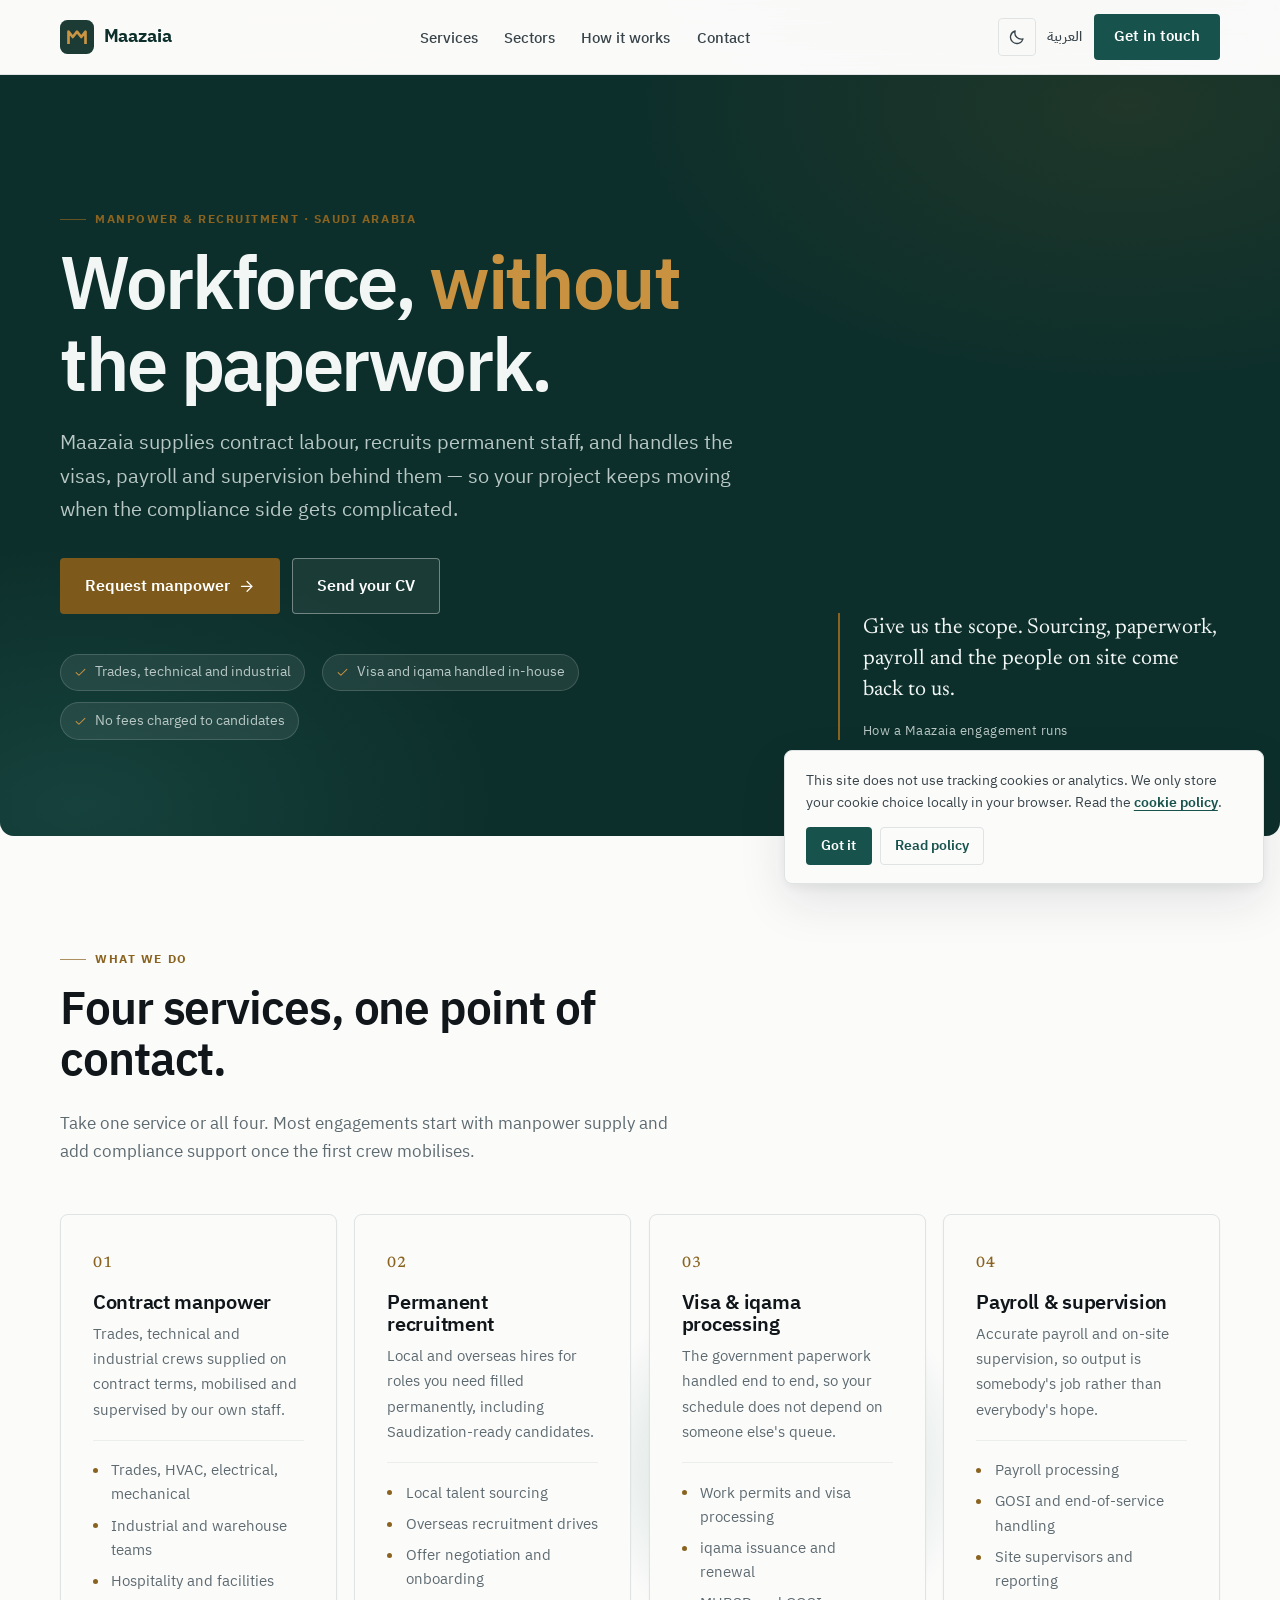
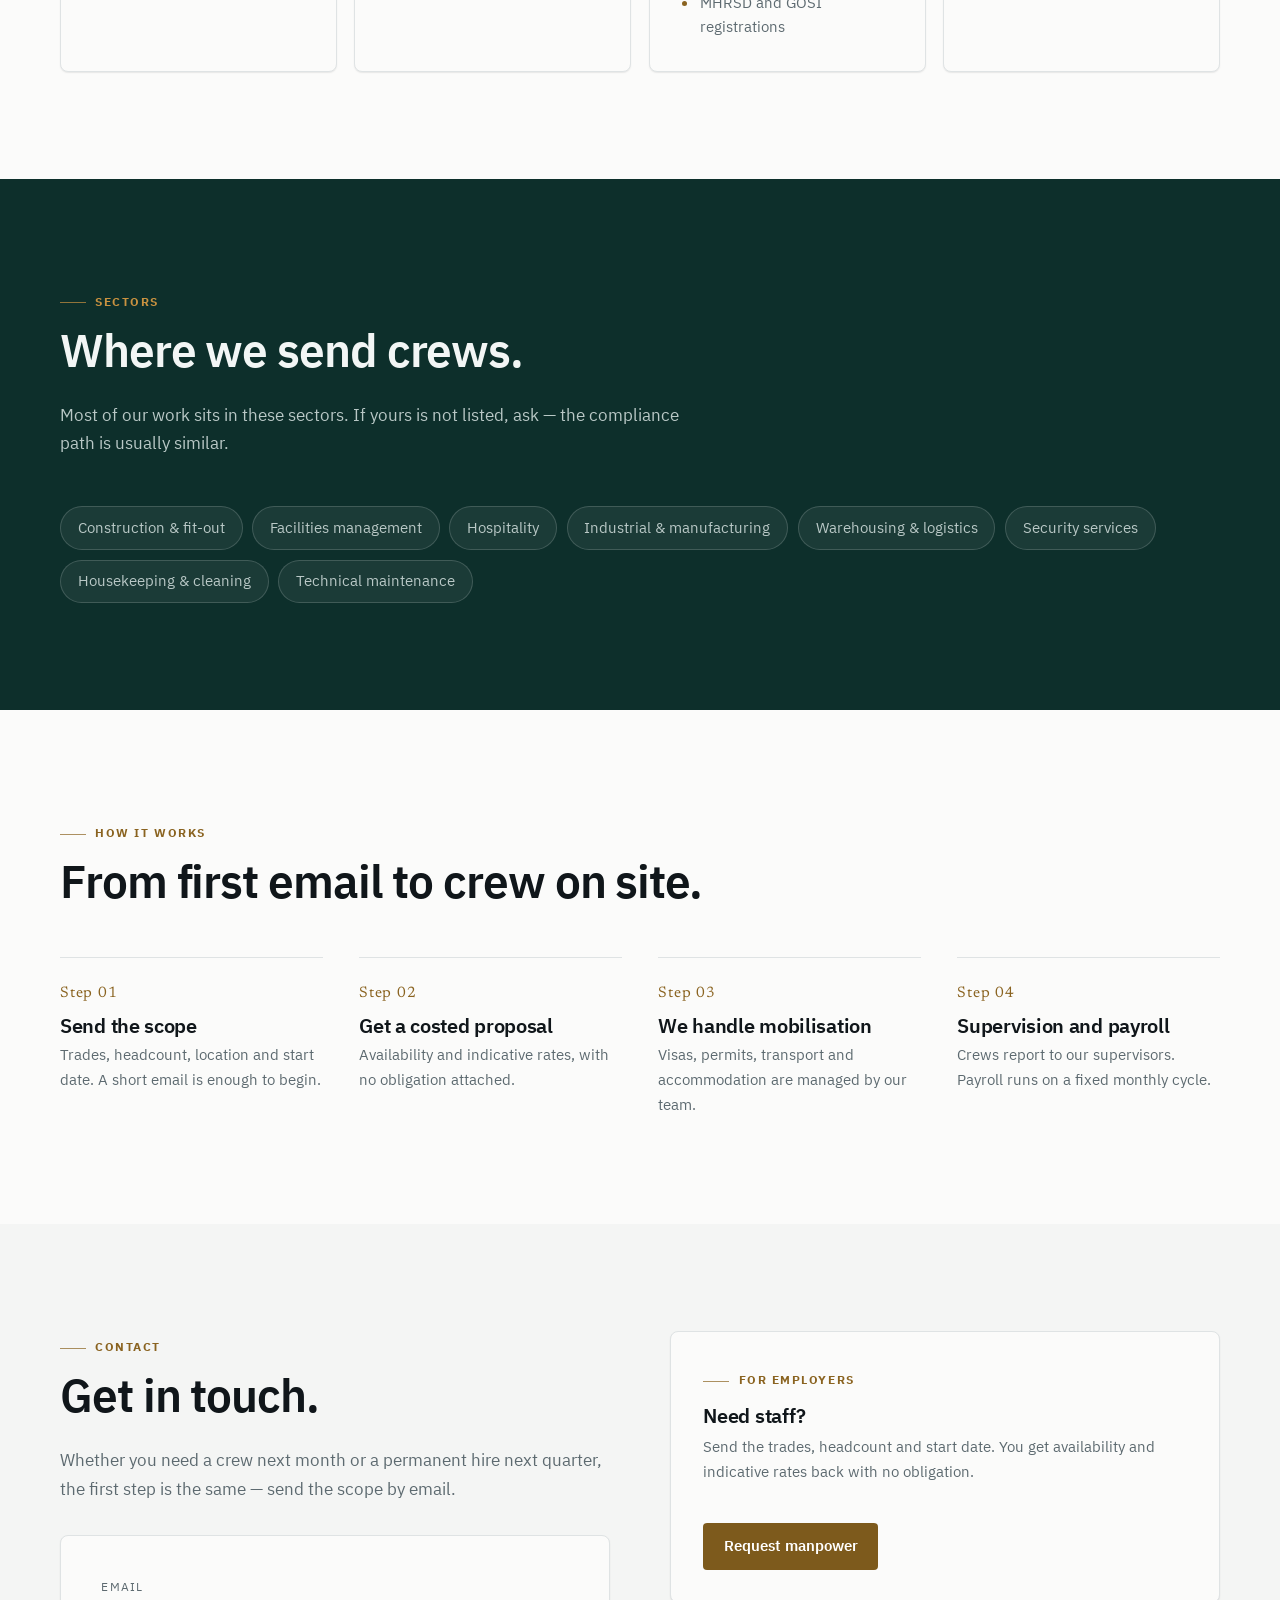
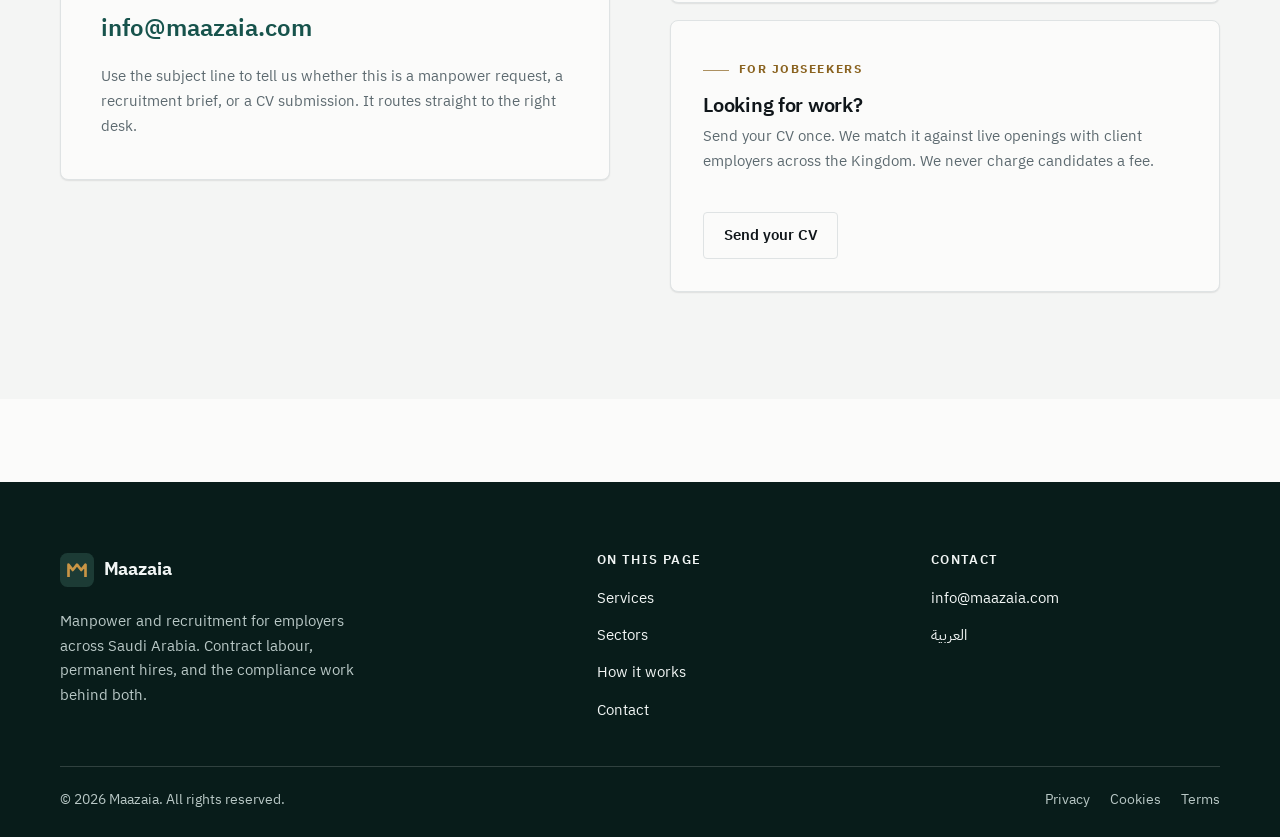
==== index.html @ d5e36f1d "feat: fix CSP console error, add Arabic legal pages, dark mode, animations Reported issues: - /ar/pr" ====
<!doctype html>
<html lang="en" dir="ltr">
<head>
<meta charset="utf-8">
<script>
/* Set theme before first paint to avoid a flash. Kept inline and tiny on
   purpose: an external file would load too late to help. */
(function(){try{var k='mz-theme',s=localStorage.getItem(k);
var t=(s==='dark'||s==='light')?s:(matchMedia('(prefers-color-scheme: dark)').matches?'dark':'light');
document.documentElement.setAttribute('data-theme',t);
document.documentElement.style.colorScheme=t;}catch(e){}})();
</script>
<meta name="viewport" content="width=device-width, initial-scale=1">
<title>Maazaia | Manpower &amp; Recruitment, Saudi Arabia</title>
<meta name="description" content="Maazaia supplies contract labour, recruits permanent staff, and handles visas, payroll and workforce supervision for employers across Saudi Arabia.">
<link rel="canonical" href="https://maazaia.com/">
<link rel="alternate" hreflang="en" href="https://maazaia.com/">
<link rel="alternate" hreflang="ar" href="https://maazaia.com/ar/">
<link rel="alternate" hreflang="x-default" href="https://maazaia.com/">
<meta name="robots" content="index, follow, max-image-preview:large, max-snippet:-1">
<meta name="theme-color" content="#0d2f2b">
<meta property="og:type" content="website">
<meta property="og:site_name" content="Maazaia">
<meta property="og:locale" content="en_US">
<meta property="og:locale:alternate" content="ar_SA">
<meta property="og:url" content="https://maazaia.com/">
<meta property="og:title" content="Maazaia | Manpower &amp; Recruitment, Saudi Arabia">
<meta property="og:description" content="Contract labour, permanent recruitment, and the compliance work that keeps both running.">
<meta property="og:image" content="https://maazaia.com/assets/img/og-image.png">
<meta property="og:image:width" content="1200">
<meta property="og:image:height" content="630">
<meta property="og:image:alt" content="Maazaia — manpower and recruitment for Saudi Arabia">
<meta name="twitter:card" content="summary_large_image">
<meta name="twitter:title" content="Maazaia | Manpower &amp; Recruitment, Saudi Arabia">
<meta name="twitter:description" content="Contract labour, permanent recruitment, and the compliance work that keeps both running.">
<meta name="twitter:image" content="https://maazaia.com/assets/img/og-image.png">
<link rel="icon" href="/assets/img/favicon.svg" type="image/svg+xml">
<link rel="apple-touch-icon" href="/assets/img/apple-touch-icon.svg">
<link rel="preconnect" href="https://fonts.googleapis.com">
<link rel="preconnect" href="https://fonts.gstatic.com" crossorigin>
<link rel="preload" as="style" href="https://fonts.googleapis.com/css2?family=IBM+Plex+Sans+Arabic:wght@300;400;500;600;700&family=Newsreader:ital,opsz,wght@1,6..72,300;1,6..72,500&display=swap">
<link rel="stylesheet" href="https://fonts.googleapis.com/css2?family=IBM+Plex+Sans+Arabic:wght@300;400;500;600;700&family=Newsreader:ital,opsz,wght@1,6..72,300;1,6..72,500&display=swap" media="print" onload="this.media='all';this.onload=null">
<noscript><link rel="stylesheet" href="https://fonts.googleapis.com/css2?family=IBM+Plex+Sans+Arabic:wght@300;400;500;600;700&family=Newsreader:ital,opsz,wght@1,6..72,300;1,6..72,500&display=swap"></noscript>
<link rel="stylesheet" href="/assets/css/styles.css">
<script type="application/ld+json">
{
  "@context": "https://schema.org",
  "@type": "EmploymentAgency",
  "name": "Maazaia",
  "alternateName": "مازايا",
  "url": "https://maazaia.com/",
  "logo": "https://maazaia.com/assets/img/logo-placeholder.svg",
  "image": "https://maazaia.com/assets/img/og-image.png",
  "description": "Maazaia supplies contract labour, recruits permanent staff, and handles visas, payroll and workforce supervision for employers across Saudi Arabia.",
  "email": "info@maazaia.com",
  "areaServed": { "@type": "Country", "name": "Saudi Arabia" },
  "knowsLanguage": ["ar", "en"],
  "hasOfferCatalog": {
    "@type": "OfferCatalog",
    "name": "Workforce services",
    "itemListElement": [
      { "@type": "Offer", "itemOffered": { "@type": "Service", "name": "Contract manpower supply" } },
      { "@type": "Offer", "itemOffered": { "@type": "Service", "name": "Permanent recruitment" } },
      { "@type": "Offer", "itemOffered": { "@type": "Service", "name": "Visa and iqama processing" } },
      { "@type": "Offer", "itemOffered": { "@type": "Service", "name": "Payroll and workforce supervision" } }
    ]
  }
}
</script>
</head>
<body>
<a class="skip" href="#main">Skip to content</a>

<header class="site-head">
  <div class="wrap site-head__in">
    <a class="brand" href="/" aria-label="Maazaia — home">
      <img class="brand__mark" src="/assets/img/logo-placeholder.svg" alt="" width="34" height="34">
      <span>Maazaia</span>
    </a>
    <nav class="nav" aria-label="Main">
      <ul class="nav__list">
        <li><a class="nav__link" href="#services">Services</a></li>
        <li><a class="nav__link" href="#sectors">Sectors</a></li>
        <li><a class="nav__link" href="#how">How it works</a></li>
        <li><a class="nav__link" href="#contact">Contact</a></li>
      </ul>
    </nav>
    <div class="head-actions">
      <button class="theme-btn" type="button" data-theme-toggle aria-pressed="false" aria-label="Toggle dark mode"><svg class="icon-moon" viewBox="0 0 24 24" fill="none" stroke="currentColor" stroke-width="1.8" stroke-linecap="round" stroke-linejoin="round" aria-hidden="true"><path d="M20 14.5A8.5 8.5 0 019.5 4a8.5 8.5 0 1010.5 10.5z"/></svg><svg class="icon-sun" viewBox="0 0 24 24" fill="none" stroke="currentColor" stroke-width="1.8" stroke-linecap="round" stroke-linejoin="round" aria-hidden="true"><circle cx="12" cy="12" r="4"/><path d="M12 2v2M12 20v2M4.9 4.9l1.4 1.4M17.7 17.7l1.4 1.4M2 12h2M20 12h2M4.9 19.1l1.4-1.4M17.7 6.3l1.4-1.4"/></svg></button><a class="lang" href="/ar/" hreflang="ar" lang="ar" aria-label="الموقع باللغة العربية">العربية</a>
      <a class="btn head-cta" href="#contact">Get in touch</a>
      <button class="burger" data-burger aria-expanded="false" aria-controls="drawer" aria-label="Open menu">
        <svg width="22" height="22" viewBox="0 0 24 24" fill="none" stroke="currentColor" stroke-width="1.8" stroke-linecap="round" aria-hidden="true"><path d="M4 7h16M4 12h16M4 17h16"/></svg>
      </button>
    </div>
  </div>
</header>

<div class="drawer" id="drawer" data-open="false">
  <div class="wrap">
    <div class="drawer__top">
      <a class="brand" href="/" data-drawer-close><img class="brand__mark" src="/assets/img/logo-placeholder.svg" alt="" width="34" height="34"><span>Maazaia</span></a>
      <button class="burger" data-burger aria-label="Close menu" style="display:block">
        <svg width="22" height="22" viewBox="0 0 24 24" fill="none" stroke="currentColor" stroke-width="1.8" stroke-linecap="round" aria-hidden="true"><path d="M6 6l12 12M18 6L6 18"/></svg>
      </button>
    </div>
    <nav class="drawer__list" aria-label="Mobile">
      <a href="#services" data-drawer-close>Services</a>
      <a href="#sectors" data-drawer-close>Sectors</a>
      <a href="#how" data-drawer-close>How it works</a>
      <a href="#contact" data-drawer-close>Contact</a>
      <a href="/ar/" lang="ar" data-drawer-close>العربية</a>
    </nav>
  </div>
</div>

<main id="main"><div class="ambient" aria-hidden="true"><span class="ambient__blob ambient__blob--1"></span><span class="ambient__blob ambient__blob--2"></span><span class="ambient__blob ambient__blob--3"></span></div>
<section class="hero">
    <div class="wrap hero__grid">
      <div class="hero__copy">
        <span class="eyebrow">Manpower &amp; recruitment · Saudi Arabia</span>
        <h1>Workforce, <em>without</em> the paperwork.</h1>
        <p class="hero__sub">Maazaia supplies contract labour, recruits permanent staff, and handles the visas, payroll and supervision behind them — so your project keeps moving when the compliance side gets complicated.</p>
        <div class="btns">
          <a class="btn btn--accent btn--lg" href="mailto:info@maazaia.com?subject=Manpower%20enquiry">
            Request manpower
            <svg class="i" viewBox="0 0 24 24" fill="none" stroke="currentColor" stroke-width="1.8" stroke-linecap="round" stroke-linejoin="round" aria-hidden="true"><path d="M5 12h14M13 5l7 7-7 7"/></svg>
          </a>
          <a class="btn btn--ondark btn--lg" href="#contact">Send your CV</a>
        </div>
        <ul class="trust">
          <li class="trust__item"><svg viewBox="0 0 24 24" fill="none" stroke="currentColor" stroke-width="1.9" stroke-linecap="round" stroke-linejoin="round" aria-hidden="true"><path d="M20 6L9 17l-5-5"/></svg>Trades, technical and industrial</li>
          <li class="trust__item"><svg viewBox="0 0 24 24" fill="none" stroke="currentColor" stroke-width="1.9" stroke-linecap="round" stroke-linejoin="round" aria-hidden="true"><path d="M20 6L9 17l-5-5"/></svg>Visa and iqama handled in-house</li>
          <li class="trust__item"><svg viewBox="0 0 24 24" fill="none" stroke="currentColor" stroke-width="1.9" stroke-linecap="round" stroke-linejoin="round" aria-hidden="true"><path d="M20 6L9 17l-5-5"/></svg>No fees charged to candidates</li>
        </ul>
      </div>
      <div>
        <blockquote class="hero__quote">
          Give us the scope. Sourcing, paperwork, payroll and the people on site come back to us.
          <cite>How a Maazaia engagement runs</cite>
        </blockquote>
      </div>
    </div>
  </section>

  <section class="section" id="services">
    <div class="wrap">
      <div class="head">
        <span class="eyebrow">What we do</span>
        <h2>Four services, one point of contact.</h2>
        <p class="lead">Take one service or all four. Most engagements start with manpower supply and add compliance support once the first crew mobilises.</p>
      </div>
      <div class="cards">
        <article class="card rv">
          <span class="card__n">01</span>
          <h3>Contract manpower</h3>
          <p>Trades, technical and industrial crews supplied on contract terms, mobilised and supervised by our own staff.</p>
          <ul class="card__list">
            <li>Trades, HVAC, electrical, mechanical</li>
            <li>Industrial and warehouse teams</li>
            <li>Hospitality and facilities</li>
          </ul>
        </article>
        <article class="card rv" data-delay="80">
          <span class="card__n">02</span>
          <h3>Permanent recruitment</h3>
          <p>Local and overseas hires for roles you need filled permanently, including Saudization-ready candidates.</p>
          <ul class="card__list">
            <li>Local talent sourcing</li>
            <li>Overseas recruitment drives</li>
            <li>Offer negotiation and onboarding</li>
          </ul>
        </article>
        <article class="card rv" data-delay="160">
          <span class="card__n">03</span>
          <h3>Visa &amp; iqama processing</h3>
          <p>The government paperwork handled end to end, so your schedule does not depend on someone else's queue.</p>
          <ul class="card__list">
            <li>Work permits and visa processing</li>
            <li>iqama issuance and renewal</li>
            <li>MHRSD and GOSI registrations</li>
          </ul>
        </article>
        <article class="card rv" data-delay="240">
          <span class="card__n">04</span>
          <h3>Payroll &amp; supervision</h3>
          <p>Accurate payroll and on-site supervision, so output is somebody's job rather than everybody's hope.</p>
          <ul class="card__list">
            <li>Payroll processing</li>
            <li>GOSI and end-of-service handling</li>
            <li>Site supervisors and reporting</li>
          </ul>
        </article>
      </div>
    </div>
  </section>

  <section class="section band--ink" id="sectors">
    <div class="wrap">
      <div class="head">
        <span class="eyebrow">Sectors</span>
        <h2>Where we send crews.</h2>
        <p class="lead">Most of our work sits in these sectors. If yours is not listed, ask — the compliance path is usually similar.</p>
      </div>
      <ul class="sectors">
        <li class="pill rv">Construction &amp; fit-out</li>
        <li class="pill rv" data-delay="60">Facilities management</li>
        <li class="pill rv" data-delay="120">Hospitality</li>
        <li class="pill rv" data-delay="60">Industrial &amp; manufacturing</li>
        <li class="pill rv" data-delay="120">Warehousing &amp; logistics</li>
        <li class="pill rv">Security services</li>
        <li class="pill rv" data-delay="60">Housekeeping &amp; cleaning</li>
        <li class="pill rv" data-delay="120">Technical maintenance</li>
      </ul>
    </div>
  </section>
<section class="section" id="how">
    <div class="wrap">
      <div class="head">
        <span class="eyebrow">How it works</span>
        <h2>From first email to crew on site.</h2>
      </div>
      <div class="process">
        <div class="step rv">
          <span class="step__n">Step 01</span>
          <h3>Send the scope</h3>
          <p>Trades, headcount, location and start date. A short email is enough to begin.</p>
        </div>
        <div class="step rv" data-delay="80">
          <span class="step__n">Step 02</span>
          <h3>Get a costed proposal</h3>
          <p>Availability and indicative rates, with no obligation attached.</p>
        </div>
        <div class="step rv" data-delay="160">
          <span class="step__n">Step 03</span>
          <h3>We handle mobilisation</h3>
          <p>Visas, permits, transport and accommodation are managed by our team.</p>
        </div>
        <div class="step rv" data-delay="240">
          <span class="step__n">Step 04</span>
          <h3>Supervision and payroll</h3>
          <p>Crews report to our supervisors. Payroll runs on a fixed monthly cycle.</p>
        </div>
      </div>
    </div>
  </section>

  <section class="section band" id="contact">
    <div class="wrap contact-wrap">
      <div class="rv">
        <span class="eyebrow">Contact</span>
        <h2>Get in touch.</h2>
        <p class="lead">Whether you need a crew next month or a permanent hire next quarter, the first step is the same — send the scope by email.</p>
        <div class="email-panel" style="margin-top:2rem">
          <span class="email-panel__label">Email</span>
          <a href="mailto:info@maazaia.com">info@maazaia.com</a>
          <p>Use the subject line to tell us whether this is a manpower request, a recruitment brief, or a CV submission. It routes straight to the right desk.</p>
        </div>
      </div>
      <div class="audience rv" data-delay="120">
        <div class="audience__col">
          <span class="eyebrow">For employers</span>
          <h3>Need staff?</h3>
          <p>Send the trades, headcount and start date. You get availability and indicative rates back with no obligation.</p>
          <a class="btn btn--accent" style="margin-top:1.4rem" href="mailto:info@maazaia.com?subject=Manpower%20enquiry">Request manpower</a>
        </div>
        <div class="audience__col">
          <span class="eyebrow">For jobseekers</span>
          <h3>Looking for work?</h3>
          <p>Send your CV once. We match it against live openings with client employers across the Kingdom. We never charge candidates a fee.</p>
          <a class="btn btn--ghost" style="margin-top:1.4rem" href="mailto:info@maazaia.com?subject=CV%20submission">Send your CV</a>
        </div>
      </div>
    </div>
  </section>
<!--BODY3-->
</main>
<footer class="site-foot">
  <div class="wrap">
    <div class="foot__cols">
      <div class="foot__brand">
        <a class="brand" href="/" style="color:#f2f6f5">
          <img class="brand__mark" src="/assets/img/logo-placeholder.svg" alt="" width="34" height="34">
          <span>Maazaia</span>
        </a>
        <p>Manpower and recruitment for employers across Saudi Arabia. Contract labour, permanent hires, and the compliance work behind both.</p>
      </div>
      <div>
        <h2 class="foot__h">On this page</h2>
        <ul class="foot__list">
          <li><a href="#services">Services</a></li>
          <li><a href="#sectors">Sectors</a></li>
          <li><a href="#how">How it works</a></li>
          <li><a href="#contact">Contact</a></li>
        </ul>
      </div>
      <div>
        <h2 class="foot__h">Contact</h2>
        <ul class="foot__list">
          <li><a href="mailto:info@maazaia.com">info@maazaia.com</a></li>
          <li><a href="/ar/" lang="ar">العربية</a></li>
        </ul>
      </div>
    </div>
    <div class="foot__bar">
      <span>© 2026 Maazaia. All rights reserved.</span>
      <nav aria-label="Legal">
        <a href="/privacy">Privacy</a>
        <a href="/cookies">Cookies</a>
        <a href="/terms">Terms</a>
      </nav>
    </div>
  </div>
</footer>

<!-- Cookie notice. The site sets no tracking cookies today, so this is
     informational rather than a consent gate. See /cookies for details. -->
<aside class="cookie" data-cookie-notice data-show="false" role="dialog" aria-live="polite" aria-label="Cookie notice">
  <p>
    This site does not use tracking cookies or analytics. We only store your
    cookie choice locally in your browser. Read the
    <a href="/cookies">cookie policy</a>.
  </p>
  <div class="cookie__actions">
    <button class="btn" type="button" data-cookie-choice="essential">Got it</button>
    <a class="btn btn--ghost" href="/cookies">Read policy</a>
  </div>
</aside>

<script src="/assets/js/main.js" defer></script>
</body>
</html>
---- assets/css/styles.css ----
/* ============================================================
   Maazaia — design system
   Tokens first, then primitives, then components.
   Dark sections re-declare their own text colours, so light text
   can never land on a light background in either RTL direction.
   ============================================================ */

:root {
  --paper:      #fbfbfa;
  --surface:    #f4f5f4;
  --ink:        #10161a;
  --ink-soft:   #38444a;
  --muted:      #5d6a70;
  --line:       #dfe3e4;
  --line-soft:  #eceeee;
  --brand:      #17534c;
  --brand-deep: #0d2f2b;
  --brand-ink:  #081c1a;
  /* Accent — muted brass. --accent is the text-safe shade on light
     surfaces (>= 4.5:1 on --paper); --accent-lift is for dark only. */
  --accent:      #8a6320;
  --accent-lift: #c99240;
  /* On-dark pairs, all >= 4.5:1 against --brand-deep */
  --on-dark:      #f2f6f5;
  --on-dark-soft: #b9c8c6;
  --on-dark-line: rgba(255,255,255,.16);
  --sans:  "IBM Plex Sans Arabic", var(--font-fallback);
  --serif: "Newsreader", Georgia, "Times New Roman", serif;
  --r-sm: 4px;
  --r-md: 8px;
  --r-lg: 14px;
  --r-pill: 999px;
  --sh-sm: 0 1px 2px rgba(16,22,26,.05), 0 1px 1px rgba(16,22,26,.04);
  --sh-md: 0 4px 16px rgba(16,22,26,.06), 0 1px 3px rgba(16,22,26,.05);
  --sh-lg: 0 18px 48px rgba(8,28,26,.10), 0 4px 12px rgba(8,28,26,.06);
  --ease: cubic-bezier(.22,.61,.36,1);
  --wrap: 1160px;
}

*, *::before, *::after { box-sizing: border-box; }
html { -webkit-text-size-adjust: 100%; scroll-behavior: smooth; scroll-padding-top: 92px; }
body {
  margin: 0; background: var(--paper); color: var(--ink);
  font-family: var(--sans);
  font-size: clamp(1rem, .96rem + .18vw, 1.075rem);
  line-height: 1.65; -webkit-font-smoothing: antialiased; overflow-x: hidden;
}
img, svg { max-width: 100%; display: block; }
a { color: inherit; text-underline-offset: .2em; }
h1, h2, h3, h4 { line-height: 1.12; margin: 0 0 .5em; font-weight: 600; letter-spacing: -.015em; }
h1 { font-size: clamp(2.35rem, 1.35rem + 4.4vw, 4.6rem); letter-spacing: -.032em; }
h2 { font-size: clamp(1.7rem, 1.2rem + 2.1vw, 2.85rem); letter-spacing: -.024em; }
h3 { font-size: clamp(1.06rem, 1rem + .35vw, 1.24rem); }
p { margin: 0 0 1.05em; }
:focus-visible { outline: 2px solid var(--accent); outline-offset: 3px; border-radius: 2px; }
.wrap { width: min(var(--wrap), calc(100% - 2.75rem)); margin-inline: auto; }
.skip { position: absolute; inset-inline-start: 1rem; top: -100px; z-index: 100; padding: .7rem 1.1rem; background: var(--accent); color: #fff; border-radius: var(--r-sm); font-weight: 600; text-decoration: none; transition: top .2s var(--ease); }
.skip:focus { top: 1rem; }

/* Subtle page texture so large flat areas do not read as synthetic */
body::before {
  content: ""; position: fixed; inset: 0; z-index: 0; pointer-events: none;
  background:
    radial-gradient(1100px 620px at 78% -8%, color-mix(in oklab, var(--brand) 7%, transparent), transparent 62%),
    radial-gradient(820px 520px at 4% 4%, color-mix(in oklab, var(--accent) 5%, transparent), transparent 58%);
}
body > * { position: relative; z-index: 1; }

.site-head {
  position: sticky; top: 0; z-index: 50;
  background: color-mix(in oklab, var(--paper) 86%, transparent);
  backdrop-filter: saturate(180%) blur(14px);
  -webkit-backdrop-filter: saturate(180%) blur(14px);
  border-bottom: 1px solid var(--line);
}
.site-head__in { min-height: 74px; display: flex; align-items: center; gap: 1.6rem; }
.site-head.is-stuck { box-shadow: 0 1px 0 var(--line), 0 10px 30px rgba(16,22,26,.05); }
.brand { display: inline-flex; align-items: center; gap: .6rem; color: var(--brand-deep); font-weight: 650; font-size: 1.12rem; letter-spacing: -.01em; text-decoration: none; flex: none; }
/* The header sits on --paper, which in dark mode is near-black. The brand
   mark text uses --brand-deep, which is *also* near-black there, so it has
   to be re-pointed at the ink token for the theme to work. */
:root[data-theme="dark"] .site-head .brand { color: var(--ink); }

/* On dark surfaces --brand-deep resolves to a near-black that is invisible
   against a dark page. Only text links need remapping; buttons keep their
   own colours, which are set explicitly. */
.band--ink .foot__list a, .dark .foot__list a, .site-foot .foot__list a,
.band--ink .brand, .dark .brand, .site-foot .brand { color: var(--on-dark); }
.brand__mark { width: 34px; height: 34px; }
.nav { margin-inline: auto; }
.nav__list { display: flex; gap: 1.65rem; list-style: none; padding: 0; margin: 0; }
.nav__link { text-decoration: none; font-size: .93rem; color: var(--ink-soft); font-weight: 500; position: relative; padding-block: .35rem; transition: color .18s var(--ease); }
.nav__link::after { content: ""; position: absolute; inset-inline: 0; bottom: 0; height: 1.5px; background: var(--accent); transform: scaleX(0); transform-origin: inline-start; transition: transform .24s var(--ease); }
.nav__link:hover { color: var(--brand); }
.nav__link:hover::after { transform: scaleX(1); }
.head-actions { display: flex; align-items: center; gap: .7rem; flex: none; }
.lang { font-size: .88rem; color: var(--ink-soft); text-decoration: none; font-weight: 500; }
.lang:hover { color: var(--brand); }
.burger { display: none; border: 0; background: none; padding: .5rem; color: inherit; cursor: pointer; border-radius: var(--r-sm); }

.btns { display: flex; align-items: center; gap: .75rem; flex-wrap: wrap; }
.btn {
  display: inline-flex; align-items: center; justify-content: center; gap: .5rem;
  min-height: 44px; padding: .62rem 1.2rem;
  border: 1px solid transparent; border-radius: var(--r-sm);
  background: var(--brand); color: #fff;
  font: inherit; font-weight: 600; font-size: .95rem; text-decoration: none; cursor: pointer;
  transition: background .18s var(--ease), transform .18s var(--ease), box-shadow .18s var(--ease);
}
.btn:hover { background: var(--brand-deep); transform: translateY(-1px); box-shadow: var(--sh-md); }
.btn:active { transform: translateY(0) scale(.985); }
/* --brand doubles as a link colour on light surfaces, but as a button
   fill it needs the dedicated token so the white label stays legible. */
.btn { background: var(--brand-fill, var(--brand)); }
.btn:hover { background: var(--brand-deep); }
.btn:active { transform: translateY(0); }
/* Darker brass so the white label clears 4.5:1 */
.btn--accent { background: #7d5a1c; color: #fff; }
.btn--accent:hover { background: #6b4c17; }
/* Ghost button on a dark surface — light label, light border.
   Without this the label inherits the dark ink colour and is unreadable. */
.btn--ondark { background: rgba(255,255,255,.06); border-color: rgba(255,255,255,.38); color: #fff; }
.btn--ondark:hover { background: rgba(255,255,255,.14); border-color: rgba(255,255,255,.6); }
.btn--ghost { background: transparent; border-color: var(--line); color: var(--ink); }
.btn--ghost:hover { background: var(--surface); border-color: var(--muted); }
.btn--lg { padding: .85rem 1.5rem; font-size: 1rem; }
.i { width: 1.05em; height: 1.05em; flex: none; }
/* ---------- sections ---------- */
main { position: relative; }
/* Sections sit above the ambient layer. */
main > section { position: relative; z-index: 1; }

.section { padding-block: clamp(3.75rem, 2.2rem + 5.6vw, 7rem); }
.band { background: var(--surface); }
/* Dark band re-declares its own palette so light text can never
   fall onto a light background. */
.band--ink, .dark {
  background: var(--brand-deep);
  color: var(--on-dark);
  --ink: var(--on-dark);
  --ink-soft: var(--on-dark-soft);
  --muted: var(--on-dark-soft);
  --line: var(--on-dark-line);
  --line-soft: var(--on-dark-line);
  --paper: var(--brand-deep);
  --surface: var(--brand-deep);
  --accent: var(--accent-lift);
}
.eyebrow {
  display: inline-block; color: var(--accent); font-size: .74rem; font-weight: 650;
  letter-spacing: .13em; text-transform: uppercase; margin-bottom: .9rem;
}
.eyebrow::before { content: ""; display: inline-block; width: 1.6rem; height: 1px; background: currentColor; vertical-align: middle; margin-inline-end: .6rem; opacity: .7; }
.lead { font-size: 1.09rem; color: var(--muted); max-width: 62ch; }
.prose { max-width: 66ch; color: var(--ink-soft); }
.prose p:last-child { margin-bottom: 0; }
.head { max-width: 68ch; margin-bottom: clamp(2rem, 1.4rem + 2vw, 3rem); }

/* ---------- hero ---------- */
.hero {
  position: relative; overflow: hidden;
  background: var(--brand-deep); color: var(--on-dark);
  padding-block: clamp(4rem, 2.4rem + 7vw, 8.5rem) clamp(3.5rem, 2rem + 5vw, 6rem);
  border-radius: 0 0 var(--r-lg) var(--r-lg);
}
.hero::before {
  content: ""; position: absolute; inset: 0; pointer-events: none;
  background:
    radial-gradient(820px 460px at 88% 4%, color-mix(in oklab, var(--accent) 15%, transparent), transparent 60%),
    radial-gradient(680px 420px at 6% 96%, color-mix(in oklab, #2b6d64 30%, transparent), transparent 62%);
}
.hero::after {
  content: ""; position: absolute; inset: 0; opacity: .5; pointer-events: none;
  background-image: radial-gradient(rgba(242,246,245,.22) .6px, transparent .6px);
  background-size: 22px 22px;
  mask-image: linear-gradient(to bottom, rgba(0,0,0,.5), transparent 72%);
  -webkit-mask-image: linear-gradient(to bottom, rgba(0,0,0,.5), transparent 72%);
}
.hero > * { position: relative; z-index: 1; }
.hero__grid { display: grid; grid-template-columns: minmax(0, 1.5fr) minmax(0, .8fr); gap: clamp(2.5rem, 1.5rem + 3vw, 4.5rem); align-items: end; }
.hero h1 { margin-bottom: 1.1rem; max-width: 20ch; }
/* Reserve the height the hero copy will occupy once the webfont has
   loaded. Without this the Arabic font swap reflows the paragraph and
   produces a measurable layout shift on first paint. The reserve is on
   the grid itself, not a column, because the shift originates in
   whichever column the browser re-lays out first. */
.hero__grid { display: grid; grid-template-columns: minmax(0, 1.5fr) minmax(0, .8fr); gap: clamp(2.5rem, 1.5rem + 3vw, 4.5rem); align-items: end; }
.hero h1 em { font-style: normal; color: var(--accent-lift); }
.hero__sub { max-width: 58ch; color: var(--on-dark-soft); font-size: clamp(1.06rem, 1rem + .45vw, 1.26rem); margin-bottom: 2rem; }
.hero__quote {
  margin: 0; padding-inline-start: 1.4rem;
  border-inline-start: 2px solid var(--accent);
  font-family: var(--serif); font-size: clamp(1.12rem, 1rem + .6vw, 1.35rem);
  color: var(--on-dark); line-height: 1.45;
}
.hero__quote cite { display: block; margin-top: .9rem; font-family: var(--sans); font-style: normal; font-size: .82rem; color: var(--on-dark-soft); letter-spacing: .04em; }

.trust { display: flex; flex-wrap: wrap; gap: .7rem 1.1rem; list-style: none; margin: 2.5rem 0 0; padding: 0; }
.trust__item {
  display: inline-flex; align-items: center; gap: .5rem;
  padding: .4rem .8rem; border-radius: var(--r-pill);
  background: rgba(255,255,255,.08);
  border: 1px solid rgba(255,255,255,.15);
  color: var(--on-dark-soft); font-size: .86rem;
}
.trust__item svg { width: .95em; height: .95em; color: var(--accent-lift); flex: none; }

/* ---------- service cards ---------- */
.cards { display: grid; grid-template-columns: repeat(auto-fit, minmax(258px, 1fr)); gap: 1.1rem; }
.card {
  position: relative; padding: clamp(1.6rem, 1.2rem + 1vw, 2.1rem);
  background: var(--paper); border: 1px solid var(--line); border-radius: var(--r-md);
  box-shadow: var(--sh-sm);
  transition: transform .24s var(--ease), box-shadow .24s var(--ease), border-color .24s var(--ease);
}
.card:hover { transform: translateY(-3px); box-shadow: var(--sh-md); border-color: color-mix(in oklab, var(--brand) 26%, var(--line)); }
.card__n { display: inline-block; margin-bottom: .9rem; font-family: var(--serif); font-size: .95rem; font-weight: 500; color: var(--accent); letter-spacing: .06em; }
.card h3 { margin-bottom: .5rem; }
.card p { color: var(--muted); font-size: .96rem; margin-bottom: 0; }
.card__list { list-style: none; margin: 1.1rem 0 0; padding: 1.1rem 0 0; display: grid; gap: .45rem; border-top: 1px solid var(--line-soft); }
.card__list li { position: relative; padding-inline-start: 1.15rem; color: var(--muted); font-size: .91rem; }
.card__list li::before { content: ""; position: absolute; inset-inline-start: 0; top: .68em; width: 5px; height: 5px; border-radius: 50%; background: var(--accent); }

/* ---------- sector pills ---------- */
.sectors { display: flex; flex-wrap: wrap; gap: .6rem; list-style: none; margin: 0; padding: 0; }
.pill {
  padding: .55rem 1.05rem; border-radius: var(--r-pill);
  border: 1px solid var(--line); background: var(--paper);
  color: var(--ink-soft); font-size: .92rem;
  transition: border-color .2s var(--ease), color .2s var(--ease);
}
.pill:hover { border-color: var(--brand); color: var(--brand); }
.dark .pill, .band--ink .pill { background: rgba(255,255,255,.06); border-color: var(--on-dark-line); color: var(--on-dark-soft); }
.dark .pill:hover, .band--ink .pill:hover { border-color: var(--accent-lift); color: var(--on-dark); }
/* ---------- process ---------- */
.process { display: grid; grid-template-columns: repeat(auto-fit, minmax(220px, 1fr)); gap: clamp(1.5rem, 1rem + 1.6vw, 2.5rem); }
.step { position: relative; padding-top: 1.4rem; border-top: 1px solid var(--line); }
.dark .step, .band--ink .step { border-top-color: var(--on-dark-line); }
.step__n { display: block; font-family: var(--serif); font-size: .95rem; color: var(--accent); margin-bottom: .6rem; letter-spacing: .05em; }
.step h3 { margin-bottom: .35rem; }
.step p { color: var(--muted); font-size: .94rem; margin: 0; }

/* ---------- contact ---------- */
.contact-wrap { display: grid; grid-template-columns: minmax(0, 1fr) minmax(0, 1fr); gap: clamp(2rem, 1.4rem + 3vw, 4rem); align-items: start; }
.email-panel {
  padding: clamp(1.8rem, 1.4rem + 1.4vw, 2.6rem);
  background: var(--paper); border: 1px solid var(--line); border-radius: var(--r-md);
  box-shadow: var(--sh-sm);
}
.email-panel__label { display: block; font-size: .78rem; letter-spacing: .1em; text-transform: uppercase; color: var(--muted); margin-bottom: .7rem; }
.email-panel a { font-size: clamp(1.1rem, 1rem + .8vw, 1.5rem); font-weight: 600; color: var(--brand); text-decoration: none; word-break: break-word; }
.email-panel a:hover { text-decoration: underline; }
.email-panel p { color: var(--muted); font-size: .94rem; margin: 1rem 0 0; }

.audience { display: grid; gap: 1.1rem; }
.audience__col { padding: clamp(1.5rem, 1.2rem + 1vw, 2rem); background: var(--paper); border: 1px solid var(--line); border-radius: var(--r-md); box-shadow: var(--sh-sm); }
.audience__col h3 { margin-bottom: .45rem; }
.audience__col p { color: var(--muted); font-size: .95rem; }

/* ---------- footer ---------- */
.site-foot { background: var(--brand-ink); color: var(--on-dark); padding-block: clamp(2.75rem, 2rem + 3vw, 4.5rem) 1.6rem; margin-top: clamp(3rem, 2rem + 4vw, 6rem); }
.foot__cols { display: grid; grid-template-columns: 1.7fr repeat(2, 1fr); gap: clamp(1.75rem, 1.2rem + 2vw, 3.5rem); }
.foot__brand p { color: var(--on-dark-soft); font-size: .93rem; max-width: 34ch; margin: .9rem 0 0; }
.foot__h { font-size: .8rem; letter-spacing: .11em; text-transform: uppercase; color: var(--on-dark); margin-bottom: 1rem; }
.foot__list { list-style: none; padding: 0; margin: 0; display: grid; gap: .55rem; }
.foot__list a, .foot__list span { color: var(--on-dark-soft); text-decoration: none; font-size: .93rem; }
.foot__list a:hover { color: var(--accent-lift); text-decoration: underline; }
.foot__bar { display: flex; justify-content: space-between; gap: 1rem; flex-wrap: wrap; border-top: 1px solid var(--on-dark-line); margin-top: clamp(2rem, 1.5rem + 1.5vw, 3rem); padding-top: 1.35rem; font-size: .85rem; color: var(--on-dark-soft); }
.foot__bar nav { display: flex; gap: 1.25rem; flex-wrap: wrap; }
.foot__bar a { color: var(--on-dark-soft); text-decoration: none; }
.foot__bar a:hover { color: var(--accent-lift); }

/* ---------- mobile drawer ---------- */
.drawer { display: none; }
.drawer__top { display: flex; align-items: center; justify-content: space-between; min-height: 74px; border-bottom: 1px solid var(--line); }
.drawer__list { display: grid; gap: .2rem; padding-top: 1.25rem; }
.drawer__list a { display: flex; align-items: center; justify-content: space-between; padding: .95rem .25rem; font-size: 1.1rem; font-weight: 500; text-decoration: none; border-bottom: 1px solid var(--line-soft); color: var(--ink); }
.drawer__list a:hover { color: var(--brand); }
/* ---------- legal / prose pages ---------- */
.prose-page { max-width: 72ch; }
.prose-page h2 { margin-top: 2.75rem; font-size: clamp(1.3rem, 1.15rem + .6vw, 1.65rem); scroll-margin-top: 96px; }
.prose-page h3 { margin-top: 1.75rem; font-size: 1.08rem; }
.prose-page ul, .prose-page ol { padding-inline-start: 1.3rem; color: var(--ink-soft); }
.prose-page li { margin-bottom: .5rem; }
.prose-page table { width: 100%; border-collapse: collapse; font-size: .93rem; }
.prose-page th, .prose-page td { text-align: start; padding: .7rem .6rem; border-bottom: 1px solid var(--line); vertical-align: top; }
.prose-page th { font-weight: 600; color: var(--ink); }

/* ---------- cookie notice ---------- */
.cookie {
  position: fixed; z-index: 90;
  inset-inline: 1rem; bottom: 1rem;
  max-width: 30rem; margin-inline-start: auto;
  padding: 1.15rem 1.3rem;
  background: var(--paper); border: 1px solid var(--line); border-radius: var(--r-md);
  box-shadow: var(--sh-lg);
  font-size: .9rem; line-height: 1.55;
  opacity: 0; transform: translateY(12px); pointer-events: none;
  transition: opacity .3s var(--ease), transform .3s var(--ease);
}
.cookie[data-show="true"] { opacity: 1; transform: translateY(0); pointer-events: auto; }
.cookie p { margin: 0 0 .8rem; color: var(--ink-soft); }
.cookie a { color: var(--brand); font-weight: 600; }
.cookie__actions { display: flex; gap: .5rem; flex-wrap: wrap; }
.cookie__actions .btn { min-height: 38px; padding: .45rem .9rem; font-size: .87rem; }

/* ---------- web font loading ----------
   Arabic webfonts reflow noticeably when they swap in, which cost ~0.07
   CLS in the hero. Two mitigations:

   1. A metric-adjusted fallback, so the pre-swap text is already close
      to the webfont's metrics.
   2. The font files are preloaded, so the swap happens as early as
      possible — see the <link rel="preload"> in each page's <head>.

   Values are deliberately conservative: an over-scaled fallback shifts
   text further than the swap it was meant to prevent. */
@font-face {
  font-family: "Plex Fallback";
  src: local("Segoe UI"), local("Tahoma"), local("Arial");
  size-adjust: 100%;
  ascent-override: 90%;
  descent-override: 22%;
  line-gap-override: 0%;
}
:root { --font-fallback: "Plex Fallback", "Segoe UI", system-ui, sans-serif; }

/* ---------- theme: dark mode ----------
   Applied via [data-theme] on <html>, set by an inline script before
   paint to avoid a flash. Follows the OS preference by default. */
:root[data-theme="dark"] {
  --paper:      #0c1113;
  --surface:    #121a1d;
  --ink:        #e8edec;
  --ink-soft:   #b3c0be;
  --muted:      #8d9c9a;
  --line:       #23302f;
  --line-soft:  #1a2423;
  /* A lighter teal reads as text on the dark surface, but white-on-teal
     only reaches 3.3:1, so the button fill needs its own deeper token. */
  --brand:      #6fc3b3;
  --brand-fill: #17534c;
  --brand-deep: #0a1715;
  --brand-ink:  #060f0e;
  --accent:     #d9a24e;
  --accent-lift:#e0b469;
  --accent-tint:#1d1913;
  --on-dark:      #eef4f2;
  --on-dark-soft: #a9bcb9;
  --on-dark-line: rgba(255,255,255,.14);
  --sh-sm: 0 1px 2px rgba(0,0,0,.4);
  --sh-md: 0 4px 16px rgba(0,0,0,.45);
  --sh-lg: 0 18px 48px rgba(0,0,0,.55);
}
/* Components that hard-code light values need overriding in dark. */
:root[data-theme="dark"] .btn--ondark { background: rgba(255,255,255,.08); border-color: rgba(255,255,255,.3); }
:root[data-theme="dark"] .hero { border-radius: 0; }
:root[data-theme="dark"] .cookie { background: var(--surface); }
:root[data-theme="dark"] .card,
:root[data-theme="dark"] .email-panel,
:root[data-theme="dark"] .audience__col { background: var(--surface); }
:root[data-theme="dark"] .site-head { background: color-mix(in oklab, var(--paper) 82%, transparent); }

/* Theme toggle button */
.theme-btn {
  display: inline-flex; align-items: center; justify-content: center;
  width: 38px; height: 38px; flex: none;
  border: 1px solid var(--line); border-radius: var(--r-sm);
  background: transparent; color: var(--ink-soft); cursor: pointer;
  transition: background .2s var(--ease), color .2s var(--ease), border-color .2s var(--ease);
}
.theme-btn:hover { background: var(--surface); color: var(--ink); border-color: var(--muted); }
.theme-btn svg { width: 18px; height: 18px; }
.theme-btn .icon-sun { display: none; }
:root[data-theme="dark"] .theme-btn .icon-sun { display: block; }
:root[data-theme="dark"] .theme-btn .icon-moon { display: none; }

/* ---------- animated ambient background ----------
   Slow, low-contrast drift. Absolutely positioned and clipped so it can
   never affect document height — as a normal flow child it inflated
   <main> and caused a large cumulative layout shift on the Arabic page.
   Respects reduced-motion (frozen in the media query at the end). */
.ambient {
  position: absolute; inset: 0;
  overflow: hidden;
  pointer-events: none; z-index: 0;
  contain: strict;
}
.ambient__blob {
  position: absolute; border-radius: 50%;
  will-change: transform;
}
.ambient__blob--1 {
  width: 46vmax; height: 46vmax; top: -12%; inset-inline-start: -8%;
  background: radial-gradient(circle, color-mix(in oklab, var(--brand) 42%, transparent), transparent 70%);
  animation: drift1 26s var(--ease) infinite alternate;
}
.ambient__blob--2 {
  width: 38vmax; height: 38vmax; bottom: -18%; inset-inline-end: -6%;
  background: radial-gradient(circle, color-mix(in oklab, var(--accent) 32%, transparent), transparent 70%);
  animation: drift2 32s var(--ease) infinite alternate;
}
.ambient__blob--3 {
  width: 30vmax; height: 30vmax; top: 34%; inset-inline-start: 46%;
  background: radial-gradient(circle, color-mix(in oklab, #2b6d64 30%, transparent), transparent 70%);
  animation: drift3 38s var(--ease) infinite alternate;
}
@keyframes drift1 { from { transform: translate3d(0,0,0) scale(1); } to { transform: translate3d(6%,4%,0) scale(1.12); } }
@keyframes drift2 { from { transform: translate3d(0,0,0) scale(1.05); } to { transform: translate3d(-7%,-5%,0) scale(.94); } }
@keyframes drift3 { from { transform: translate3d(0,0,0) scale(.95); } to { transform: translate3d(5%,-6%,0) scale(1.1); } }

/* ---------- micro-interactions ---------- */
.btn:active { transform: translateY(0) scale(.985); }
.nav__link { transition: color .18s var(--ease), opacity .18s var(--ease); }
.pill { transition: transform .2s var(--ease), border-color .2s var(--ease), color .2s var(--ease), background .2s var(--ease); }
.pill:hover { transform: translateY(-2px); }
.audience__col, .email-panel { transition: transform .24s var(--ease), box-shadow .24s var(--ease), border-color .24s var(--ease); }
.audience__col:hover, .email-panel:hover { transform: translateY(-2px); box-shadow: var(--sh-md); border-color: color-mix(in oklab, var(--brand) 26%, var(--line)); }
.email-panel a { transition: color .18s var(--ease); }
.email-panel a:hover { color: var(--accent); }
.trust__item { transition: background .25s var(--ease), border-color .25s var(--ease); }
.trust__item:hover { background: rgba(255,255,255,.12); border-color: rgba(255,255,255,.28); }

/* gradient sweep on the accent CTA */
.btn--accent { position: relative; overflow: hidden; }
.btn--accent::after {
  content: ""; position: absolute; inset: 0;
  background: linear-gradient(110deg, transparent 20%, rgba(255,255,255,.22) 50%, transparent 80%);
  transform: translateX(-120%);
  transition: transform .7s var(--ease);
}
.btn--accent:hover::after { transform: translateX(120%); }

/* underline grows from the inline start, in both directions */
.foot__list a, .foot__bar a { position: relative; }
.foot__list a::after, .foot__bar a::after {
  content: ""; position: absolute; inset-inline: 0; bottom: -2px; height: 1px;
  background: currentColor; transform: scaleX(0); transform-origin: inline-start;
  transition: transform .25s var(--ease);
}
.foot__list a:hover::after, .foot__bar a:hover::after { transform: scaleX(1); }

/* ---------- scroll reveal ---------- */
.rv { opacity: 0; transform: translateY(14px); transition: opacity .6s var(--ease), transform .6s var(--ease); }
.rv[data-in="true"] { opacity: 1; transform: none; }
@media (prefers-reduced-motion: reduce) {
  html { scroll-behavior: auto; }
  *, *::before, *::after { animation-duration: .001ms !important; transition-duration: .001ms !important; }
  .rv { opacity: 1; transform: none; }
  /* freeze the ambient drift entirely, not just speed it up */
  .ambient__blob { animation: none !important; }
  .btn--accent::after { display: none; }
}

/* ---------- responsive ---------- */
@media (max-width: 900px) {
  .hero__grid, .contact-wrap { grid-template-columns: 1fr; }
  .foot__cols { grid-template-columns: 1fr 1fr; }
  .foot__brand { grid-column: 1 / -1; }
}
@media (max-width: 780px) {
  html { scroll-padding-top: 80px; }
  .nav, .head-cta { display: none; }
  .burger { display: block; }
  .site-head__in { justify-content: space-between; }
  .drawer[data-open="true"] {
    display: block; position: fixed; inset: 0; z-index: 60;
    overflow-y: auto; background: var(--paper); padding-bottom: 2rem;
    animation: drawerIn .24s var(--ease);
  }
  @keyframes drawerIn { from { opacity: 0; transform: translateY(-6px); } to { opacity: 1; transform: none; } }
}
@media (max-width: 560px) {
  .foot__cols { grid-template-columns: 1fr; }
  .trust__item { font-size: .82rem; padding: .35rem .7rem; }
  .cookie { inset-inline: .75rem; bottom: .75rem; }
}
@media print {
  body::before, .hero::before, .hero::after, .site-head, .cookie, .drawer { display: none !important; }
  body { background: #fff; color: #000; }
}
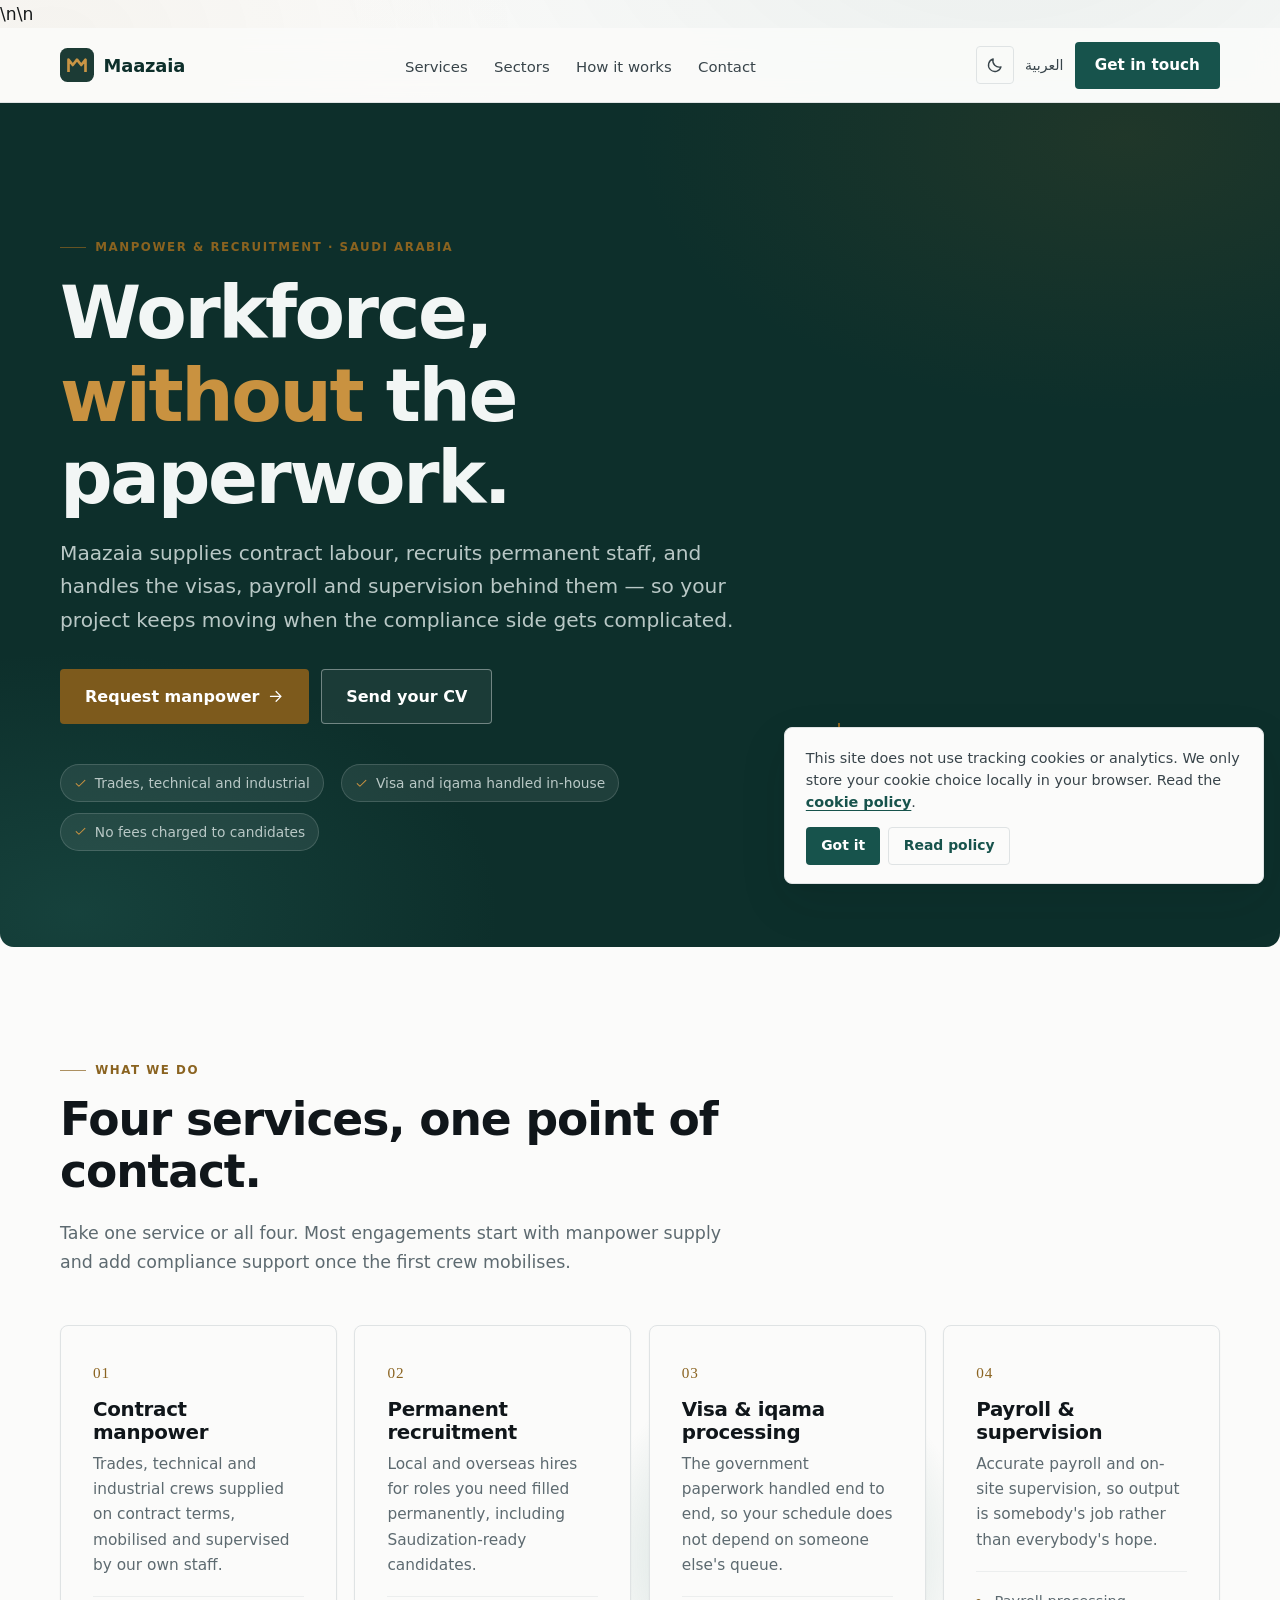
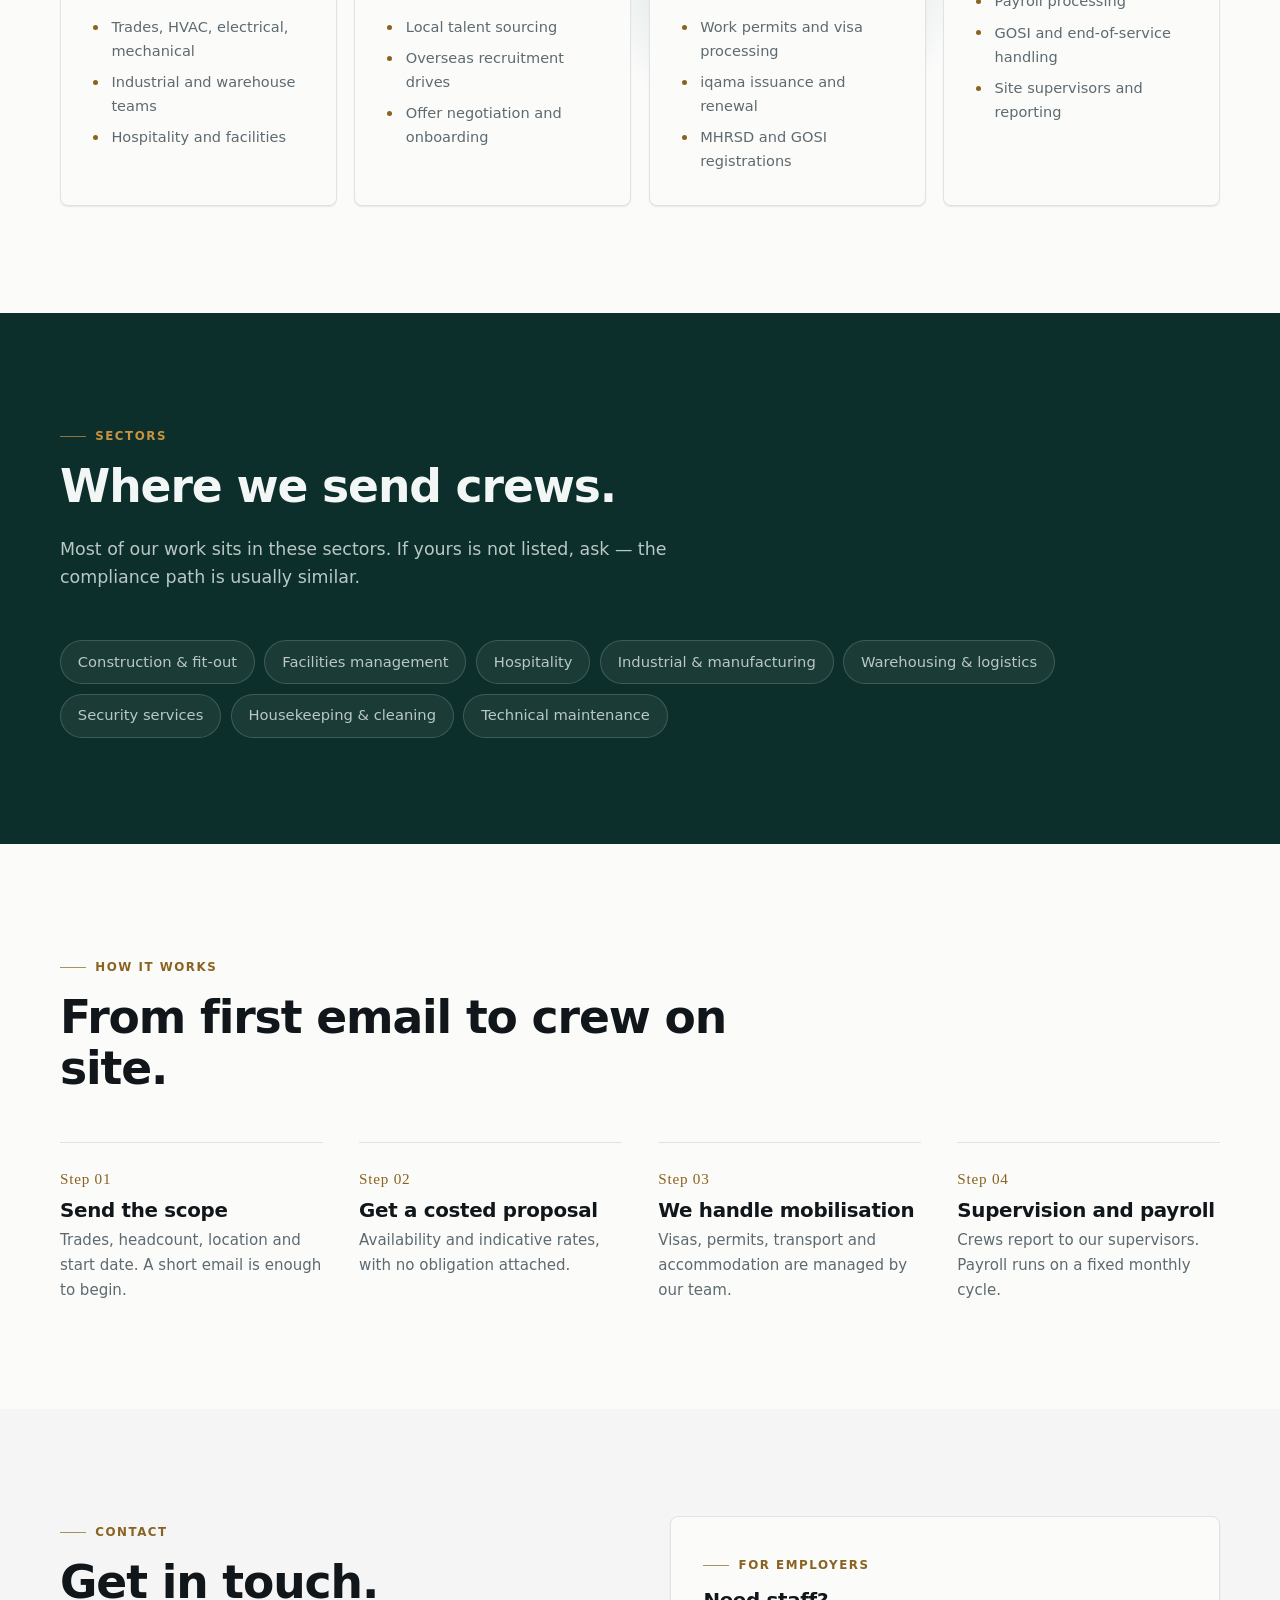
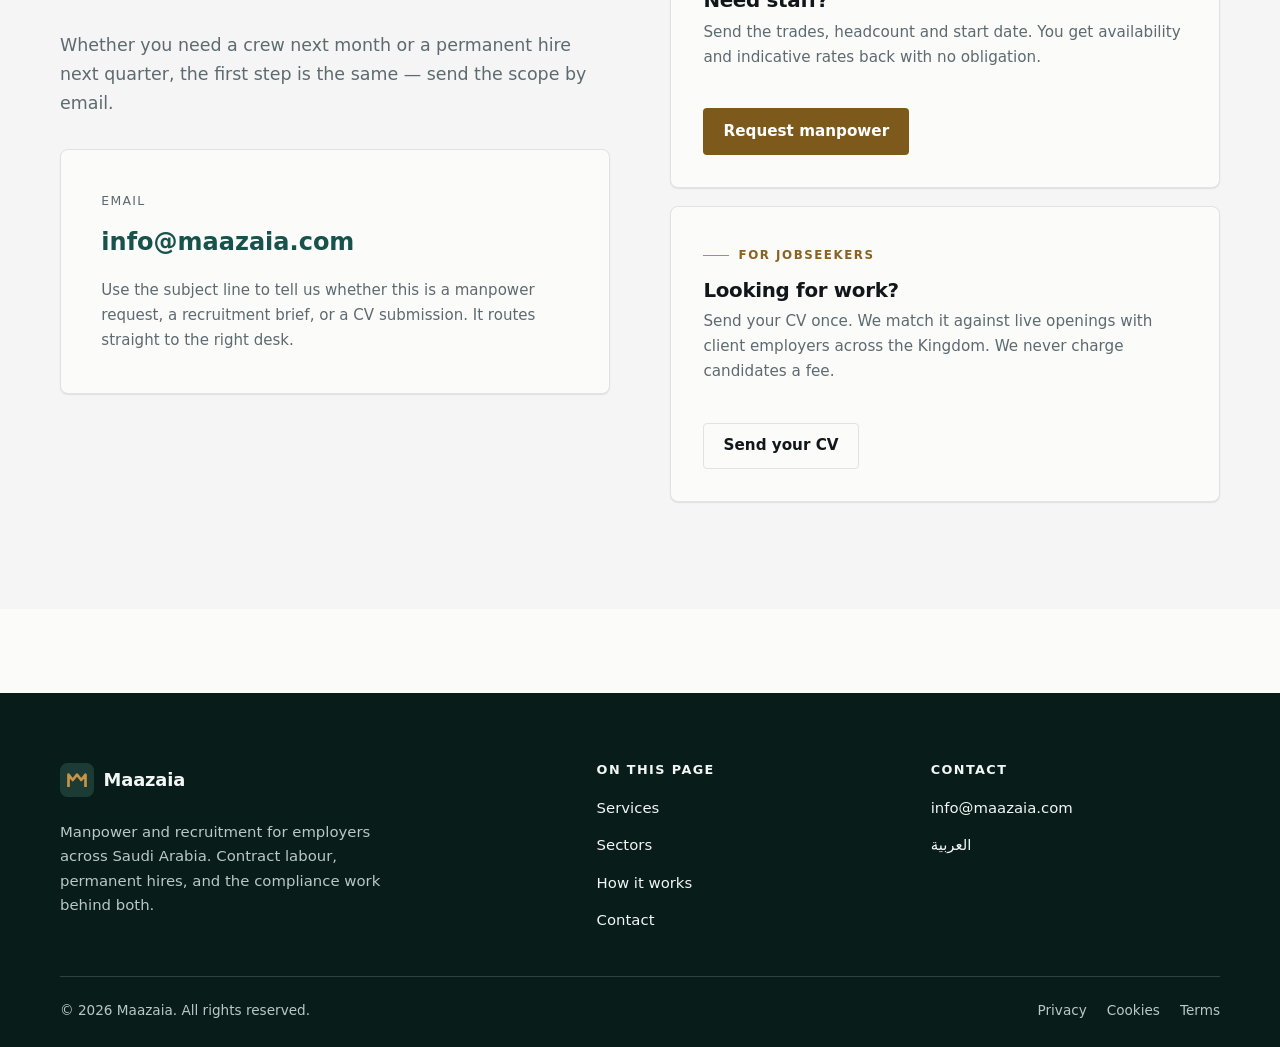
==== commit 77fdaa86: "fix: satisfy script-src CSP — no inline scripts or onload handlers Lighthouse against production rep" ====
--- a/index.html
+++ b/index.html
@@ -2,14 +2,7 @@
 <html lang="en" dir="ltr">
 <head>
 <meta charset="utf-8">
-<script>
-/* Set theme before first paint to avoid a flash. Kept inline and tiny on
-   purpose: an external file would load too late to help. */
-(function(){try{var k='mz-theme',s=localStorage.getItem(k);
-var t=(s==='dark'||s==='light')?s:(matchMedia('(prefers-color-scheme: dark)').matches?'dark':'light');
-document.documentElement.setAttribute('data-theme',t);
-document.documentElement.style.colorScheme=t;}catch(e){}})();
-</script>
+<script src="/assets/js/main.js"></script>
 <meta name="viewport" content="width=device-width, initial-scale=1">
 <title>Maazaia | Manpower &amp; Recruitment, Saudi Arabia</title>
 <meta name="description" content="Maazaia supplies contract labour, recruits permanent staff, and handles visas, payroll and workforce supervision for employers across Saudi Arabia.">
@@ -39,7 +32,7 @@
 <link rel="preconnect" href="https://fonts.googleapis.com">
 <link rel="preconnect" href="https://fonts.gstatic.com" crossorigin>
 <link rel="preload" as="style" href="https://fonts.googleapis.com/css2?family=IBM+Plex+Sans+Arabic:wght@300;400;500;600;700&family=Newsreader:ital,opsz,wght@1,6..72,300;1,6..72,500&display=swap">
-<link rel="stylesheet" href="https://fonts.googleapis.com/css2?family=IBM+Plex+Sans+Arabic:wght@300;400;500;600;700&family=Newsreader:ital,opsz,wght@1,6..72,300;1,6..72,500&display=swap" media="print" onload="this.media='all';this.onload=null">
+<link rel="preload" as="style" href="\1">\n<link rel="stylesheet" href="\1" media="print" data-async-font>\n<noscript><link rel="stylesheet" href="\1"></noscript>
 <noscript><link rel="stylesheet" href="https://fonts.googleapis.com/css2?family=IBM+Plex+Sans+Arabic:wght@300;400;500;600;700&family=Newsreader:ital,opsz,wght@1,6..72,300;1,6..72,500&display=swap"></noscript>
 <link rel="stylesheet" href="/assets/css/styles.css">
 <script type="application/ld+json">
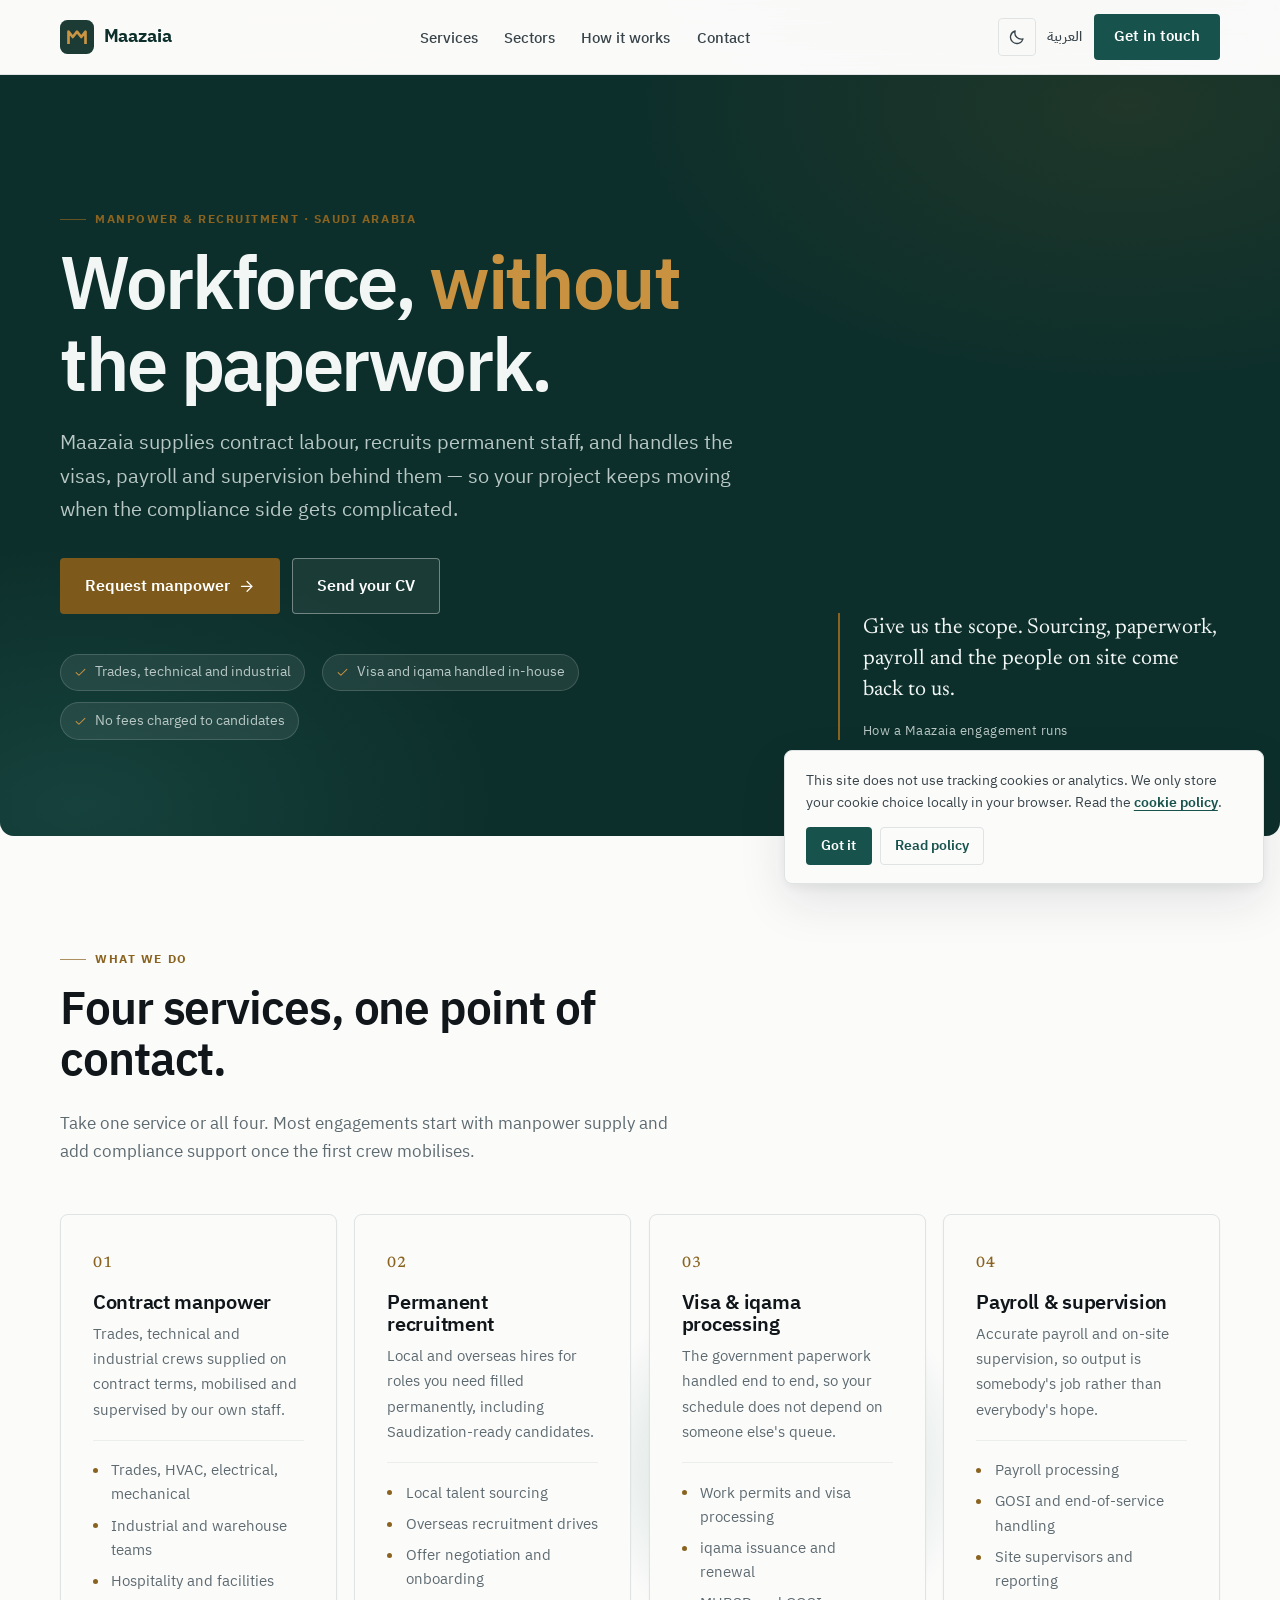
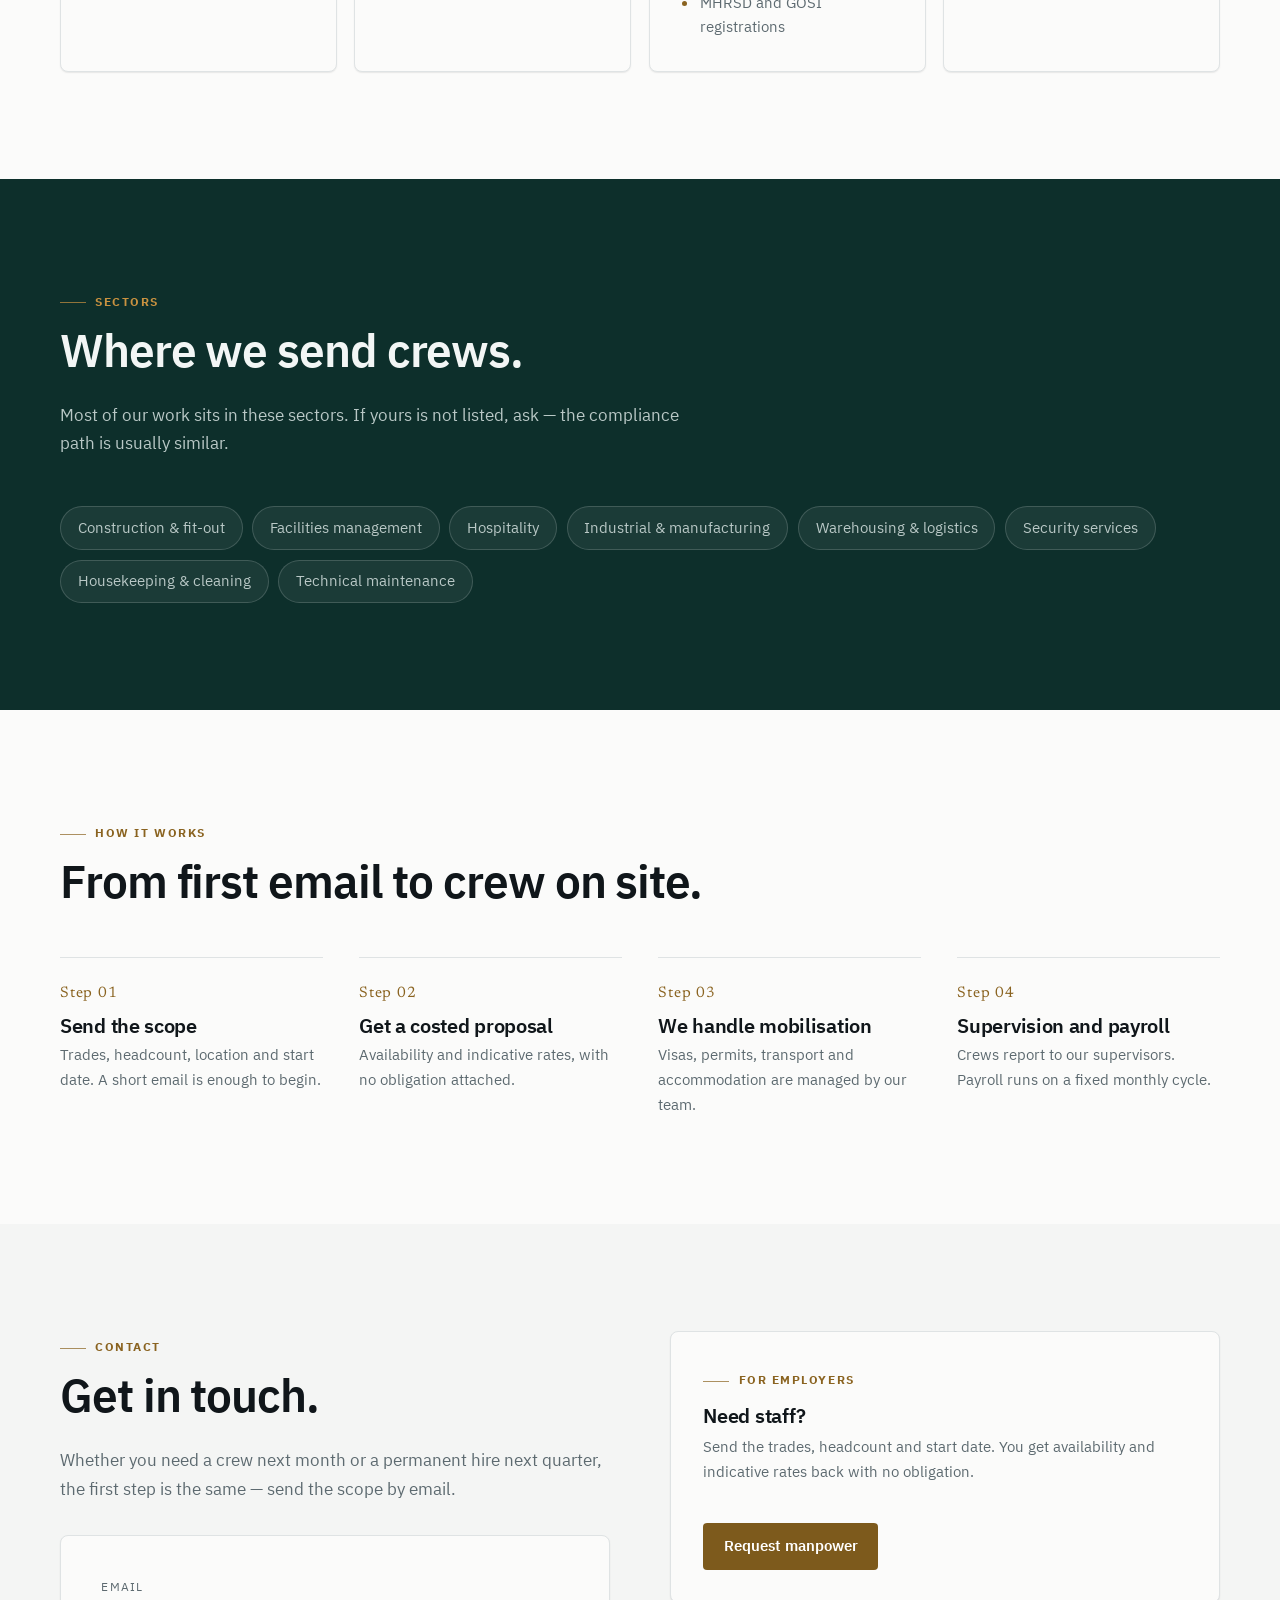
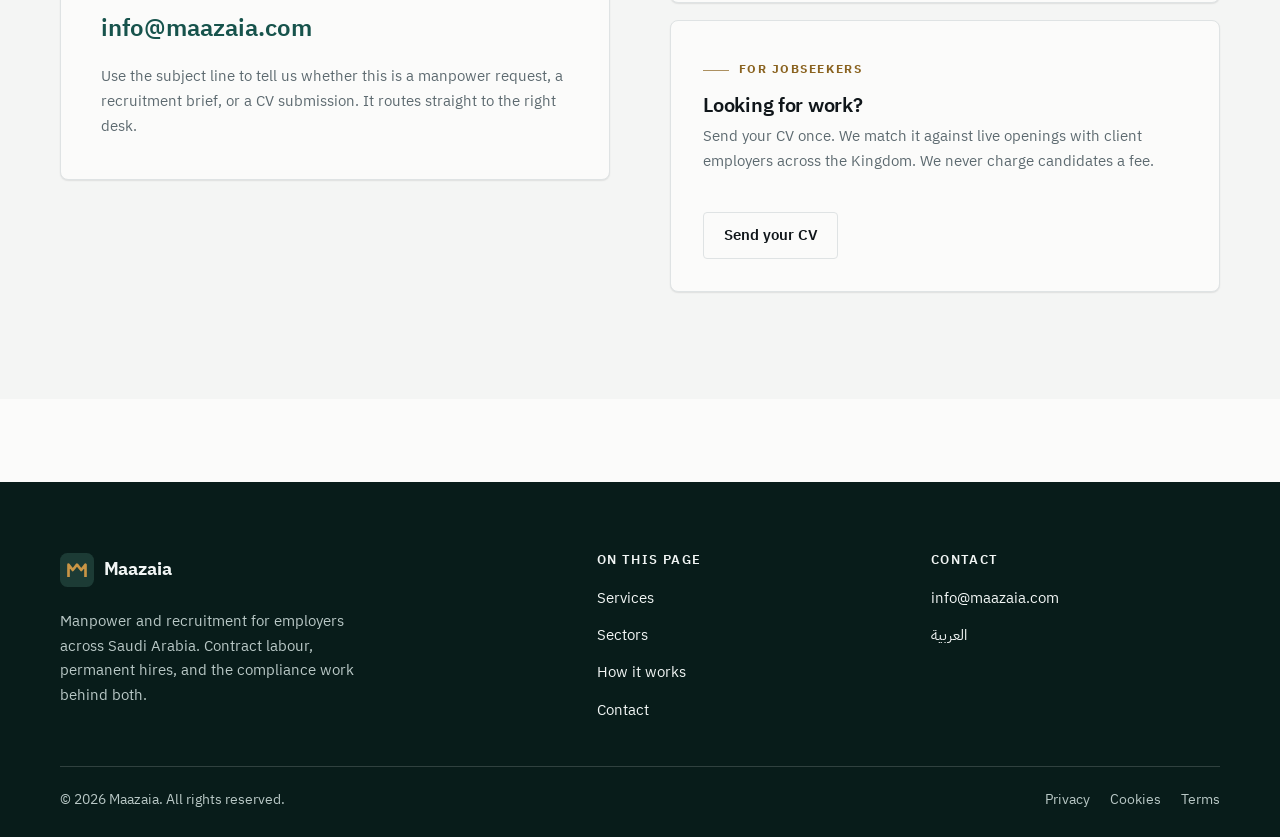
==== commit 5d54a787: "fix: repair font <link> href broken by a bad regex substitution The previous pass built the replacem" ====
--- a/index.html
+++ b/index.html
@@ -32,7 +32,9 @@
 <link rel="preconnect" href="https://fonts.googleapis.com">
 <link rel="preconnect" href="https://fonts.gstatic.com" crossorigin>
 <link rel="preload" as="style" href="https://fonts.googleapis.com/css2?family=IBM+Plex+Sans+Arabic:wght@300;400;500;600;700&family=Newsreader:ital,opsz,wght@1,6..72,300;1,6..72,500&display=swap">
-<link rel="preload" as="style" href="\1">\n<link rel="stylesheet" href="\1" media="print" data-async-font>\n<noscript><link rel="stylesheet" href="\1"></noscript>
+<link rel="preload" as="style" href="https://fonts.googleapis.com/css2?family=IBM+Plex+Sans+Arabic:wght@300;400;500;600;700&family=Newsreader:ital,opsz,wght@1,6..72,300;1,6..72,500&display=swap">
+<link rel="stylesheet" href="https://fonts.googleapis.com/css2?family=IBM+Plex+Sans+Arabic:wght@300;400;500;600;700&family=Newsreader:ital,opsz,wght@1,6..72,300;1,6..72,500&display=swap" media="print" data-async-font>
+<noscript><link rel="stylesheet" href="https://fonts.googleapis.com/css2?family=IBM+Plex+Sans+Arabic:wght@300;400;500;600;700&family=Newsreader:ital,opsz,wght@1,6..72,300;1,6..72,500&display=swap"></noscript>
 <noscript><link rel="stylesheet" href="https://fonts.googleapis.com/css2?family=IBM+Plex+Sans+Arabic:wght@300;400;500;600;700&family=Newsreader:ital,opsz,wght@1,6..72,300;1,6..72,500&display=swap"></noscript>
 <link rel="stylesheet" href="/assets/css/styles.css">
 <script type="application/ld+json">
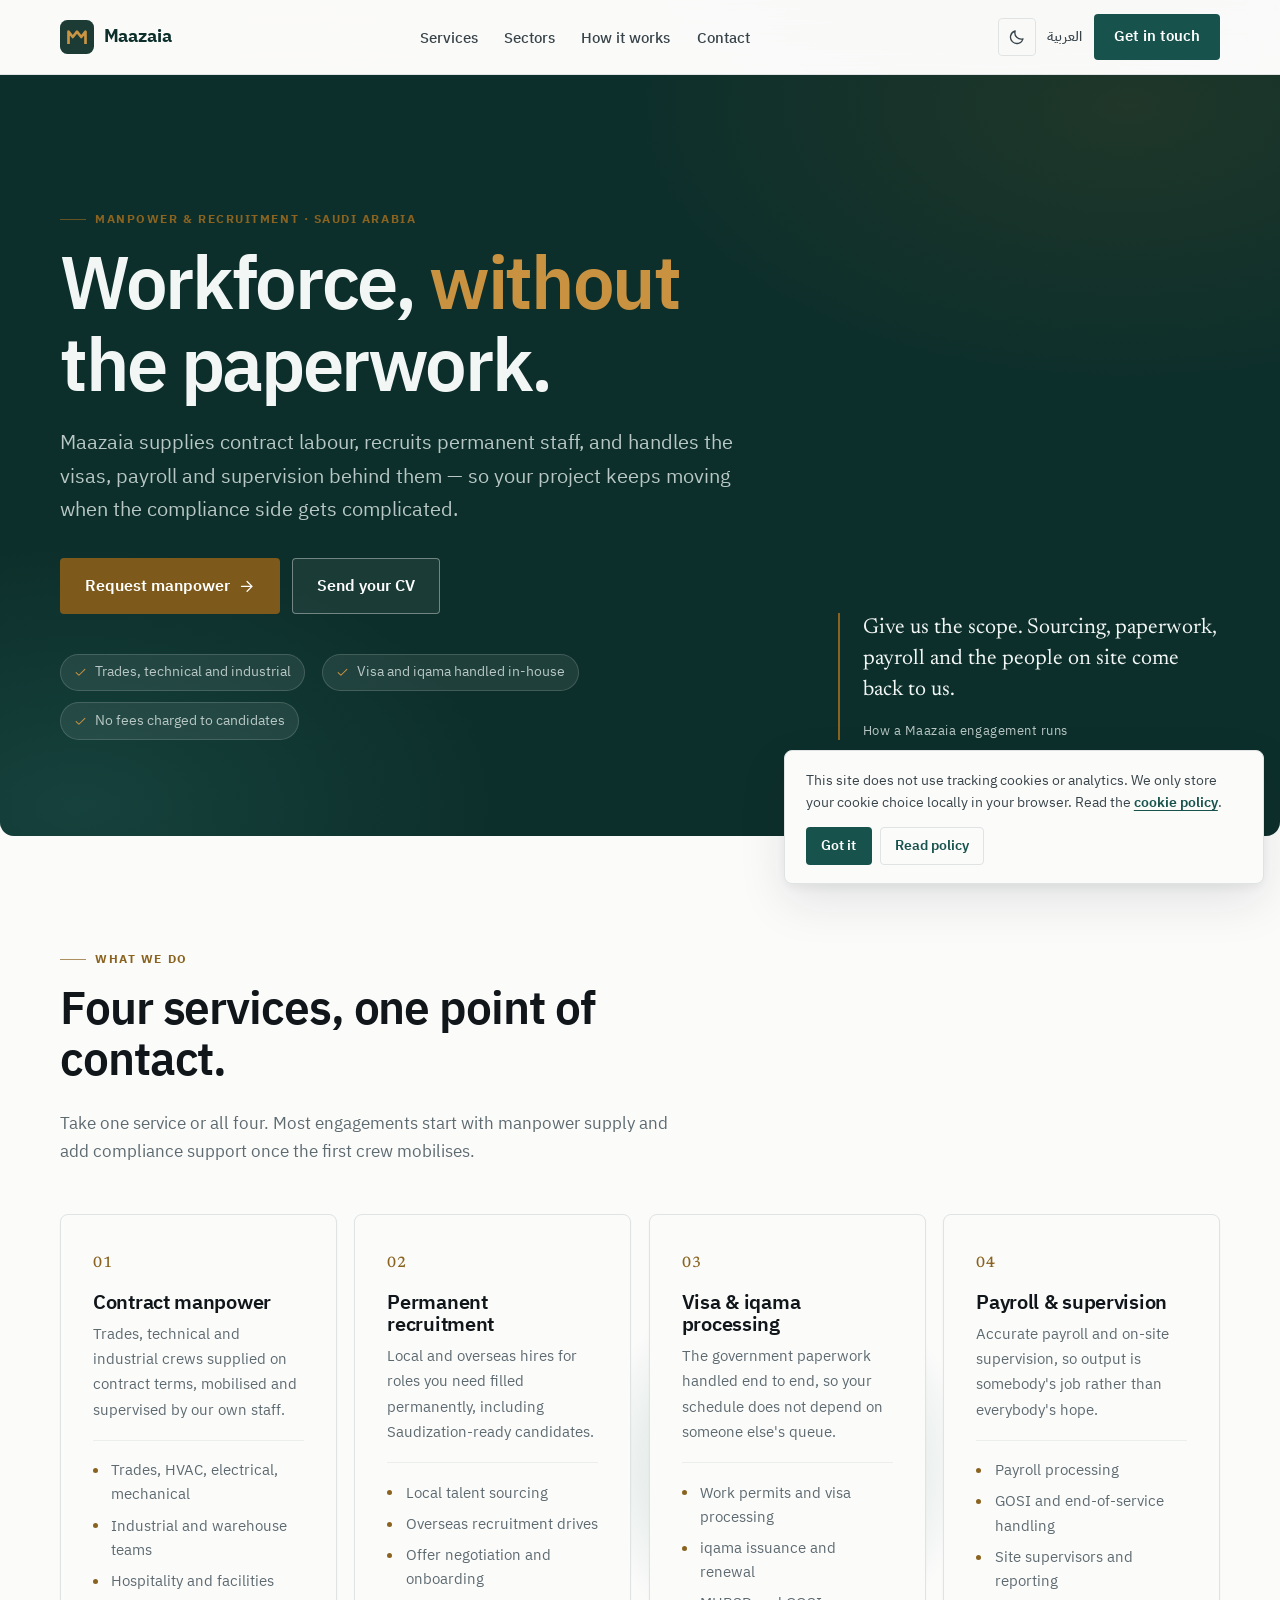
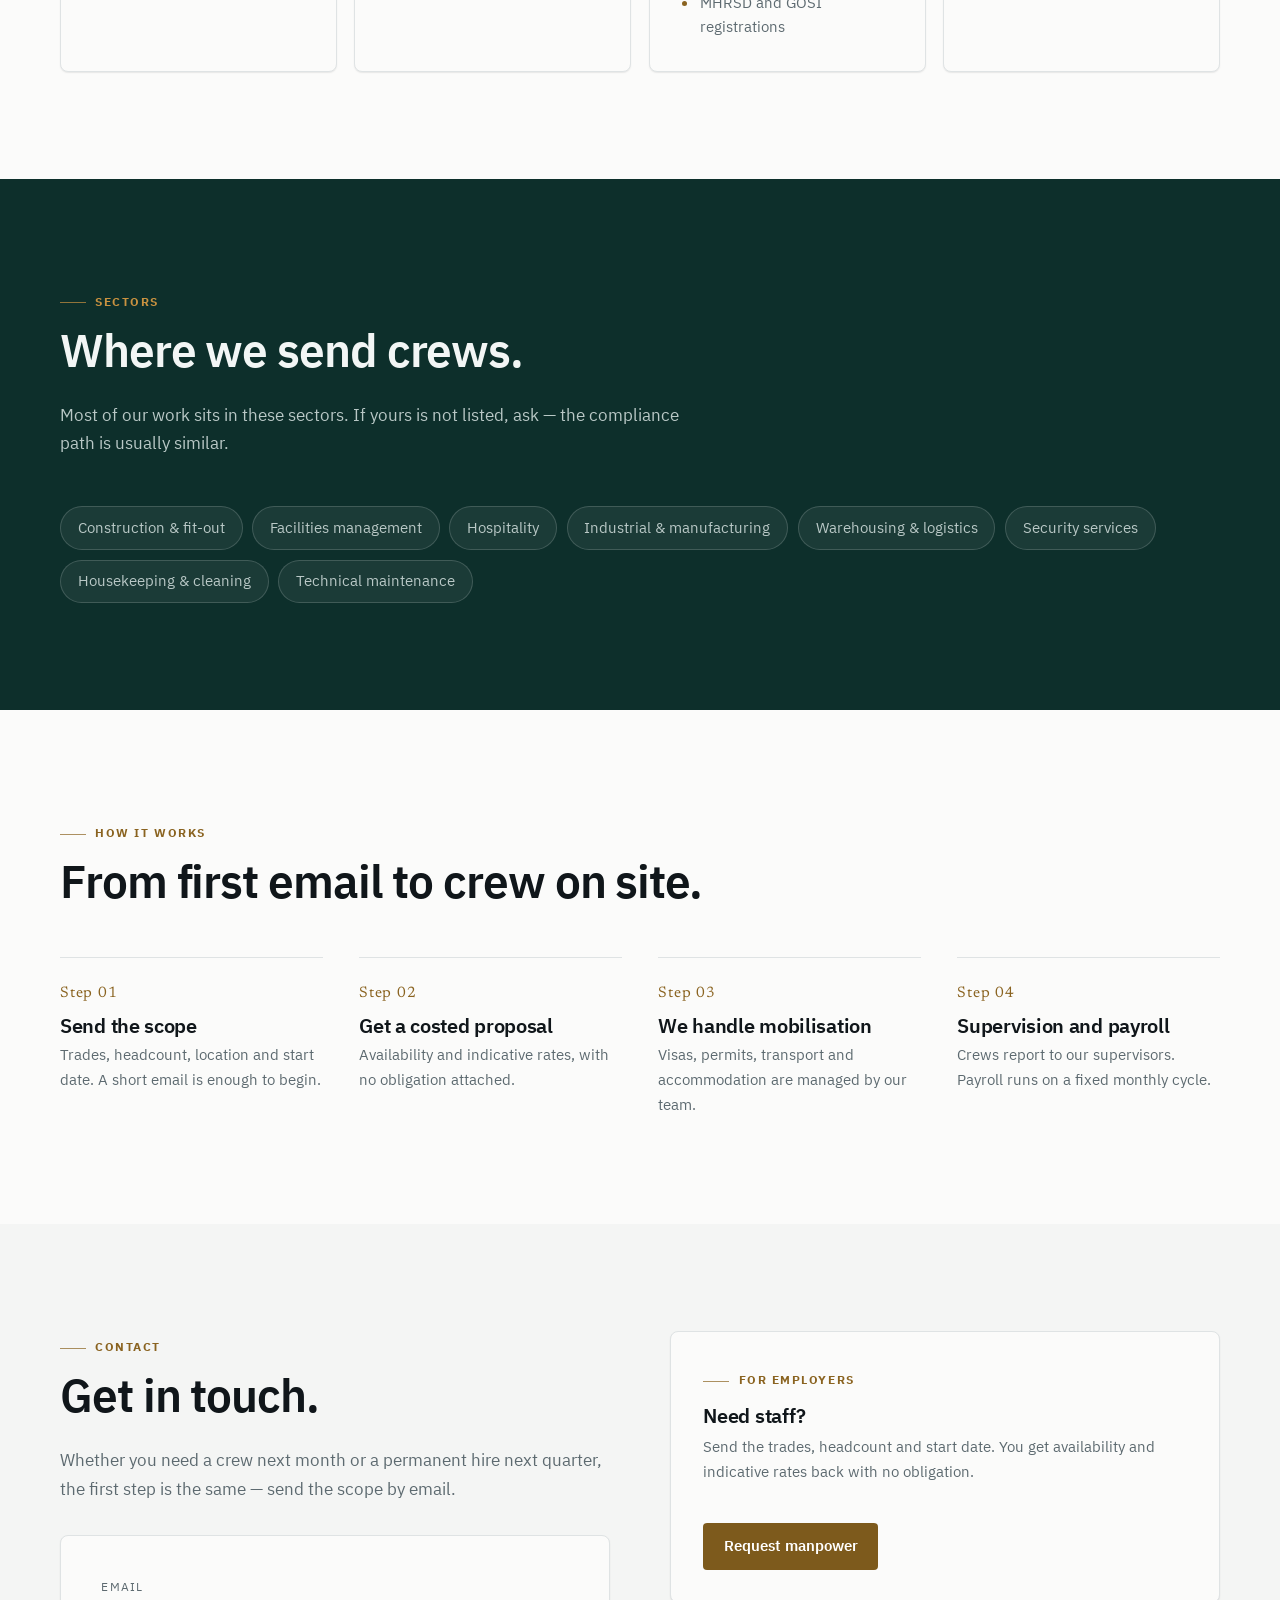
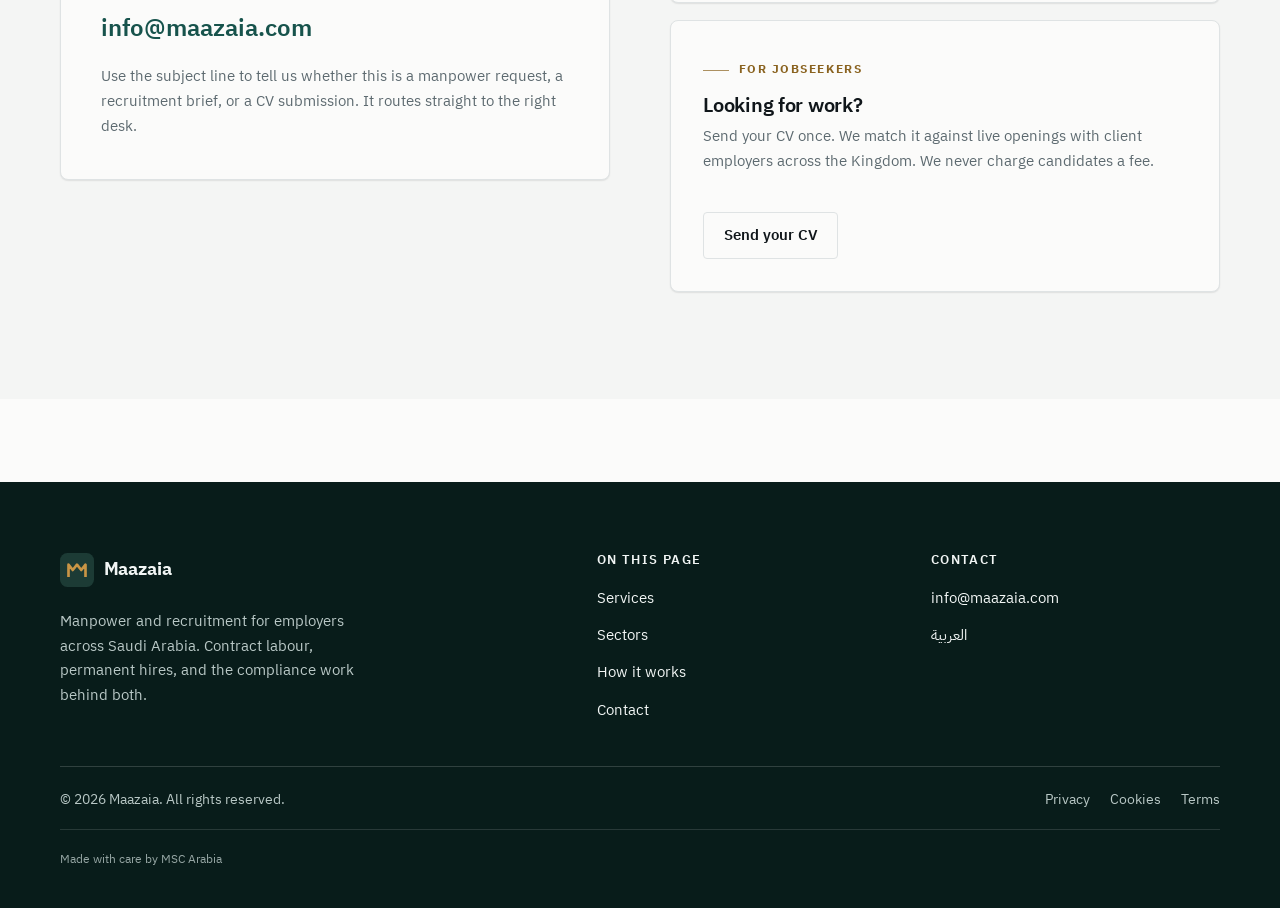
==== commit 7824295a: "feat: add MSC Arabia credit to every footer Small "Made with care by MSC Arabia" line linking to msc" ====
--- a/index.html
+++ b/index.html
@@ -2,7 +2,8 @@
 <html lang="en" dir="ltr">
 <head>
 <meta charset="utf-8">
-<script src="/assets/js/main.js"></script>
+<link rel="preload" as="script" href="/assets/js/theme.js">
+<script src="/assets/js/theme.js"></script>
 <meta name="viewport" content="width=device-width, initial-scale=1">
 <title>Maazaia | Manpower &amp; Recruitment, Saudi Arabia</title>
 <meta name="description" content="Maazaia supplies contract labour, recruits permanent staff, and handles visas, payroll and workforce supervision for employers across Saudi Arabia.">
@@ -304,6 +305,7 @@
         <a href="/terms">Terms</a>
       </nav>
     </div>
+    <p class="foot__credit">Made with care by <a href="https://mscarabia.com" rel="noopener">MSC Arabia</a></p>
   </div>
 </footer>
 
--- a/assets/css/styles.css
+++ b/assets/css/styles.css
@@ -270,6 +270,19 @@
 .foot__bar a { color: var(--on-dark-soft); text-decoration: none; }
 .foot__bar a:hover { color: var(--accent-lift); }
 
+/* Credit line — deliberately the quietest thing in the footer. */
+.foot__credit {
+  margin-top: 1.15rem;
+  padding-top: 1.15rem;
+  border-top: 1px solid var(--on-dark-line);
+  font-size: .78rem;
+  color: var(--on-dark-soft);
+  opacity: .8;
+}
+.foot__credit a { color: inherit; text-decoration: none; border-bottom: 1px solid transparent; transition: color .18s var(--ease), border-color .18s var(--ease); }
+.foot__credit a:hover { color: var(--accent-lift); border-bottom-color: currentColor; }
+.foot__credit a:focus-visible { outline: 2px solid var(--accent-lift); outline-offset: 3px; border-radius: 2px; }
+
 /* ---------- mobile drawer ---------- */
 .drawer { display: none; }
 .drawer__top { display: flex; align-items: center; justify-content: space-between; min-height: 74px; border-bottom: 1px solid var(--line); }
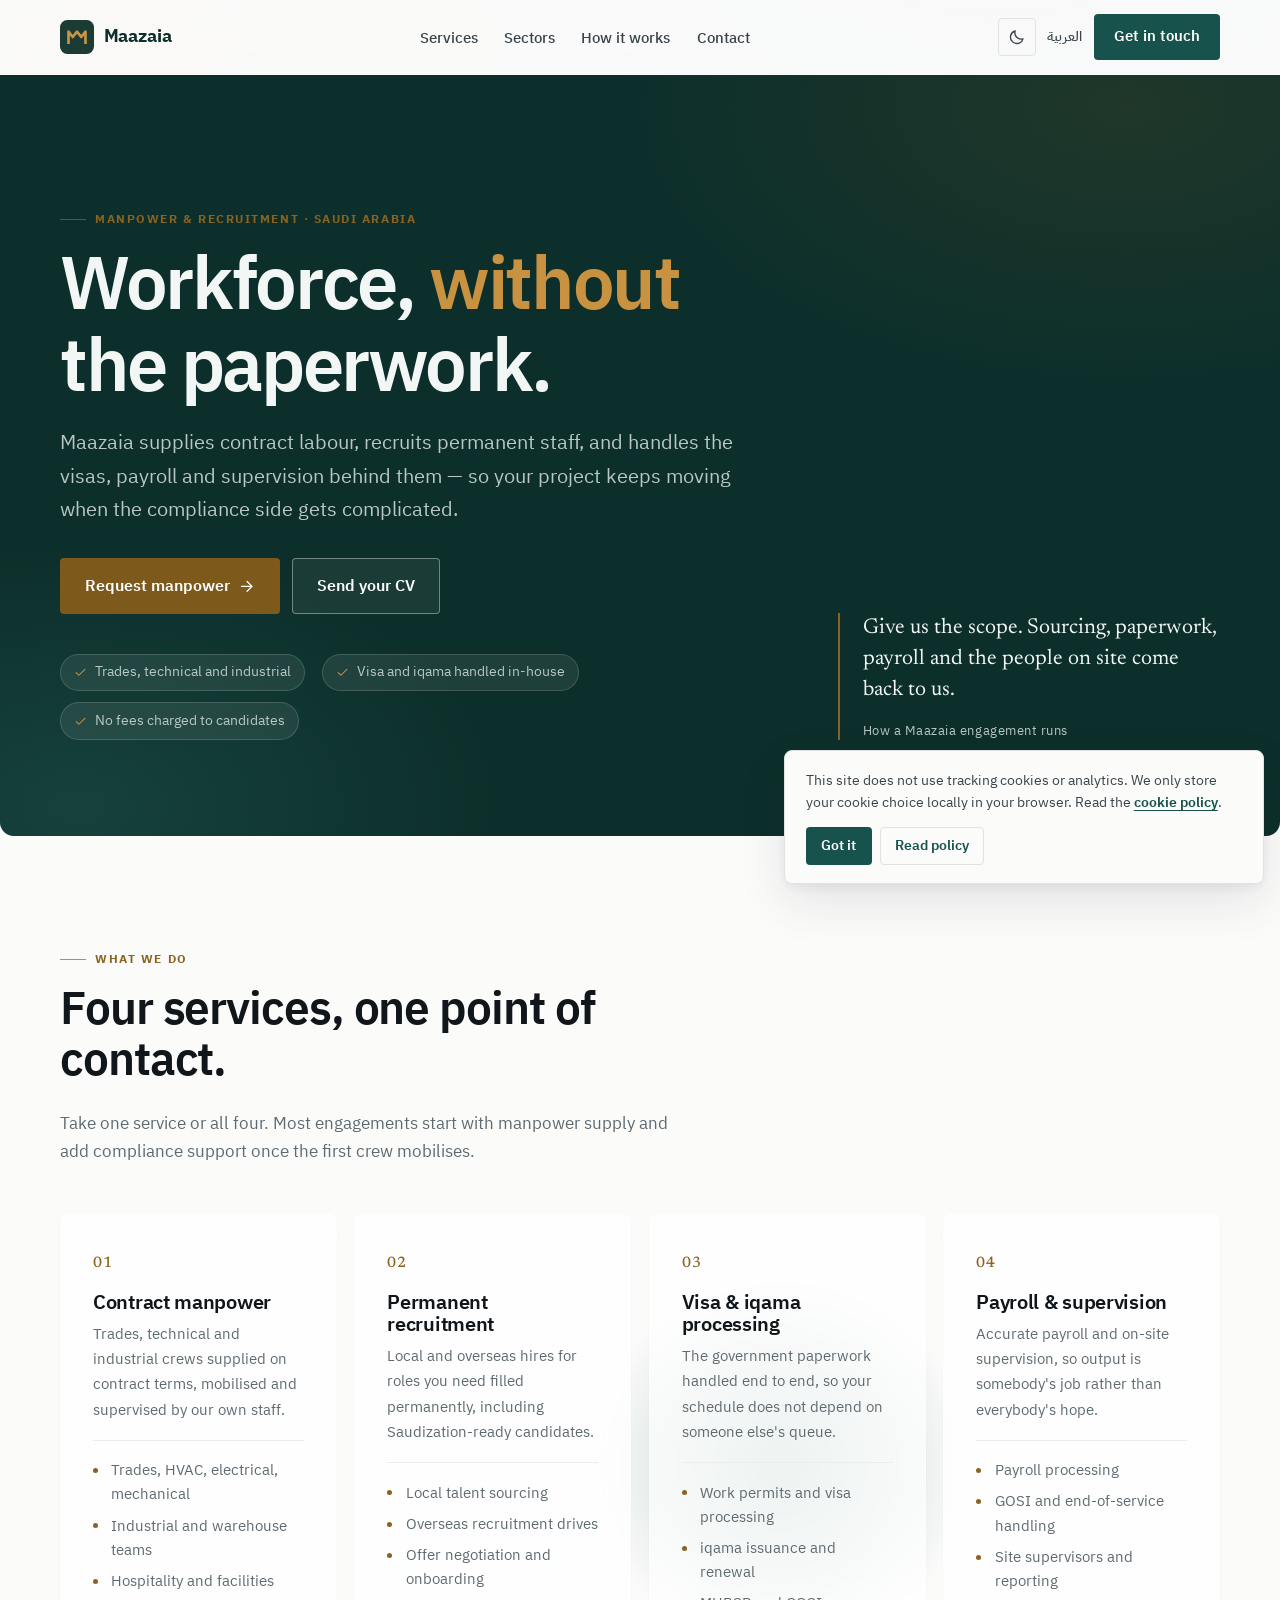
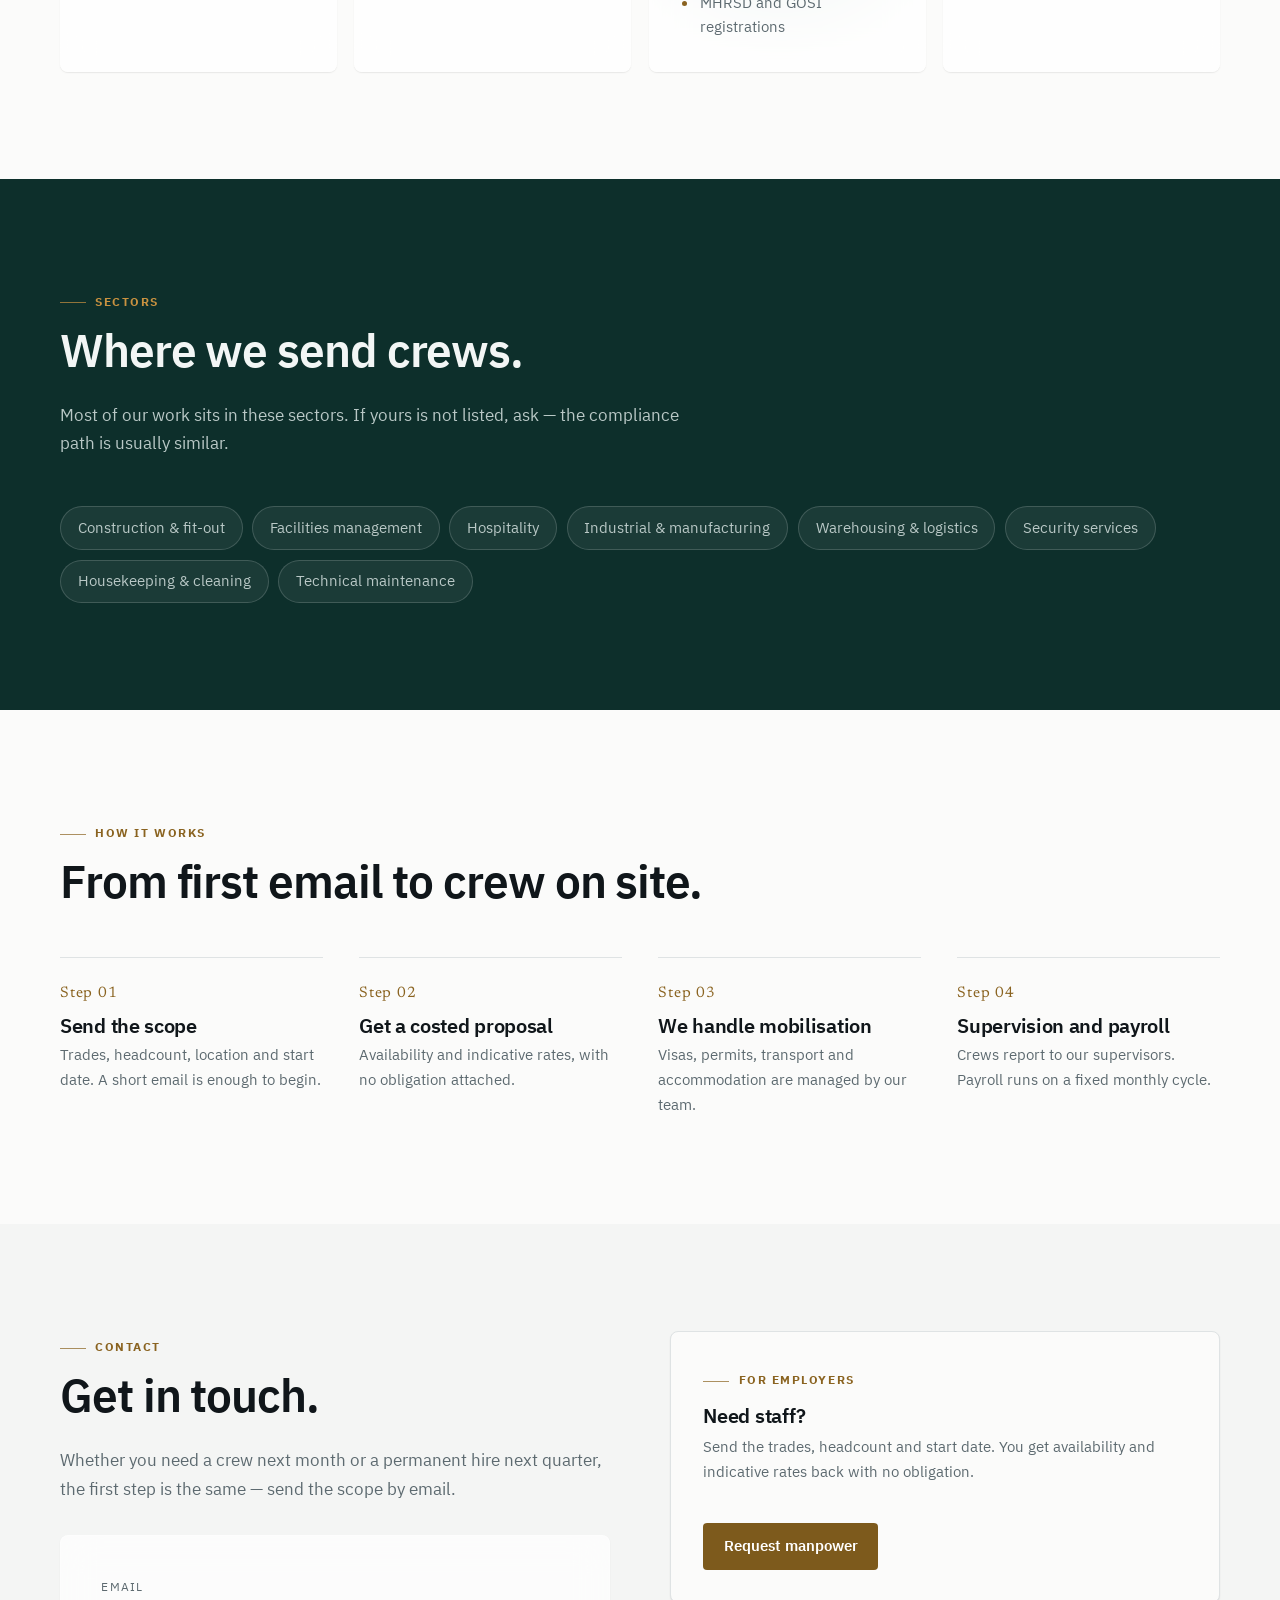
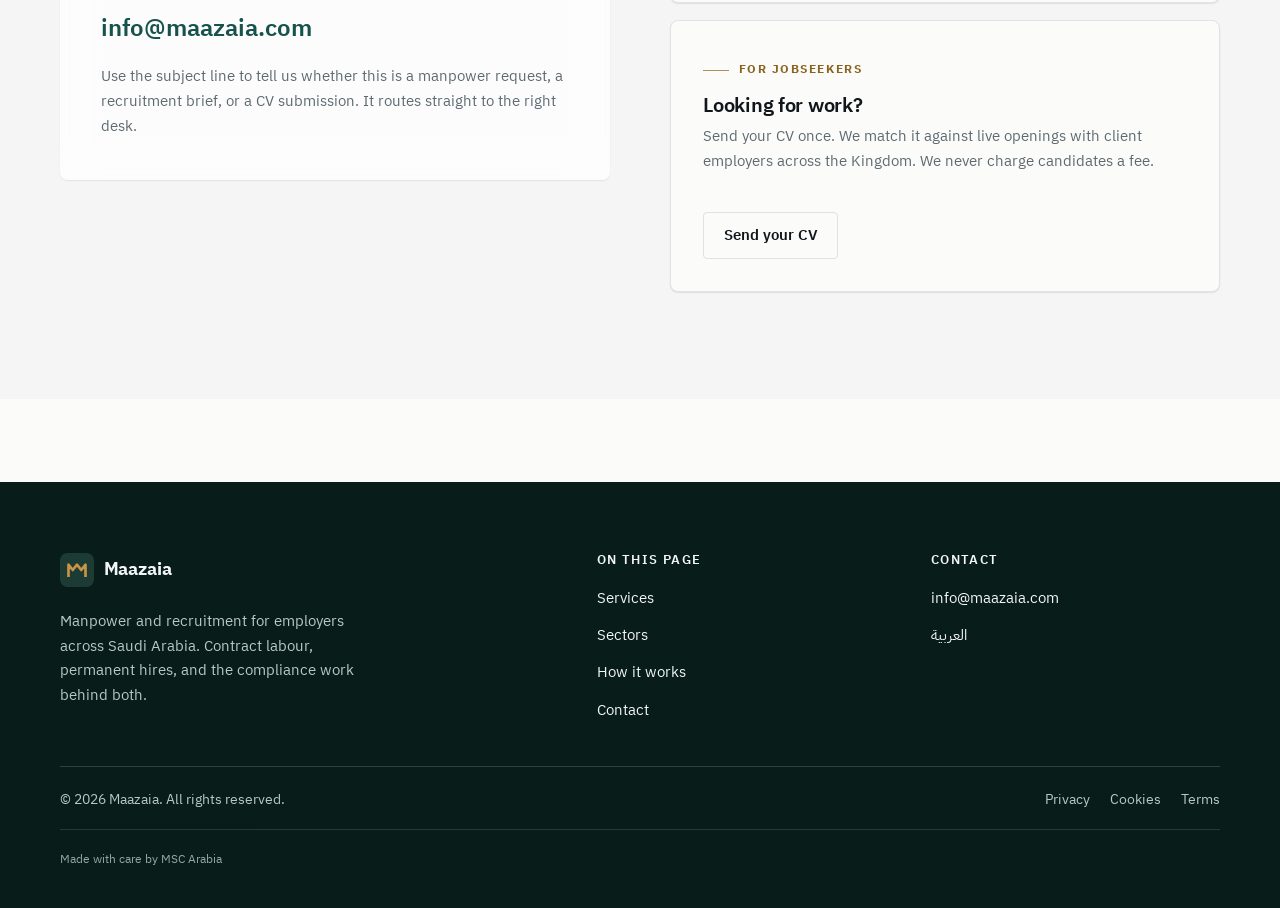
==== commit 27c349c7: "seo: fix duplicate font links, switch og-image to svg" ====
--- a/index.html
+++ b/index.html
@@ -20,7 +20,7 @@
 <meta property="og:url" content="https://maazaia.com/">
 <meta property="og:title" content="Maazaia | Manpower &amp; Recruitment, Saudi Arabia">
 <meta property="og:description" content="Contract labour, permanent recruitment, and the compliance work that keeps both running.">
-<meta property="og:image" content="https://maazaia.com/assets/img/og-image.png">
+<meta property="og:image" content="https://maazaia.com/assets/img/og-image.svg">
 <meta property="og:image:width" content="1200">
 <meta property="og:image:height" content="630">
 <meta property="og:image:alt" content="Maazaia — manpower and recruitment for Saudi Arabia">
@@ -33,9 +33,7 @@
 <link rel="preconnect" href="https://fonts.googleapis.com">
 <link rel="preconnect" href="https://fonts.gstatic.com" crossorigin>
 <link rel="preload" as="style" href="https://fonts.googleapis.com/css2?family=IBM+Plex+Sans+Arabic:wght@300;400;500;600;700&family=Newsreader:ital,opsz,wght@1,6..72,300;1,6..72,500&display=swap">
-<link rel="preload" as="style" href="https://fonts.googleapis.com/css2?family=IBM+Plex+Sans+Arabic:wght@300;400;500;600;700&family=Newsreader:ital,opsz,wght@1,6..72,300;1,6..72,500&display=swap">
 <link rel="stylesheet" href="https://fonts.googleapis.com/css2?family=IBM+Plex+Sans+Arabic:wght@300;400;500;600;700&family=Newsreader:ital,opsz,wght@1,6..72,300;1,6..72,500&display=swap" media="print" data-async-font>
-<noscript><link rel="stylesheet" href="https://fonts.googleapis.com/css2?family=IBM+Plex+Sans+Arabic:wght@300;400;500;600;700&family=Newsreader:ital,opsz,wght@1,6..72,300;1,6..72,500&display=swap"></noscript>
 <noscript><link rel="stylesheet" href="https://fonts.googleapis.com/css2?family=IBM+Plex+Sans+Arabic:wght@300;400;500;600;700&family=Newsreader:ital,opsz,wght@1,6..72,300;1,6..72,500&display=swap"></noscript>
 <link rel="stylesheet" href="/assets/css/styles.css">
 <script type="application/ld+json">
--- a/assets/css/styles.css
+++ b/assets/css/styles.css
@@ -35,6 +35,11 @@
   --sh-lg: 0 18px 48px rgba(8,28,26,.10), 0 4px 12px rgba(8,28,26,.06);
   --ease: cubic-bezier(.22,.61,.36,1);
   --wrap: 1160px;
+  /* Glassmorphism */
+  --glass: rgba(255,255,255,0.72);
+  --glass-blur: 18px;
+  --glass-border: rgba(255,255,255,0.25);
+  --glass-border-hover: rgba(255,255,255,0.4);
 }
 
 *, *::before, *::after { box-sizing: border-box; }
@@ -68,10 +73,10 @@
 
 .site-head {
   position: sticky; top: 0; z-index: 50;
-  background: color-mix(in oklab, var(--paper) 86%, transparent);
-  backdrop-filter: saturate(180%) blur(14px);
-  -webkit-backdrop-filter: saturate(180%) blur(14px);
-  border-bottom: 1px solid var(--line);
+  background: color-mix(in oklab, var(--paper) 80%, transparent);
+  backdrop-filter: saturate(180%) blur(var(--glass-blur));
+  -webkit-backdrop-filter: saturate(180%) blur(var(--glass-blur));
+  border-bottom: 1px solid var(--glass-border);
 }
 .site-head__in { min-height: 74px; display: flex; align-items: center; gap: 1.6rem; }
 .site-head.is-stuck { box-shadow: 0 1px 0 var(--line), 0 10px 30px rgba(16,22,26,.05); }
@@ -125,6 +130,22 @@
 .btn--ghost:hover { background: var(--surface); border-color: var(--muted); }
 .btn--lg { padding: .85rem 1.5rem; font-size: 1rem; }
 .i { width: 1.05em; height: 1.05em; flex: none; }
+/* ---------- Glass Card ---------- */
+.glass-card {
+  background: var(--glass);
+  backdrop-filter: blur(var(--glass-blur));
+  -webkit-backdrop-filter: blur(var(--glass-blur));
+  border: 1px solid var(--glass-border);
+  border-radius: var(--r-md);
+  box-shadow: var(--sh-md);
+  transition: transform .24s var(--ease), border-color .24s var(--ease), box-shadow .24s var(--ease);
+}
+.glass-card:hover {
+  border-color: var(--glass-border-hover);
+  transform: translateY(-3px);
+  box-shadow: var(--sh-lg);
+}
+
 /* ---------- sections ---------- */
 main { position: relative; }
 /* Sections sit above the ambient layer. */
@@ -209,11 +230,12 @@
 .cards { display: grid; grid-template-columns: repeat(auto-fit, minmax(258px, 1fr)); gap: 1.1rem; }
 .card {
   position: relative; padding: clamp(1.6rem, 1.2rem + 1vw, 2.1rem);
-  background: var(--paper); border: 1px solid var(--line); border-radius: var(--r-md);
+  background: var(--glass); backdrop-filter: blur(var(--glass-blur));
+  border: 1px solid var(--glass-border); border-radius: var(--r-md);
   box-shadow: var(--sh-sm);
-  transition: transform .24s var(--ease), box-shadow .24s var(--ease), border-color .24s var(--ease);
-}
-.card:hover { transform: translateY(-3px); box-shadow: var(--sh-md); border-color: color-mix(in oklab, var(--brand) 26%, var(--line)); }
+  transition: transform .24s var(--ease), border-color .24s var(--ease), box-shadow .24s var(--ease);
+}
+.card:hover { transform: translateY(-3px); border-color: var(--glass-border-hover); box-shadow: var(--sh-lg); }
 .card__n { display: inline-block; margin-bottom: .9rem; font-family: var(--serif); font-size: .95rem; font-weight: 500; color: var(--accent); letter-spacing: .06em; }
 .card h3 { margin-bottom: .5rem; }
 .card p { color: var(--muted); font-size: .96rem; margin-bottom: 0; }
@@ -244,7 +266,8 @@
 .contact-wrap { display: grid; grid-template-columns: minmax(0, 1fr) minmax(0, 1fr); gap: clamp(2rem, 1.4rem + 3vw, 4rem); align-items: start; }
 .email-panel {
   padding: clamp(1.8rem, 1.4rem + 1.4vw, 2.6rem);
-  background: var(--paper); border: 1px solid var(--line); border-radius: var(--r-md);
+  background: var(--glass); backdrop-filter: blur(var(--glass-blur));
+  border: 1px solid var(--glass-border); border-radius: var(--r-md);
   box-shadow: var(--sh-sm);
 }
 .email-panel__label { display: block; font-size: .78rem; letter-spacing: .1em; text-transform: uppercase; color: var(--muted); margin-bottom: .7rem; }
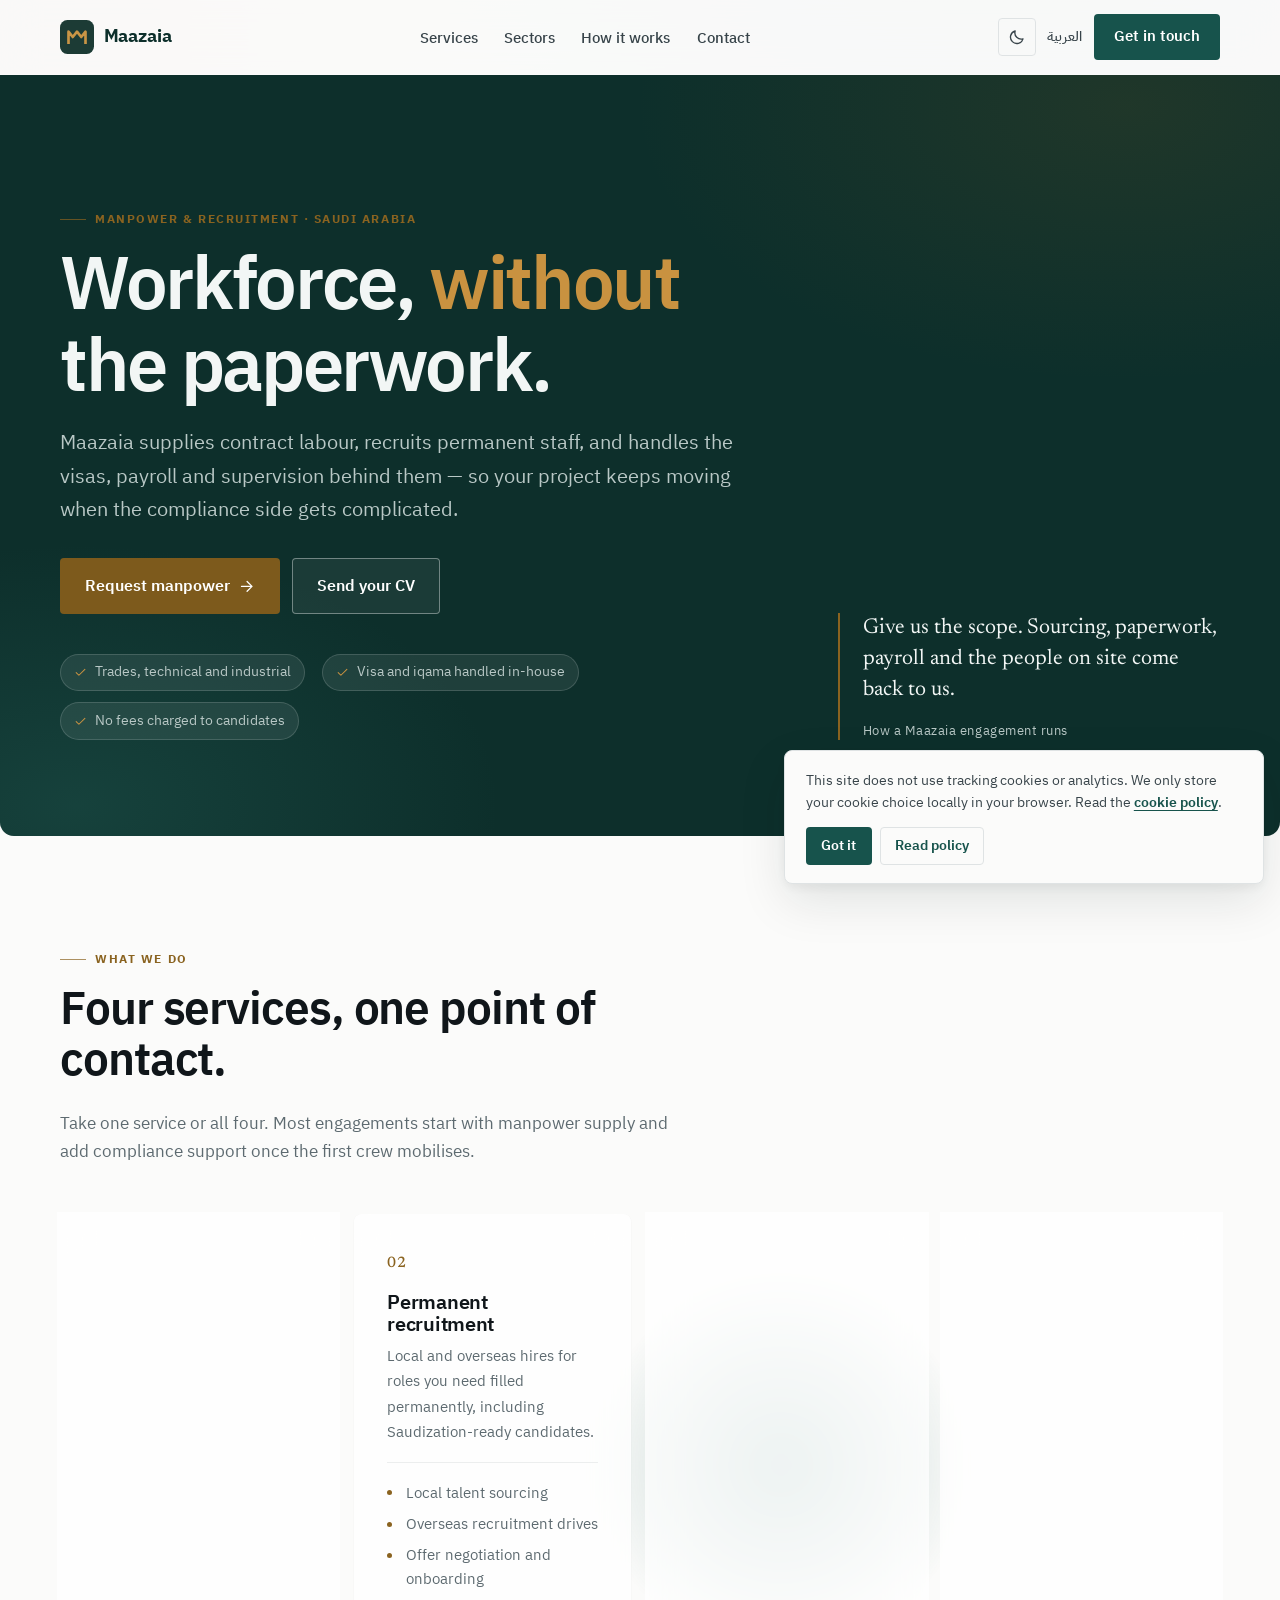
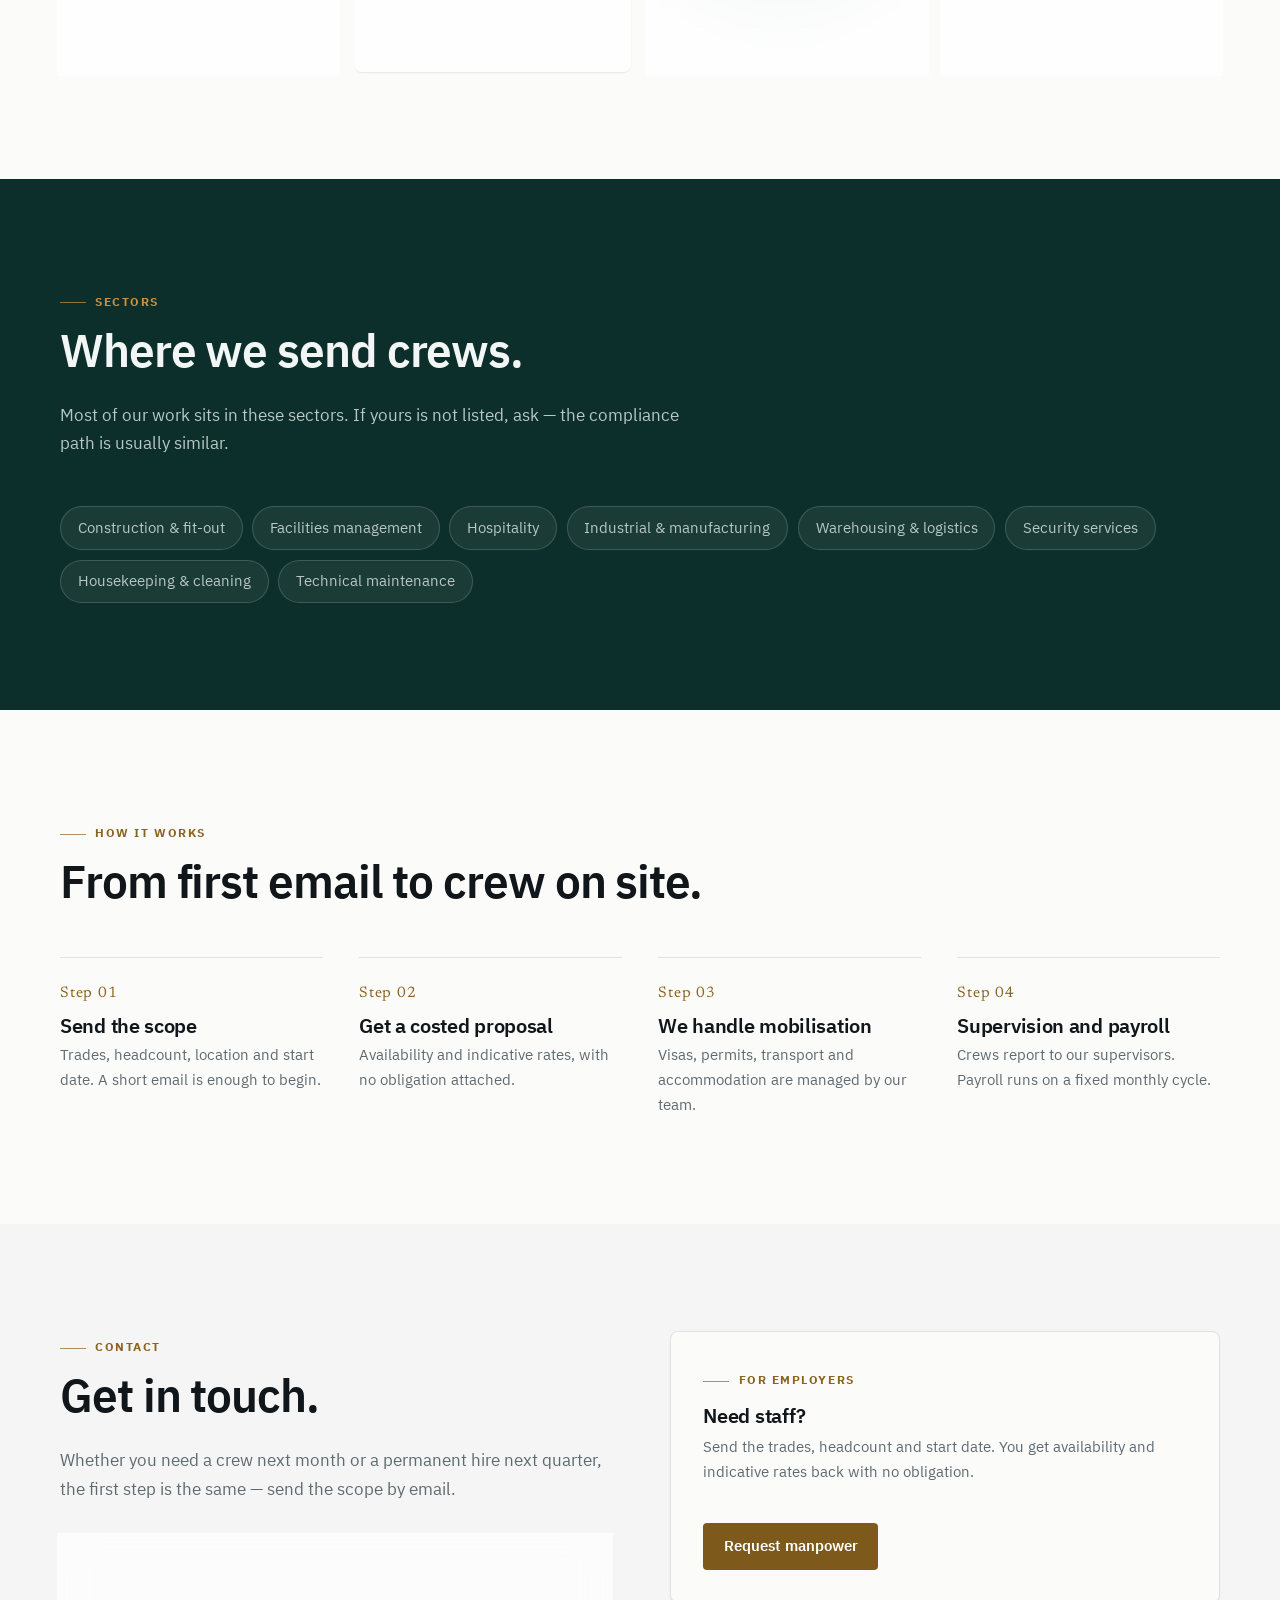
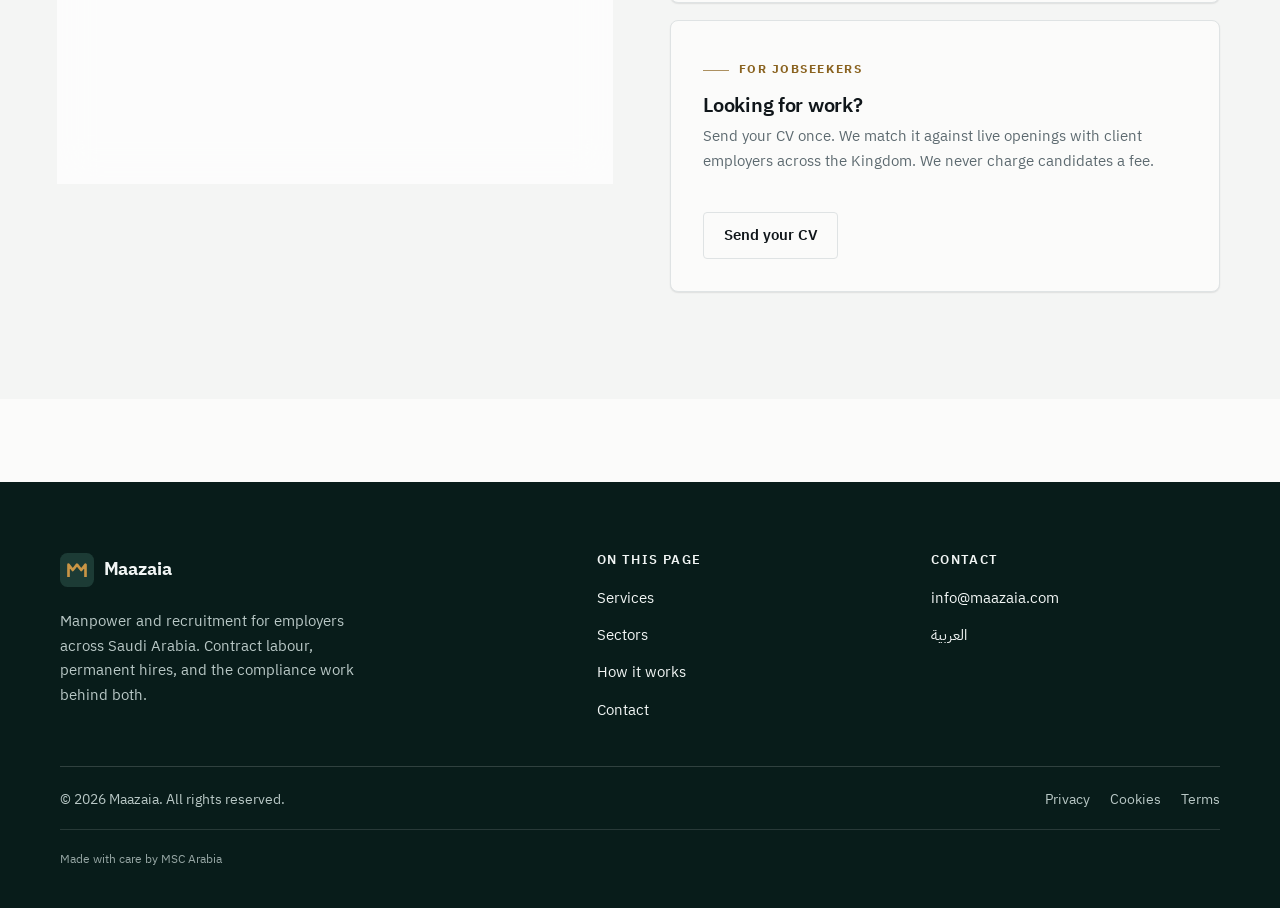
==== commit b572daf0: "fix: twitter and json-ld image to existing og-image.svg" ====
--- a/index.html
+++ b/index.html
@@ -27,7 +27,7 @@
 <meta name="twitter:card" content="summary_large_image">
 <meta name="twitter:title" content="Maazaia | Manpower &amp; Recruitment, Saudi Arabia">
 <meta name="twitter:description" content="Contract labour, permanent recruitment, and the compliance work that keeps both running.">
-<meta name="twitter:image" content="https://maazaia.com/assets/img/og-image.png">
+<meta name="twitter:image" content="https://maazaia.com/assets/img/og-image.svg">
 <link rel="icon" href="/assets/img/favicon.svg" type="image/svg+xml">
 <link rel="apple-touch-icon" href="/assets/img/apple-touch-icon.svg">
 <link rel="preconnect" href="https://fonts.googleapis.com">
@@ -44,7 +44,7 @@
   "alternateName": "مازايا",
   "url": "https://maazaia.com/",
   "logo": "https://maazaia.com/assets/img/logo-placeholder.svg",
-  "image": "https://maazaia.com/assets/img/og-image.png",
+  "image": "https://maazaia.com/assets/img/og-image.svg",
   "description": "Maazaia supplies contract labour, recruits permanent staff, and handles visas, payroll and workforce supervision for employers across Saudi Arabia.",
   "email": "info@maazaia.com",
   "areaServed": { "@type": "Country", "name": "Saudi Arabia" },
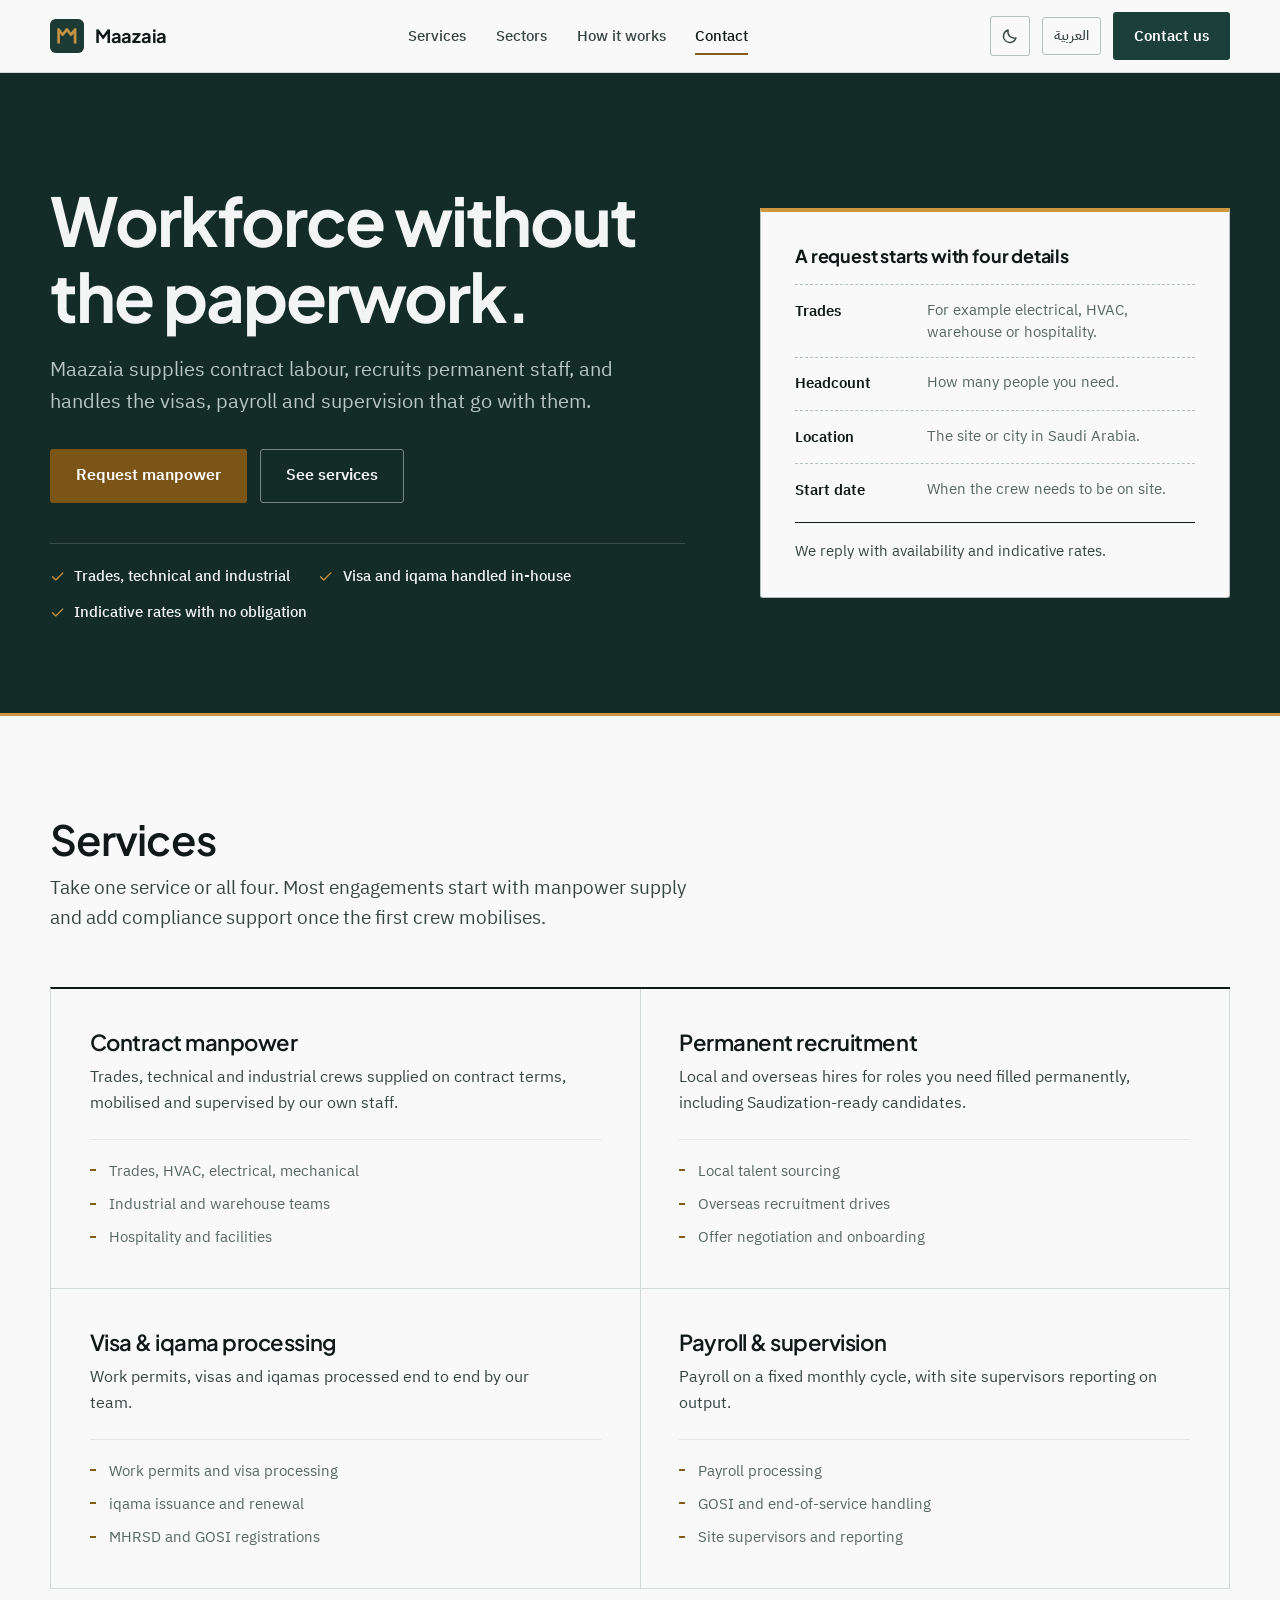
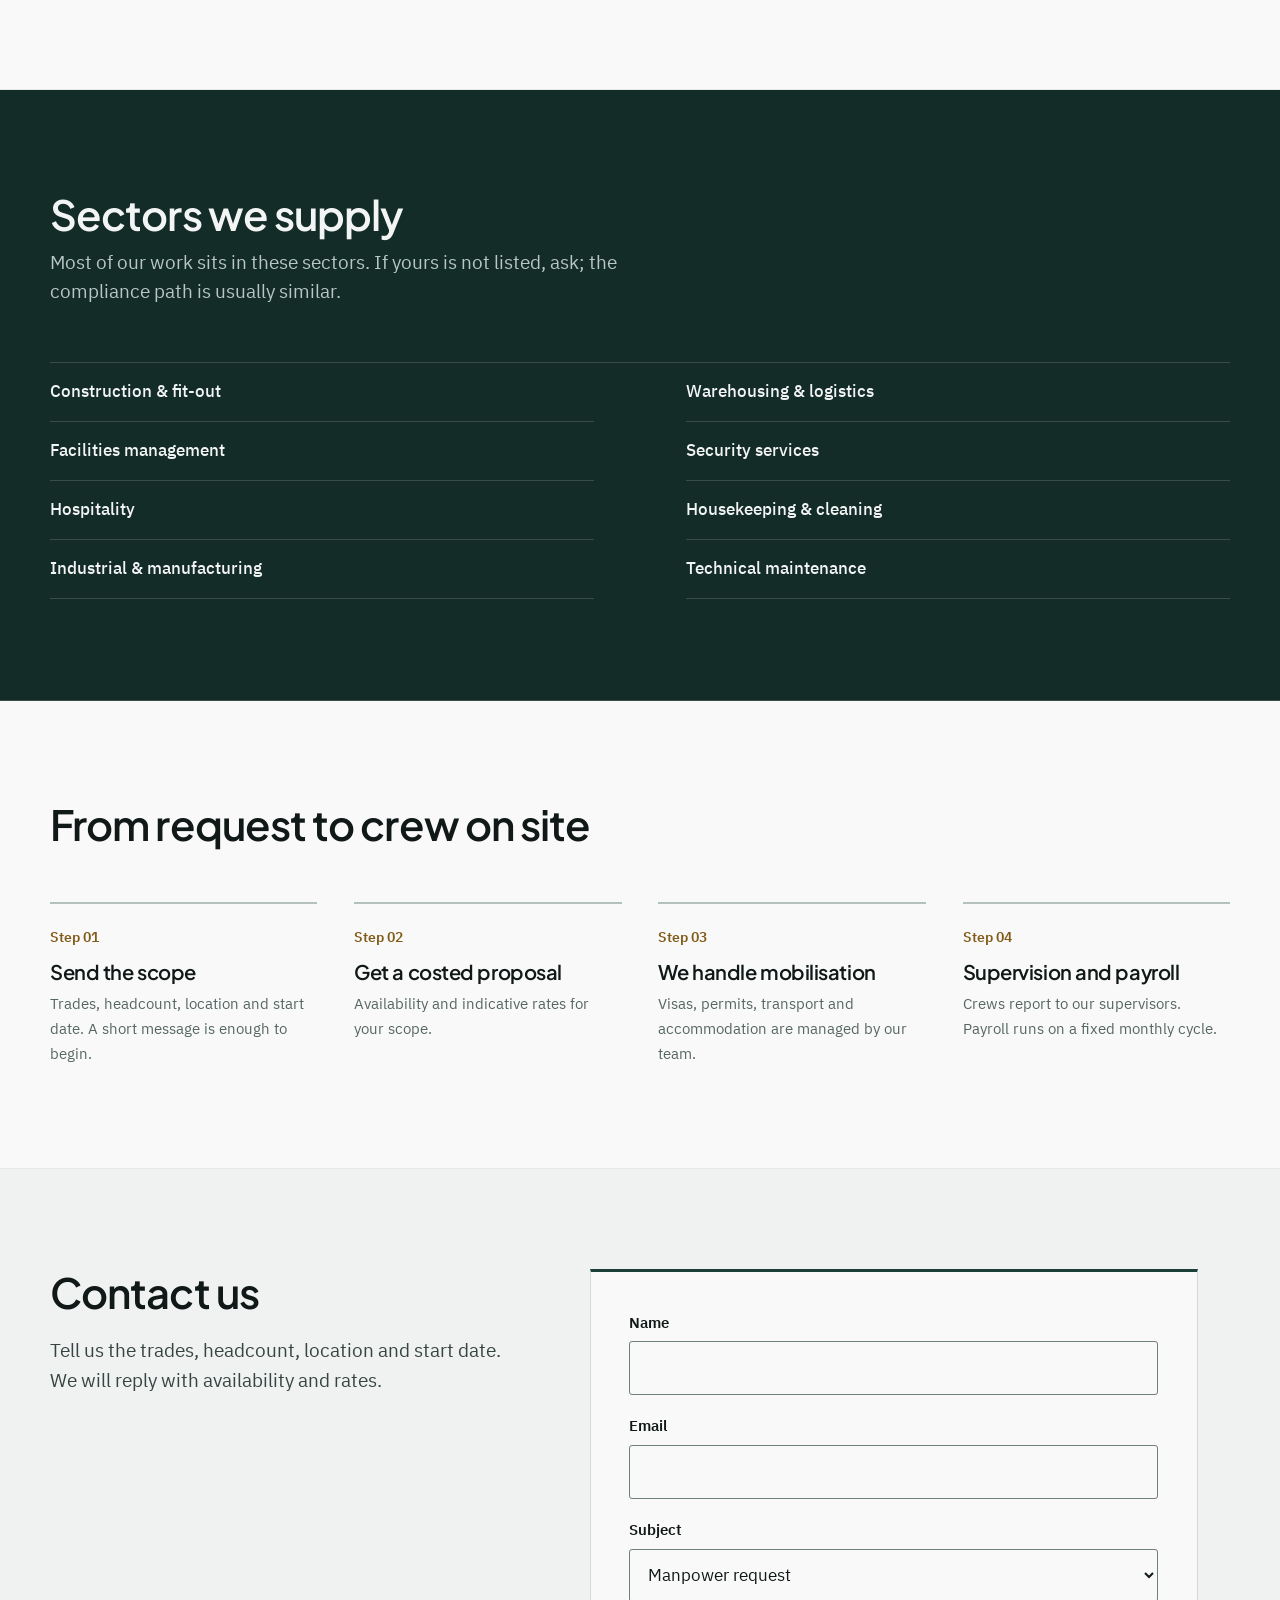
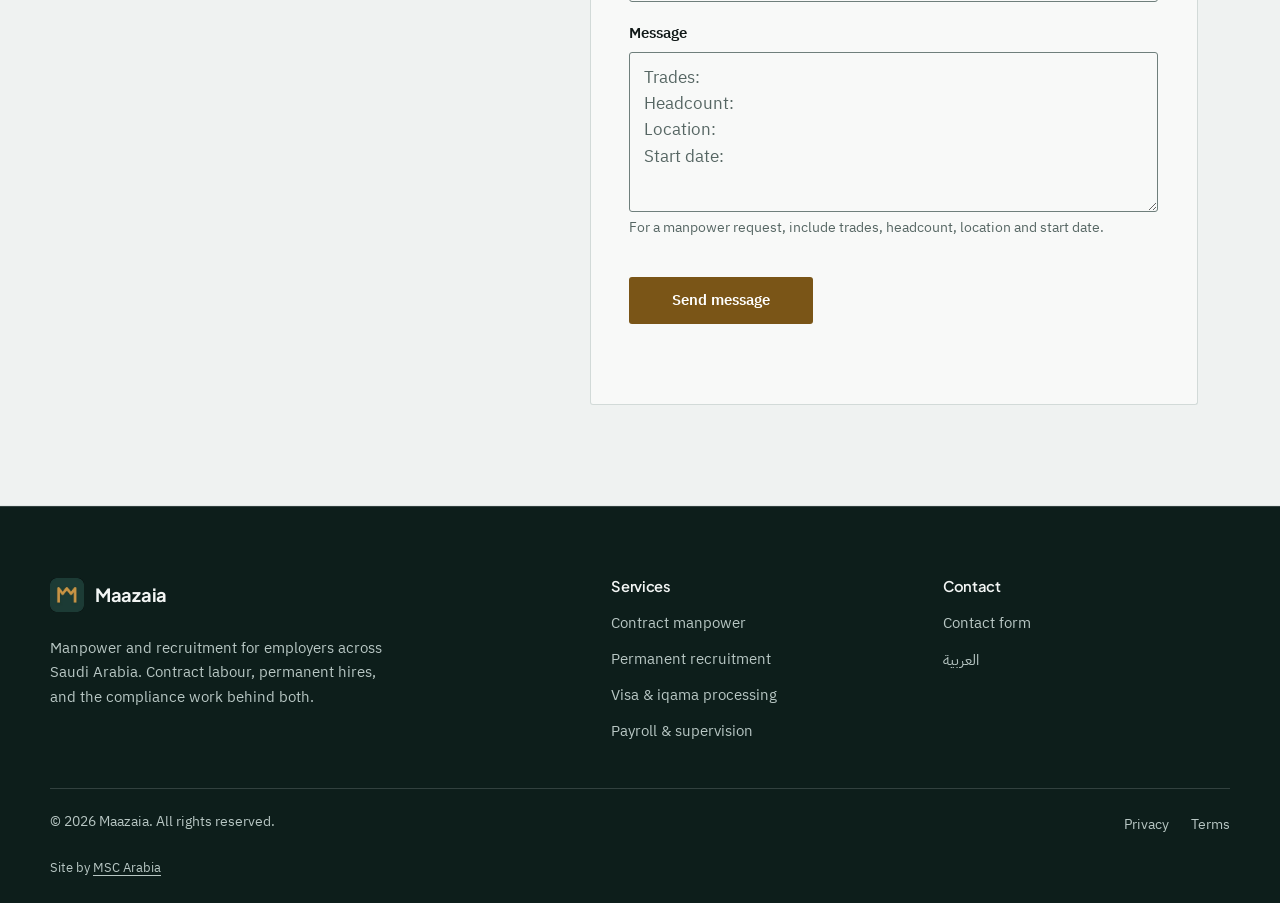
==== commit e54f8302: "redesign v2: contact form, self-hosted fonts, Arabic legal pages, security headers" ====
--- a/index.html
+++ b/index.html
@@ -2,9 +2,9 @@
 <html lang="en" dir="ltr">
 <head>
 <meta charset="utf-8">
-<link rel="preload" as="script" href="/assets/js/theme.js">
 <script src="/assets/js/theme.js"></script>
 <meta name="viewport" content="width=device-width, initial-scale=1">
+<meta name="color-scheme" content="light dark">
 <title>Maazaia | Manpower &amp; Recruitment, Saudi Arabia</title>
 <meta name="description" content="Maazaia supplies contract labour, recruits permanent staff, and handles visas, payroll and workforce supervision for employers across Saudi Arabia.">
 <link rel="canonical" href="https://maazaia.com/">
@@ -12,7 +12,8 @@
 <link rel="alternate" hreflang="ar" href="https://maazaia.com/ar/">
 <link rel="alternate" hreflang="x-default" href="https://maazaia.com/">
 <meta name="robots" content="index, follow, max-image-preview:large, max-snippet:-1">
-<meta name="theme-color" content="#0d2f2b">
+<meta name="theme-color" content="#f8f9f8" media="(prefers-color-scheme: light)">
+<meta name="theme-color" content="#0d1413" media="(prefers-color-scheme: dark)">
 <meta property="og:type" content="website">
 <meta property="og:site_name" content="Maazaia">
 <meta property="og:locale" content="en_US">
@@ -20,43 +21,73 @@
 <meta property="og:url" content="https://maazaia.com/">
 <meta property="og:title" content="Maazaia | Manpower &amp; Recruitment, Saudi Arabia">
 <meta property="og:description" content="Contract labour, permanent recruitment, and the compliance work that keeps both running.">
-<meta property="og:image" content="https://maazaia.com/assets/img/og-image.svg">
-<meta property="og:image:width" content="1200">
-<meta property="og:image:height" content="630">
-<meta property="og:image:alt" content="Maazaia — manpower and recruitment for Saudi Arabia">
+<meta property="og:image" content="https://maazaia.com/assets/img/og-image.png">
+<meta property="og:image:type" content="image/png">
+<meta property="og:image:width" content="1024">
+<meta property="og:image:height" content="538">
+<meta property="og:image:alt" content="Maazaia: manpower and recruitment for Saudi Arabia">
 <meta name="twitter:card" content="summary_large_image">
 <meta name="twitter:title" content="Maazaia | Manpower &amp; Recruitment, Saudi Arabia">
 <meta name="twitter:description" content="Contract labour, permanent recruitment, and the compliance work that keeps both running.">
-<meta name="twitter:image" content="https://maazaia.com/assets/img/og-image.svg">
-<link rel="icon" href="/assets/img/favicon.svg" type="image/svg+xml">
-<link rel="apple-touch-icon" href="/assets/img/apple-touch-icon.svg">
-<link rel="preconnect" href="https://fonts.googleapis.com">
-<link rel="preconnect" href="https://fonts.gstatic.com" crossorigin>
-<link rel="preload" as="style" href="https://fonts.googleapis.com/css2?family=IBM+Plex+Sans+Arabic:wght@300;400;500;600;700&family=Newsreader:ital,opsz,wght@1,6..72,300;1,6..72,500&display=swap">
-<link rel="stylesheet" href="https://fonts.googleapis.com/css2?family=IBM+Plex+Sans+Arabic:wght@300;400;500;600;700&family=Newsreader:ital,opsz,wght@1,6..72,300;1,6..72,500&display=swap" media="print" data-async-font>
-<noscript><link rel="stylesheet" href="https://fonts.googleapis.com/css2?family=IBM+Plex+Sans+Arabic:wght@300;400;500;600;700&family=Newsreader:ital,opsz,wght@1,6..72,300;1,6..72,500&display=swap"></noscript>
+<meta name="twitter:image" content="https://maazaia.com/assets/img/og-image.png">
+<meta name="twitter:image:alt" content="Maazaia: manpower and recruitment for Saudi Arabia">
+<link rel="icon" href="/favicon.ico" sizes="48x48">
+<link rel="icon" href="/assets/img/favicon-32.png" type="image/png" sizes="32x32">
+<link rel="icon" href="/assets/img/icon-192.png" type="image/png" sizes="192x192">
+<link rel="apple-touch-icon" href="/assets/img/apple-touch-icon.png">
+<link rel="preload" href="/assets/fonts/plex-latin-400.woff2" as="font" type="font/woff2" crossorigin>
 <link rel="stylesheet" href="/assets/css/styles.css">
 <script type="application/ld+json">
 {
   "@context": "https://schema.org",
   "@type": "EmploymentAgency",
+  "@id": "https://maazaia.com/#organization",
   "name": "Maazaia",
   "alternateName": "مازايا",
   "url": "https://maazaia.com/",
-  "logo": "https://maazaia.com/assets/img/logo-placeholder.svg",
-  "image": "https://maazaia.com/assets/img/og-image.svg",
+  "logo": "https://maazaia.com/assets/img/logo-mark.jpg",
+  "image": "https://maazaia.com/assets/img/og-image.png",
   "description": "Maazaia supplies contract labour, recruits permanent staff, and handles visas, payroll and workforce supervision for employers across Saudi Arabia.",
-  "email": "info@maazaia.com",
-  "areaServed": { "@type": "Country", "name": "Saudi Arabia" },
-  "knowsLanguage": ["ar", "en"],
+  "areaServed": {
+    "@type": "Country",
+    "name": "Saudi Arabia"
+  },
+  "knowsLanguage": [
+    "ar",
+    "en"
+  ],
   "hasOfferCatalog": {
     "@type": "OfferCatalog",
     "name": "Workforce services",
     "itemListElement": [
-      { "@type": "Offer", "itemOffered": { "@type": "Service", "name": "Contract manpower supply" } },
-      { "@type": "Offer", "itemOffered": { "@type": "Service", "name": "Permanent recruitment" } },
-      { "@type": "Offer", "itemOffered": { "@type": "Service", "name": "Visa and iqama processing" } },
-      { "@type": "Offer", "itemOffered": { "@type": "Service", "name": "Payroll and workforce supervision" } }
+      {
+        "@type": "Offer",
+        "itemOffered": {
+          "@type": "Service",
+          "name": "Contract manpower supply"
+        }
+      },
+      {
+        "@type": "Offer",
+        "itemOffered": {
+          "@type": "Service",
+          "name": "Permanent recruitment"
+        }
+      },
+      {
+        "@type": "Offer",
+        "itemOffered": {
+          "@type": "Service",
+          "name": "Visa and iqama processing"
+        }
+      },
+      {
+        "@type": "Offer",
+        "itemOffered": {
+          "@type": "Service",
+          "name": "Payroll and workforce supervision"
+        }
+      }
     ]
   }
 }
@@ -67,8 +98,8 @@
 
 <header class="site-head">
   <div class="wrap site-head__in">
-    <a class="brand" href="/" aria-label="Maazaia — home">
-      <img class="brand__mark" src="/assets/img/logo-placeholder.svg" alt="" width="34" height="34">
+    <a class="brand" href="/" aria-label="Maazaia, home">
+      <img class="brand__mark" src="/assets/img/logo-mark.jpg" alt="" width="34" height="34">
       <span>Maazaia</span>
     </a>
     <nav class="nav" aria-label="Main">
@@ -80,72 +111,66 @@
       </ul>
     </nav>
     <div class="head-actions">
-      <button class="theme-btn" type="button" data-theme-toggle aria-pressed="false" aria-label="Toggle dark mode"><svg class="icon-moon" viewBox="0 0 24 24" fill="none" stroke="currentColor" stroke-width="1.8" stroke-linecap="round" stroke-linejoin="round" aria-hidden="true"><path d="M20 14.5A8.5 8.5 0 019.5 4a8.5 8.5 0 1010.5 10.5z"/></svg><svg class="icon-sun" viewBox="0 0 24 24" fill="none" stroke="currentColor" stroke-width="1.8" stroke-linecap="round" stroke-linejoin="round" aria-hidden="true"><circle cx="12" cy="12" r="4"/><path d="M12 2v2M12 20v2M4.9 4.9l1.4 1.4M17.7 17.7l1.4 1.4M2 12h2M20 12h2M4.9 19.1l1.4-1.4M17.7 6.3l1.4-1.4"/></svg></button><a class="lang" href="/ar/" hreflang="ar" lang="ar" aria-label="الموقع باللغة العربية">العربية</a>
-      <a class="btn head-cta" href="#contact">Get in touch</a>
-      <button class="burger" data-burger aria-expanded="false" aria-controls="drawer" aria-label="Open menu">
-        <svg width="22" height="22" viewBox="0 0 24 24" fill="none" stroke="currentColor" stroke-width="1.8" stroke-linecap="round" aria-hidden="true"><path d="M4 7h16M4 12h16M4 17h16"/></svg>
-      </button>
+      <button class="theme-btn" type="button" data-theme-toggle aria-pressed="false" aria-label="Dark mode"><svg class="icon-moon" viewBox="0 0 24 24" fill="none" stroke="currentColor" stroke-width="1.8" stroke-linecap="round" stroke-linejoin="round" aria-hidden="true"><path d="M20 14.5A8.5 8.5 0 019.5 4a8.5 8.5 0 1010.5 10.5z"/></svg><svg class="icon-sun" viewBox="0 0 24 24" fill="none" stroke="currentColor" stroke-width="1.8" stroke-linecap="round" stroke-linejoin="round" aria-hidden="true"><circle cx="12" cy="12" r="4"/><path d="M12 2v2M12 20v2M4.9 4.9l1.4 1.4M17.7 17.7l1.4 1.4M2 12h2M20 12h2M4.9 19.1l1.4-1.4M17.7 6.3l1.4-1.4"/></svg></button>
+      <a class="lang" href="/ar/" lang="ar" hreflang="ar">العربية</a>
+      <a class="btn head-cta" href="#contact">Contact us</a>
+      <button class="burger" type="button" data-burger aria-expanded="false" aria-controls="drawer" aria-label="Open menu"><svg width="22" height="22" viewBox="0 0 24 24" fill="none" stroke="currentColor" stroke-width="1.8" stroke-linecap="round" aria-hidden="true"><path d="M4 7h16M4 12h16M4 17h16"/></svg></button>
     </div>
   </div>
 </header>
 
-<div class="drawer" id="drawer" data-open="false">
+<div class="drawer" id="drawer" role="dialog" aria-modal="true" aria-label="Menu" data-open="false">
   <div class="wrap">
     <div class="drawer__top">
-      <a class="brand" href="/" data-drawer-close><img class="brand__mark" src="/assets/img/logo-placeholder.svg" alt="" width="34" height="34"><span>Maazaia</span></a>
-      <button class="burger" data-burger aria-label="Close menu" style="display:block">
-        <svg width="22" height="22" viewBox="0 0 24 24" fill="none" stroke="currentColor" stroke-width="1.8" stroke-linecap="round" aria-hidden="true"><path d="M6 6l12 12M18 6L6 18"/></svg>
-      </button>
+      <a class="brand" href="/"><img class="brand__mark" src="/assets/img/logo-mark.jpg" alt="" width="34" height="34"><span>Maazaia</span></a>
+      <button class="burger" type="button" data-drawer-close-btn aria-label="Close menu"><svg width="22" height="22" viewBox="0 0 24 24" fill="none" stroke="currentColor" stroke-width="1.8" stroke-linecap="round" aria-hidden="true"><path d="M6 6l12 12M18 6L6 18"/></svg></button>
     </div>
     <nav class="drawer__list" aria-label="Mobile">
       <a href="#services" data-drawer-close>Services</a>
       <a href="#sectors" data-drawer-close>Sectors</a>
       <a href="#how" data-drawer-close>How it works</a>
       <a href="#contact" data-drawer-close>Contact</a>
-      <a href="/ar/" lang="ar" data-drawer-close>العربية</a>
     </nav>
   </div>
 </div>
 
-<main id="main"><div class="ambient" aria-hidden="true"><span class="ambient__blob ambient__blob--1"></span><span class="ambient__blob ambient__blob--2"></span><span class="ambient__blob ambient__blob--3"></span></div>
-<section class="hero">
+<main id="main">
+  <section class="hero">
     <div class="wrap hero__grid">
       <div class="hero__copy">
-        <span class="eyebrow">Manpower &amp; recruitment · Saudi Arabia</span>
-        <h1>Workforce, <em>without</em> the paperwork.</h1>
-        <p class="hero__sub">Maazaia supplies contract labour, recruits permanent staff, and handles the visas, payroll and supervision behind them — so your project keeps moving when the compliance side gets complicated.</p>
+        <h1>Workforce without the paperwork.</h1>
+        <p class="hero__sub">Maazaia supplies contract labour, recruits permanent staff, and handles the visas, payroll and supervision that go with them.</p>
         <div class="btns">
-          <a class="btn btn--accent btn--lg" href="mailto:info@maazaia.com?subject=Manpower%20enquiry">
-            Request manpower
-            <svg class="i" viewBox="0 0 24 24" fill="none" stroke="currentColor" stroke-width="1.8" stroke-linecap="round" stroke-linejoin="round" aria-hidden="true"><path d="M5 12h14M13 5l7 7-7 7"/></svg>
-          </a>
-          <a class="btn btn--ondark btn--lg" href="#contact">Send your CV</a>
+          <a class="btn btn--accent btn--lg" href="#contact">Request manpower</a>
+          <a class="btn btn--ondark btn--lg" href="#services">See services</a>
         </div>
         <ul class="trust">
           <li class="trust__item"><svg viewBox="0 0 24 24" fill="none" stroke="currentColor" stroke-width="1.9" stroke-linecap="round" stroke-linejoin="round" aria-hidden="true"><path d="M20 6L9 17l-5-5"/></svg>Trades, technical and industrial</li>
           <li class="trust__item"><svg viewBox="0 0 24 24" fill="none" stroke="currentColor" stroke-width="1.9" stroke-linecap="round" stroke-linejoin="round" aria-hidden="true"><path d="M20 6L9 17l-5-5"/></svg>Visa and iqama handled in-house</li>
-          <li class="trust__item"><svg viewBox="0 0 24 24" fill="none" stroke="currentColor" stroke-width="1.9" stroke-linecap="round" stroke-linejoin="round" aria-hidden="true"><path d="M20 6L9 17l-5-5"/></svg>No fees charged to candidates</li>
+          <li class="trust__item"><svg viewBox="0 0 24 24" fill="none" stroke="currentColor" stroke-width="1.9" stroke-linecap="round" stroke-linejoin="round" aria-hidden="true"><path d="M20 6L9 17l-5-5"/></svg>Indicative rates with no obligation</li>
         </ul>
       </div>
-      <div>
-        <blockquote class="hero__quote">
-          Give us the scope. Sourcing, paperwork, payroll and the people on site come back to us.
-          <cite>How a Maazaia engagement runs</cite>
-        </blockquote>
-      </div>
-    </div>
-  </section>
-
-  <section class="section" id="services">
+      <aside class="brief" aria-labelledby="brief-title">
+        <h2 class="brief__title" id="brief-title">A request starts with four details</h2>
+        <dl>
+          <div class="brief__row"><dt>Trades</dt><dd>For example electrical, HVAC, warehouse or hospitality.</dd></div>
+          <div class="brief__row"><dt>Headcount</dt><dd>How many people you need.</dd></div>
+          <div class="brief__row"><dt>Location</dt><dd>The site or city in Saudi Arabia.</dd></div>
+          <div class="brief__row"><dt>Start date</dt><dd>When the crew needs to be on site.</dd></div>
+        </dl>
+        <p class="brief__foot">We reply with availability and indicative rates.</p>
+      </aside>
+    </div>
+  </section>
+
+  <section class="section" id="services" aria-labelledby="services-h">
     <div class="wrap">
       <div class="head">
-        <span class="eyebrow">What we do</span>
-        <h2>Four services, one point of contact.</h2>
+        <h2 id="services-h">Services</h2>
         <p class="lead">Take one service or all four. Most engagements start with manpower supply and add compliance support once the first crew mobilises.</p>
       </div>
       <div class="cards">
-        <article class="card rv">
-          <span class="card__n">01</span>
+        <article class="card">
           <h3>Contract manpower</h3>
           <p>Trades, technical and industrial crews supplied on contract terms, mobilised and supervised by our own staff.</p>
           <ul class="card__list">
@@ -154,8 +179,7 @@
             <li>Hospitality and facilities</li>
           </ul>
         </article>
-        <article class="card rv" data-delay="80">
-          <span class="card__n">02</span>
+        <article class="card">
           <h3>Permanent recruitment</h3>
           <p>Local and overseas hires for roles you need filled permanently, including Saudization-ready candidates.</p>
           <ul class="card__list">
@@ -164,20 +188,18 @@
             <li>Offer negotiation and onboarding</li>
           </ul>
         </article>
-        <article class="card rv" data-delay="160">
-          <span class="card__n">03</span>
+        <article class="card">
           <h3>Visa &amp; iqama processing</h3>
-          <p>The government paperwork handled end to end, so your schedule does not depend on someone else's queue.</p>
+          <p>Work permits, visas and iqamas processed end to end by our team.</p>
           <ul class="card__list">
             <li>Work permits and visa processing</li>
             <li>iqama issuance and renewal</li>
             <li>MHRSD and GOSI registrations</li>
           </ul>
         </article>
-        <article class="card rv" data-delay="240">
-          <span class="card__n">04</span>
+        <article class="card">
           <h3>Payroll &amp; supervision</h3>
-          <p>Accurate payroll and on-site supervision, so output is somebody's job rather than everybody's hope.</p>
+          <p>Payroll on a fixed monthly cycle, with site supervisors reporting on output.</p>
           <ul class="card__list">
             <li>Payroll processing</li>
             <li>GOSI and end-of-service handling</li>
@@ -188,48 +210,47 @@
     </div>
   </section>
 
-  <section class="section band--ink" id="sectors">
+  <section class="section band--ink" id="sectors" aria-labelledby="sectors-h">
     <div class="wrap">
       <div class="head">
-        <span class="eyebrow">Sectors</span>
-        <h2>Where we send crews.</h2>
-        <p class="lead">Most of our work sits in these sectors. If yours is not listed, ask — the compliance path is usually similar.</p>
+        <h2 id="sectors-h">Sectors we supply</h2>
+        <p class="lead">Most of our work sits in these sectors. If yours is not listed, ask; the compliance path is usually similar.</p>
       </div>
       <ul class="sectors">
-        <li class="pill rv">Construction &amp; fit-out</li>
-        <li class="pill rv" data-delay="60">Facilities management</li>
-        <li class="pill rv" data-delay="120">Hospitality</li>
-        <li class="pill rv" data-delay="60">Industrial &amp; manufacturing</li>
-        <li class="pill rv" data-delay="120">Warehousing &amp; logistics</li>
-        <li class="pill rv">Security services</li>
-        <li class="pill rv" data-delay="60">Housekeeping &amp; cleaning</li>
-        <li class="pill rv" data-delay="120">Technical maintenance</li>
+        <li>Construction &amp; fit-out</li>
+        <li>Facilities management</li>
+        <li>Hospitality</li>
+        <li>Industrial &amp; manufacturing</li>
+        <li>Warehousing &amp; logistics</li>
+        <li>Security services</li>
+        <li>Housekeeping &amp; cleaning</li>
+        <li>Technical maintenance</li>
       </ul>
     </div>
   </section>
-<section class="section" id="how">
+
+  <section class="section" id="how" aria-labelledby="how-h">
     <div class="wrap">
       <div class="head">
-        <span class="eyebrow">How it works</span>
-        <h2>From first email to crew on site.</h2>
+        <h2 id="how-h">From request to crew on site</h2>
       </div>
       <div class="process">
-        <div class="step rv">
+        <div class="step">
           <span class="step__n">Step 01</span>
           <h3>Send the scope</h3>
-          <p>Trades, headcount, location and start date. A short email is enough to begin.</p>
-        </div>
-        <div class="step rv" data-delay="80">
+          <p>Trades, headcount, location and start date. A short message is enough to begin.</p>
+        </div>
+        <div class="step">
           <span class="step__n">Step 02</span>
           <h3>Get a costed proposal</h3>
-          <p>Availability and indicative rates, with no obligation attached.</p>
-        </div>
-        <div class="step rv" data-delay="160">
+          <p>Availability and indicative rates for your scope.</p>
+        </div>
+        <div class="step">
           <span class="step__n">Step 03</span>
           <h3>We handle mobilisation</h3>
           <p>Visas, permits, transport and accommodation are managed by our team.</p>
         </div>
-        <div class="step rv" data-delay="240">
+        <div class="step">
           <span class="step__n">Step 04</span>
           <h3>Supervision and payroll</h3>
           <p>Crews report to our supervisors. Payroll runs on a fixed monthly cycle.</p>
@@ -238,60 +259,78 @@
     </div>
   </section>
 
-  <section class="section band" id="contact">
+  <section class="section band" id="contact" aria-labelledby="contact-h">
     <div class="wrap contact-wrap">
-      <div class="rv">
-        <span class="eyebrow">Contact</span>
-        <h2>Get in touch.</h2>
-        <p class="lead">Whether you need a crew next month or a permanent hire next quarter, the first step is the same — send the scope by email.</p>
-        <div class="email-panel" style="margin-top:2rem">
-          <span class="email-panel__label">Email</span>
-          <a href="mailto:info@maazaia.com">info@maazaia.com</a>
-          <p>Use the subject line to tell us whether this is a manpower request, a recruitment brief, or a CV submission. It routes straight to the right desk.</p>
-        </div>
-      </div>
-      <div class="audience rv" data-delay="120">
-        <div class="audience__col">
-          <span class="eyebrow">For employers</span>
-          <h3>Need staff?</h3>
-          <p>Send the trades, headcount and start date. You get availability and indicative rates back with no obligation.</p>
-          <a class="btn btn--accent" style="margin-top:1.4rem" href="mailto:info@maazaia.com?subject=Manpower%20enquiry">Request manpower</a>
-        </div>
-        <div class="audience__col">
-          <span class="eyebrow">For jobseekers</span>
-          <h3>Looking for work?</h3>
-          <p>Send your CV once. We match it against live openings with client employers across the Kingdom. We never charge candidates a fee.</p>
-          <a class="btn btn--ghost" style="margin-top:1.4rem" href="mailto:info@maazaia.com?subject=CV%20submission">Send your CV</a>
-        </div>
-      </div>
-    </div>
-  </section>
-<!--BODY3-->
+      <div>
+        <h2 id="contact-h">Contact us</h2>
+        <p class="lead">Tell us the trades, headcount, location and start date. We will reply with availability and rates.</p>
+      </div>
+      <div>
+        <form class="contact-form" action="/api/contact" method="post" data-contact-form data-turnstile-sitekey="">
+          <div class="field">
+            <label for="f-name">Name</label>
+            <input id="f-name" type="text" name="name" autocomplete="name" maxlength="100" required aria-describedby="e-name">
+            <p class="field-error" id="e-name" data-error-for="name"></p>
+          </div>
+          <div class="field">
+            <label for="f-email">Email</label>
+            <input id="f-email" type="email" name="email" autocomplete="email" maxlength="254" required aria-describedby="e-email">
+            <p class="field-error" id="e-email" data-error-for="email"></p>
+          </div>
+          <div class="field">
+            <label for="f-subject">Subject</label>
+            <select id="f-subject" name="subject" required aria-describedby="e-subject">
+              <option value="Manpower request">Manpower request</option>
+              <option value="Permanent recruitment brief">Permanent recruitment brief</option>
+              <option value="Visa, iqama or payroll support">Visa, iqama or payroll support</option>
+              <option value="Other enquiry">Other enquiry</option>
+            </select>
+            <p class="field-error" id="e-subject" data-error-for="subject"></p>
+          </div>
+          <div class="field">
+            <label for="f-message">Message</label>
+            <textarea id="f-message" name="message" minlength="10" maxlength="3000" required placeholder="Trades:&#10;Headcount:&#10;Location:&#10;Start date:" aria-describedby="h-message e-message"></textarea>
+            <p class="hint" id="h-message">For a manpower request, include trades, headcount, location and start date.</p>
+            <p class="field-error" id="e-message" data-error-for="message"></p>
+          </div>
+          <div class="hp" aria-hidden="true" inert>
+            <label>Reference code (leave empty) <input type="text" name="ref_code" tabindex="-1" autocomplete="off"></label>
+          </div>
+          <input type="hidden" name="lang" value="en">
+          <input type="hidden" name="ts" value="">
+          <div data-turnstile></div>
+          <button class="btn btn--accent" type="submit">Send message</button>
+          <p class="form-status" role="status" data-form-status></p>
+        </form>
+      </div>
+    </div>
+  </section>
 </main>
+
 <footer class="site-foot">
   <div class="wrap">
     <div class="foot__cols">
       <div class="foot__brand">
-        <a class="brand" href="/" style="color:#f2f6f5">
-          <img class="brand__mark" src="/assets/img/logo-placeholder.svg" alt="" width="34" height="34">
+        <a class="brand" href="/">
+          <img class="brand__mark" src="/assets/img/logo-mark.jpg" alt="" width="34" height="34">
           <span>Maazaia</span>
         </a>
         <p>Manpower and recruitment for employers across Saudi Arabia. Contract labour, permanent hires, and the compliance work behind both.</p>
       </div>
       <div>
-        <h2 class="foot__h">On this page</h2>
+        <h2 class="foot__h">Services</h2>
         <ul class="foot__list">
-          <li><a href="#services">Services</a></li>
-          <li><a href="#sectors">Sectors</a></li>
-          <li><a href="#how">How it works</a></li>
-          <li><a href="#contact">Contact</a></li>
+          <li><span>Contract manpower</span></li>
+          <li><span>Permanent recruitment</span></li>
+          <li><span>Visa &amp; iqama processing</span></li>
+          <li><span>Payroll &amp; supervision</span></li>
         </ul>
       </div>
       <div>
         <h2 class="foot__h">Contact</h2>
         <ul class="foot__list">
-          <li><a href="mailto:info@maazaia.com">info@maazaia.com</a></li>
-          <li><a href="/ar/" lang="ar">العربية</a></li>
+          <li><a href="#contact">Contact form</a></li>
+          <li><a href="/ar/" lang="ar" hreflang="ar">العربية</a></li>
         </ul>
       </div>
     </div>
@@ -299,28 +338,13 @@
       <span>© 2026 Maazaia. All rights reserved.</span>
       <nav aria-label="Legal">
         <a href="/privacy">Privacy</a>
-        <a href="/cookies">Cookies</a>
         <a href="/terms">Terms</a>
       </nav>
     </div>
-    <p class="foot__credit">Made with care by <a href="https://mscarabia.com" rel="noopener">MSC Arabia</a></p>
+    <p class="foot__credit">Site by <a href="https://mscarabia.com" rel="noopener noreferrer"><span lang="en">MSC Arabia</span></a></p>
   </div>
 </footer>
 
-<!-- Cookie notice. The site sets no tracking cookies today, so this is
-     informational rather than a consent gate. See /cookies for details. -->
-<aside class="cookie" data-cookie-notice data-show="false" role="dialog" aria-live="polite" aria-label="Cookie notice">
-  <p>
-    This site does not use tracking cookies or analytics. We only store your
-    cookie choice locally in your browser. Read the
-    <a href="/cookies">cookie policy</a>.
-  </p>
-  <div class="cookie__actions">
-    <button class="btn" type="button" data-cookie-choice="essential">Got it</button>
-    <a class="btn btn--ghost" href="/cookies">Read policy</a>
-  </div>
-</aside>
-
 <script src="/assets/js/main.js" defer></script>
 </body>
-</html>+</html>
--- a/assets/css/styles.css
+++ b/assets/css/styles.css
@@ -1,517 +1,380 @@
-/* ============================================================
-   Maazaia — design system
-   Tokens first, then primitives, then components.
-   Dark sections re-declare their own text colours, so light text
-   can never land on a light background in either RTL direction.
-   ============================================================ */
-
+/* ==========================================================================
+   Maazaia: stylesheet
+   Fonts are self-hosted (no third-party requests). No decorative motion.
+   ========================================================================== */
+
+/* ---------- Fonts ---------- */
+@font-face { font-family: "IBM Plex Sans Arabic"; font-weight: 400; font-style: normal; font-display: swap; src: url("/assets/fonts/plex-latin-400.woff2") format("woff2"); unicode-range: U+0000-00FF,U+0131,U+0152-0153,U+02BB-02BC,U+02C6,U+02DA,U+02DC,U+0304,U+0308,U+0329,U+2000-206F,U+20AC,U+2122,U+2191,U+2193,U+2212,U+2215,U+FEFF,U+FFFD; }
+@font-face { font-family: "IBM Plex Sans Arabic"; font-weight: 500; font-style: normal; font-display: swap; src: url("/assets/fonts/plex-latin-500.woff2") format("woff2"); unicode-range: U+0000-00FF,U+0131,U+0152-0153,U+02BB-02BC,U+02C6,U+02DA,U+02DC,U+0304,U+0308,U+0329,U+2000-206F,U+20AC,U+2122,U+2191,U+2193,U+2212,U+2215,U+FEFF,U+FFFD; }
+@font-face { font-family: "IBM Plex Sans Arabic"; font-weight: 600; font-style: normal; font-display: swap; src: url("/assets/fonts/plex-latin-600.woff2") format("woff2"); unicode-range: U+0000-00FF,U+0131,U+0152-0153,U+02BB-02BC,U+02C6,U+02DA,U+02DC,U+0304,U+0308,U+0329,U+2000-206F,U+20AC,U+2122,U+2191,U+2193,U+2212,U+2215,U+FEFF,U+FFFD; }
+@font-face { font-family: "IBM Plex Sans Arabic"; font-weight: 700; font-style: normal; font-display: swap; src: url("/assets/fonts/plex-latin-700.woff2") format("woff2"); unicode-range: U+0000-00FF,U+0131,U+0152-0153,U+02BB-02BC,U+02C6,U+02DA,U+02DC,U+0304,U+0308,U+0329,U+2000-206F,U+20AC,U+2122,U+2191,U+2193,U+2212,U+2215,U+FEFF,U+FFFD; }
+@font-face { font-family: "IBM Plex Sans Arabic"; font-weight: 400; font-style: normal; font-display: swap; src: url("/assets/fonts/plex-arabic-400.woff2") format("woff2"); unicode-range: U+0600-06FF,U+0750-077F,U+0870-088E,U+0890-0891,U+0897-08E1,U+08E3-08FF,U+200C-200E,U+2010-2011,U+204F,U+2E41,U+FB50-FDFF,U+FE70-FE74,U+FE76-FEFC,U+102E0-102FB,U+10E60-10E7E,U+10EC2-10EC4,U+10EFC-10EFF,U+1EE00-1EE03,U+1EE05-1EE1F,U+1EE21-1EE22,U+1EE24,U+1EE27,U+1EE29-1EE32,U+1EE34-1EE37,U+1EE39,U+1EE3B,U+1EE42,U+1EE47,U+1EE49,U+1EE4B,U+1EE4D-1EE4F,U+1EE51-1EE52,U+1EE54,U+1EE57,U+1EE59,U+1EE5B,U+1EE5D,U+1EE5F,U+1EE61-1EE62,U+1EE64,U+1EE67-1EE6A,U+1EE6C-1EE72,U+1EE74-1EE77,U+1EE79-1EE7C,U+1EE7E,U+1EE80-1EE89,U+1EE8B-1EE9B,U+1EEA1-1EEA3,U+1EEA5-1EEA9,U+1EEAB-1EEBB,U+1EEF0-1EEF1; }
+@font-face { font-family: "IBM Plex Sans Arabic"; font-weight: 500; font-style: normal; font-display: swap; src: url("/assets/fonts/plex-arabic-500.woff2") format("woff2"); unicode-range: U+0600-06FF,U+0750-077F,U+0870-088E,U+0890-0891,U+0897-08E1,U+08E3-08FF,U+200C-200E,U+2010-2011,U+204F,U+2E41,U+FB50-FDFF,U+FE70-FE74,U+FE76-FEFC,U+102E0-102FB,U+10E60-10E7E,U+10EC2-10EC4,U+10EFC-10EFF,U+1EE00-1EE03,U+1EE05-1EE1F,U+1EE21-1EE22,U+1EE24,U+1EE27,U+1EE29-1EE32,U+1EE34-1EE37,U+1EE39,U+1EE3B,U+1EE42,U+1EE47,U+1EE49,U+1EE4B,U+1EE4D-1EE4F,U+1EE51-1EE52,U+1EE54,U+1EE57,U+1EE59,U+1EE5B,U+1EE5D,U+1EE5F,U+1EE61-1EE62,U+1EE64,U+1EE67-1EE6A,U+1EE6C-1EE72,U+1EE74-1EE77,U+1EE79-1EE7C,U+1EE7E,U+1EE80-1EE89,U+1EE8B-1EE9B,U+1EEA1-1EEA3,U+1EEA5-1EEA9,U+1EEAB-1EEBB,U+1EEF0-1EEF1; }
+@font-face { font-family: "IBM Plex Sans Arabic"; font-weight: 600; font-style: normal; font-display: swap; src: url("/assets/fonts/plex-arabic-600.woff2") format("woff2"); unicode-range: U+0600-06FF,U+0750-077F,U+0870-088E,U+0890-0891,U+0897-08E1,U+08E3-08FF,U+200C-200E,U+2010-2011,U+204F,U+2E41,U+FB50-FDFF,U+FE70-FE74,U+FE76-FEFC,U+102E0-102FB,U+10E60-10E7E,U+10EC2-10EC4,U+10EFC-10EFF,U+1EE00-1EE03,U+1EE05-1EE1F,U+1EE21-1EE22,U+1EE24,U+1EE27,U+1EE29-1EE32,U+1EE34-1EE37,U+1EE39,U+1EE3B,U+1EE42,U+1EE47,U+1EE49,U+1EE4B,U+1EE4D-1EE4F,U+1EE51-1EE52,U+1EE54,U+1EE57,U+1EE59,U+1EE5B,U+1EE5D,U+1EE5F,U+1EE61-1EE62,U+1EE64,U+1EE67-1EE6A,U+1EE6C-1EE72,U+1EE74-1EE77,U+1EE79-1EE7C,U+1EE7E,U+1EE80-1EE89,U+1EE8B-1EE9B,U+1EEA1-1EEA3,U+1EEA5-1EEA9,U+1EEAB-1EEBB,U+1EEF0-1EEF1; }
+@font-face { font-family: "IBM Plex Sans Arabic"; font-weight: 700; font-style: normal; font-display: swap; src: url("/assets/fonts/plex-arabic-700.woff2") format("woff2"); unicode-range: U+0600-06FF,U+0750-077F,U+0870-088E,U+0890-0891,U+0897-08E1,U+08E3-08FF,U+200C-200E,U+2010-2011,U+204F,U+2E41,U+FB50-FDFF,U+FE70-FE74,U+FE76-FEFC,U+102E0-102FB,U+10E60-10E7E,U+10EC2-10EC4,U+10EFC-10EFF,U+1EE00-1EE03,U+1EE05-1EE1F,U+1EE21-1EE22,U+1EE24,U+1EE27,U+1EE29-1EE32,U+1EE34-1EE37,U+1EE39,U+1EE3B,U+1EE42,U+1EE47,U+1EE49,U+1EE4B,U+1EE4D-1EE4F,U+1EE51-1EE52,U+1EE54,U+1EE57,U+1EE59,U+1EE5B,U+1EE5D,U+1EE5F,U+1EE61-1EE62,U+1EE64,U+1EE67-1EE6A,U+1EE6C-1EE72,U+1EE74-1EE77,U+1EE79-1EE7C,U+1EE7E,U+1EE80-1EE89,U+1EE8B-1EE9B,U+1EEA1-1EEA3,U+1EEA5-1EEA9,U+1EEAB-1EEBB,U+1EEF0-1EEF1; }
+@font-face { font-family: "Plus Jakarta Sans"; font-weight: 600; font-style: normal; font-display: swap; src: url("/assets/fonts/jakarta-latin-600.woff2") format("woff2"); unicode-range: U+0000-00FF,U+0131,U+0152-0153,U+02BB-02BC,U+02C6,U+02DA,U+02DC,U+0304,U+0308,U+0329,U+2000-206F,U+20AC,U+2122,U+2191,U+2193,U+2212,U+2215,U+FEFF,U+FFFD; }
+@font-face { font-family: "Plus Jakarta Sans"; font-weight: 700; font-style: normal; font-display: swap; src: url("/assets/fonts/jakarta-latin-700.woff2") format("woff2"); unicode-range: U+0000-00FF,U+0131,U+0152-0153,U+02BB-02BC,U+02C6,U+02DA,U+02DC,U+0304,U+0308,U+0329,U+2000-206F,U+20AC,U+2122,U+2191,U+2193,U+2212,U+2215,U+FEFF,U+FFFD; }
+
+/* ---------- Tokens ---------- */
 :root {
-  --paper:      #fbfbfa;
-  --surface:    #f4f5f4;
-  --ink:        #10161a;
-  --ink-soft:   #38444a;
-  --muted:      #5d6a70;
-  --line:       #dfe3e4;
-  --line-soft:  #eceeee;
-  --brand:      #17534c;
-  --brand-deep: #0d2f2b;
-  --brand-ink:  #081c1a;
-  /* Accent — muted brass. --accent is the text-safe shade on light
-     surfaces (>= 4.5:1 on --paper); --accent-lift is for dark only. */
-  --accent:      #8a6320;
-  --accent-lift: #c99240;
-  /* On-dark pairs, all >= 4.5:1 against --brand-deep */
-  --on-dark:      #f2f6f5;
-  --on-dark-soft: #b9c8c6;
-  --on-dark-line: rgba(255,255,255,.16);
-  --sans:  "IBM Plex Sans Arabic", var(--font-fallback);
-  --serif: "Newsreader", Georgia, "Times New Roman", serif;
-  --r-sm: 4px;
-  --r-md: 8px;
-  --r-lg: 14px;
-  --r-pill: 999px;
-  --sh-sm: 0 1px 2px rgba(16,22,26,.05), 0 1px 1px rgba(16,22,26,.04);
-  --sh-md: 0 4px 16px rgba(16,22,26,.06), 0 1px 3px rgba(16,22,26,.05);
-  --sh-lg: 0 18px 48px rgba(8,28,26,.10), 0 4px 12px rgba(8,28,26,.06);
-  --ease: cubic-bezier(.22,.61,.36,1);
-  --wrap: 1160px;
-  /* Glassmorphism */
-  --glass: rgba(255,255,255,0.72);
-  --glass-blur: 18px;
-  --glass-border: rgba(255,255,255,0.25);
-  --glass-border-hover: rgba(255,255,255,0.4);
-}
-
+  color-scheme: light dark;
+
+  --paper:       #f8f9f8;
+  --surface:     #eff2f1;
+  --ink:         #111918;
+  --ink-soft:    #364442;
+  --muted:       #566663;
+  --line:        #d2dad8;
+  --line-strong: #b4c1be;
+  --line-soft:   #e3e8e7;
+  --field-line:  #6f7f7c;   /* >= 3:1 against --paper and --surface (WCAG 1.4.11) */
+  --error:       #a8261a;
+
+  --brand:       #1c3f39;
+  --brand-fill:  #1c3f39;
+  --brand-deep:  #142c28;
+  --brand-ink:   #0d1e1b;
+
+  --accent:      #825b19;
+  --accent-fill: #7a5517;
+  --accent-lift: #cf9642;
+
+  --on-dark:      #f2f5f4;
+  --on-dark-soft: #b8c7c4;
+  --on-dark-line: rgba(242, 245, 244, 0.16);
+
+  --sans:    "IBM Plex Sans Arabic", system-ui, "Segoe UI", Tahoma, Arial, sans-serif;
+  --display: "Plus Jakarta Sans", "IBM Plex Sans Arabic", system-ui, "Segoe UI", Tahoma, Arial, sans-serif;
+
+  --r: 3px;
+  --wrap: 1180px;
+  --fast: 150ms;
+}
+
+:root[data-theme="light"] { color-scheme: light; }
+:root[data-theme="dark"]  { color-scheme: dark; }
+
+:root[data-theme="dark"] {
+  --paper:       #0d1413;
+  --surface:     #131d1b;
+  --ink:         #ebf0ef;
+  --ink-soft:    #b9c7c4;
+  --muted:       #8fa19e;
+  --line:        #243431;
+  --line-strong: #354a46;
+  --line-soft:   #1b2826;
+  --field-line:  #667f7b;
+  --error:       #ff9a8c;
+  --brand:       #76c4b6;
+  --brand-fill:  #1f4a43;
+  --brand-deep:  #091412;
+  --brand-ink:   #060d0c;
+  --accent:      #d8a14e;
+  --accent-fill: #8d641d;
+  --accent-lift: #e0b165;
+  --on-dark:      #eef3f2;
+  --on-dark-soft: #adc0bc;
+  --on-dark-line: rgba(238, 243, 242, 0.14);
+}
+
+/* Dark mode for visitors whose OS prefers it and who have JavaScript off. */
+@media (prefers-color-scheme: dark) {
+  :root:not([data-theme]) {
+    --paper: #0d1413; --surface: #131d1b; --ink: #ebf0ef; --ink-soft: #b9c7c4; --muted: #8fa19e;
+    --line: #243431; --line-strong: #354a46; --line-soft: #1b2826; --field-line: #667f7b; --error: #ff9a8c;
+    --brand: #76c4b6; --brand-fill: #1f4a43; --brand-deep: #091412; --brand-ink: #060d0c;
+    --accent: #d8a14e; --accent-fill: #8d641d; --accent-lift: #e0b165;
+    --on-dark: #eef3f2; --on-dark-soft: #adc0bc; --on-dark-line: rgba(238, 243, 242, 0.14);
+  }
+}
+
+/* ---------- Base ---------- */
 *, *::before, *::after { box-sizing: border-box; }
-html { -webkit-text-size-adjust: 100%; scroll-behavior: smooth; scroll-padding-top: 92px; }
+
+html { -webkit-text-size-adjust: 100%; scroll-behavior: smooth; scroll-padding-top: 88px; }
+
 body {
-  margin: 0; background: var(--paper); color: var(--ink);
+  margin: 0;
+  background: var(--paper);
+  color: var(--ink);
   font-family: var(--sans);
-  font-size: clamp(1rem, .96rem + .18vw, 1.075rem);
-  line-height: 1.65; -webkit-font-smoothing: antialiased; overflow-x: hidden;
-}
+  font-size: clamp(1rem, 0.96rem + 0.18vw, 1.0625rem);
+  line-height: 1.65;
+  -webkit-font-smoothing: antialiased;
+}
+:lang(ar) body, body:lang(ar) { line-height: 1.8; }
+
 img, svg { max-width: 100%; display: block; }
-a { color: inherit; text-underline-offset: .2em; }
-h1, h2, h3, h4 { line-height: 1.12; margin: 0 0 .5em; font-weight: 600; letter-spacing: -.015em; }
-h1 { font-size: clamp(2.35rem, 1.35rem + 4.4vw, 4.6rem); letter-spacing: -.032em; }
-h2 { font-size: clamp(1.7rem, 1.2rem + 2.1vw, 2.85rem); letter-spacing: -.024em; }
-h3 { font-size: clamp(1.06rem, 1rem + .35vw, 1.24rem); }
-p { margin: 0 0 1.05em; }
-:focus-visible { outline: 2px solid var(--accent); outline-offset: 3px; border-radius: 2px; }
-.wrap { width: min(var(--wrap), calc(100% - 2.75rem)); margin-inline: auto; }
-.skip { position: absolute; inset-inline-start: 1rem; top: -100px; z-index: 100; padding: .7rem 1.1rem; background: var(--accent); color: #fff; border-radius: var(--r-sm); font-weight: 600; text-decoration: none; transition: top .2s var(--ease); }
-.skip:focus { top: 1rem; }
-
-/* Subtle page texture so large flat areas do not read as synthetic */
-body::before {
-  content: ""; position: fixed; inset: 0; z-index: 0; pointer-events: none;
-  background:
-    radial-gradient(1100px 620px at 78% -8%, color-mix(in oklab, var(--brand) 7%, transparent), transparent 62%),
-    radial-gradient(820px 520px at 4% 4%, color-mix(in oklab, var(--accent) 5%, transparent), transparent 58%);
-}
-body > * { position: relative; z-index: 1; }
-
-.site-head {
-  position: sticky; top: 0; z-index: 50;
-  background: color-mix(in oklab, var(--paper) 80%, transparent);
-  backdrop-filter: saturate(180%) blur(var(--glass-blur));
-  -webkit-backdrop-filter: saturate(180%) blur(var(--glass-blur));
-  border-bottom: 1px solid var(--glass-border);
-}
-.site-head__in { min-height: 74px; display: flex; align-items: center; gap: 1.6rem; }
-.site-head.is-stuck { box-shadow: 0 1px 0 var(--line), 0 10px 30px rgba(16,22,26,.05); }
-.brand { display: inline-flex; align-items: center; gap: .6rem; color: var(--brand-deep); font-weight: 650; font-size: 1.12rem; letter-spacing: -.01em; text-decoration: none; flex: none; }
-/* The header sits on --paper, which in dark mode is near-black. The brand
-   mark text uses --brand-deep, which is *also* near-black there, so it has
-   to be re-pointed at the ink token for the theme to work. */
-:root[data-theme="dark"] .site-head .brand { color: var(--ink); }
-
-/* On dark surfaces --brand-deep resolves to a near-black that is invisible
-   against a dark page. Only text links need remapping; buttons keep their
-   own colours, which are set explicitly. */
-.band--ink .foot__list a, .dark .foot__list a, .site-foot .foot__list a,
-.band--ink .brand, .dark .brand, .site-foot .brand { color: var(--on-dark); }
-.brand__mark { width: 34px; height: 34px; }
+a { color: inherit; text-underline-offset: 0.22em; }
+
+h1, h2, h3 {
+  font-family: var(--display);
+  line-height: 1.14;
+  margin: 0 0 0.5em;
+  font-weight: 600;
+  letter-spacing: -0.022em;
+}
+:lang(ar) h1, :lang(ar) h2, :lang(ar) h3 { font-family: var(--sans); letter-spacing: 0; line-height: 1.35; }
+h1 { font-size: clamp(2.45rem, 1.5rem + 4.1vw, 4.2rem); letter-spacing: -0.03em; font-weight: 700; }
+:lang(ar) h1 { font-size: clamp(2.25rem, 1.4rem + 3.6vw, 3.7rem); line-height: 1.3; }
+h2 { font-size: clamp(1.75rem, 1.25rem + 1.9vw, 2.6rem); }
+h3 { font-size: clamp(1.1rem, 1.02rem + 0.3vw, 1.26rem); line-height: 1.3; }
+p  { margin: 0 0 1.05em; }
+
+:focus-visible { outline: 2px solid var(--accent); outline-offset: 3px; border-radius: var(--r); }
+/* Focus ring that stays visible on the dark surfaces */
+.hero :focus-visible, .phero :focus-visible, .band--ink :focus-visible, .site-foot :focus-visible { outline-color: var(--accent-lift); }
+
+.wrap { width: min(var(--wrap), calc(100% - 3rem)); margin-inline: auto; }
+
+.skip {
+  position: absolute; inset-inline-start: 1rem; top: -120px; z-index: 200;
+  padding: 0.7rem 1.15rem; background: var(--accent-fill); color: #fff;
+  border-radius: var(--r); font-weight: 600; text-decoration: none;
+}
+.skip:focus { top: 1rem; outline: 2px solid var(--ink); }
+
+/* ---------- Header ---------- */
+.site-head { position: sticky; top: 0; z-index: 50; background: var(--paper); border-bottom: 1px solid var(--line); }
+.site-head__in { min-height: 72px; display: flex; align-items: center; gap: 1.75rem; }
+
+.brand { display: inline-flex; align-items: center; gap: 0.68rem; color: var(--ink); font-family: var(--display); font-weight: 700; font-size: 1.14rem; letter-spacing: -0.015em; text-decoration: none; flex: none; }
+:lang(ar) .brand { font-family: var(--sans); letter-spacing: 0; }
+.brand__mark { width: 34px; height: 34px; border-radius: 6px; object-fit: cover; flex: none; }
+.site-foot .brand, .drawer .brand { color: inherit; }
+.site-foot .brand { color: var(--on-dark); }
+
 .nav { margin-inline: auto; }
-.nav__list { display: flex; gap: 1.65rem; list-style: none; padding: 0; margin: 0; }
-.nav__link { text-decoration: none; font-size: .93rem; color: var(--ink-soft); font-weight: 500; position: relative; padding-block: .35rem; transition: color .18s var(--ease); }
-.nav__link::after { content: ""; position: absolute; inset-inline: 0; bottom: 0; height: 1.5px; background: var(--accent); transform: scaleX(0); transform-origin: inline-start; transition: transform .24s var(--ease); }
-.nav__link:hover { color: var(--brand); }
-.nav__link:hover::after { transform: scaleX(1); }
-.head-actions { display: flex; align-items: center; gap: .7rem; flex: none; }
-.lang { font-size: .88rem; color: var(--ink-soft); text-decoration: none; font-weight: 500; }
-.lang:hover { color: var(--brand); }
-.burger { display: none; border: 0; background: none; padding: .5rem; color: inherit; cursor: pointer; border-radius: var(--r-sm); }
-
-.btns { display: flex; align-items: center; gap: .75rem; flex-wrap: wrap; }
-.btn {
-  display: inline-flex; align-items: center; justify-content: center; gap: .5rem;
-  min-height: 44px; padding: .62rem 1.2rem;
-  border: 1px solid transparent; border-radius: var(--r-sm);
-  background: var(--brand); color: #fff;
-  font: inherit; font-weight: 600; font-size: .95rem; text-decoration: none; cursor: pointer;
-  transition: background .18s var(--ease), transform .18s var(--ease), box-shadow .18s var(--ease);
-}
-.btn:hover { background: var(--brand-deep); transform: translateY(-1px); box-shadow: var(--sh-md); }
-.btn:active { transform: translateY(0) scale(.985); }
-/* --brand doubles as a link colour on light surfaces, but as a button
-   fill it needs the dedicated token so the white label stays legible. */
-.btn { background: var(--brand-fill, var(--brand)); }
-.btn:hover { background: var(--brand-deep); }
-.btn:active { transform: translateY(0); }
-/* Darker brass so the white label clears 4.5:1 */
-.btn--accent { background: #7d5a1c; color: #fff; }
-.btn--accent:hover { background: #6b4c17; }
-/* Ghost button on a dark surface — light label, light border.
-   Without this the label inherits the dark ink colour and is unreadable. */
-.btn--ondark { background: rgba(255,255,255,.06); border-color: rgba(255,255,255,.38); color: #fff; }
-.btn--ondark:hover { background: rgba(255,255,255,.14); border-color: rgba(255,255,255,.6); }
-.btn--ghost { background: transparent; border-color: var(--line); color: var(--ink); }
-.btn--ghost:hover { background: var(--surface); border-color: var(--muted); }
-.btn--lg { padding: .85rem 1.5rem; font-size: 1rem; }
-.i { width: 1.05em; height: 1.05em; flex: none; }
-/* ---------- Glass Card ---------- */
-.glass-card {
-  background: var(--glass);
-  backdrop-filter: blur(var(--glass-blur));
-  -webkit-backdrop-filter: blur(var(--glass-blur));
-  border: 1px solid var(--glass-border);
-  border-radius: var(--r-md);
-  box-shadow: var(--sh-md);
-  transition: transform .24s var(--ease), border-color .24s var(--ease), box-shadow .24s var(--ease);
-}
-.glass-card:hover {
-  border-color: var(--glass-border-hover);
-  transform: translateY(-3px);
-  box-shadow: var(--sh-lg);
-}
-
-/* ---------- sections ---------- */
-main { position: relative; }
-/* Sections sit above the ambient layer. */
-main > section { position: relative; z-index: 1; }
-
-.section { padding-block: clamp(3.75rem, 2.2rem + 5.6vw, 7rem); }
-.band { background: var(--surface); }
-/* Dark band re-declares its own palette so light text can never
-   fall onto a light background. */
-.band--ink, .dark {
-  background: var(--brand-deep);
-  color: var(--on-dark);
-  --ink: var(--on-dark);
-  --ink-soft: var(--on-dark-soft);
-  --muted: var(--on-dark-soft);
-  --line: var(--on-dark-line);
-  --line-soft: var(--on-dark-line);
-  --paper: var(--brand-deep);
-  --surface: var(--brand-deep);
-  --accent: var(--accent-lift);
-}
-.eyebrow {
-  display: inline-block; color: var(--accent); font-size: .74rem; font-weight: 650;
-  letter-spacing: .13em; text-transform: uppercase; margin-bottom: .9rem;
-}
-.eyebrow::before { content: ""; display: inline-block; width: 1.6rem; height: 1px; background: currentColor; vertical-align: middle; margin-inline-end: .6rem; opacity: .7; }
-.lead { font-size: 1.09rem; color: var(--muted); max-width: 62ch; }
-.prose { max-width: 66ch; color: var(--ink-soft); }
-.prose p:last-child { margin-bottom: 0; }
-.head { max-width: 68ch; margin-bottom: clamp(2rem, 1.4rem + 2vw, 3rem); }
-
-/* ---------- hero ---------- */
-.hero {
-  position: relative; overflow: hidden;
-  background: var(--brand-deep); color: var(--on-dark);
-  padding-block: clamp(4rem, 2.4rem + 7vw, 8.5rem) clamp(3.5rem, 2rem + 5vw, 6rem);
-  border-radius: 0 0 var(--r-lg) var(--r-lg);
-}
-.hero::before {
-  content: ""; position: absolute; inset: 0; pointer-events: none;
-  background:
-    radial-gradient(820px 460px at 88% 4%, color-mix(in oklab, var(--accent) 15%, transparent), transparent 60%),
-    radial-gradient(680px 420px at 6% 96%, color-mix(in oklab, #2b6d64 30%, transparent), transparent 62%);
-}
-.hero::after {
-  content: ""; position: absolute; inset: 0; opacity: .5; pointer-events: none;
-  background-image: radial-gradient(rgba(242,246,245,.22) .6px, transparent .6px);
-  background-size: 22px 22px;
-  mask-image: linear-gradient(to bottom, rgba(0,0,0,.5), transparent 72%);
-  -webkit-mask-image: linear-gradient(to bottom, rgba(0,0,0,.5), transparent 72%);
-}
-.hero > * { position: relative; z-index: 1; }
-.hero__grid { display: grid; grid-template-columns: minmax(0, 1.5fr) minmax(0, .8fr); gap: clamp(2.5rem, 1.5rem + 3vw, 4.5rem); align-items: end; }
-.hero h1 { margin-bottom: 1.1rem; max-width: 20ch; }
-/* Reserve the height the hero copy will occupy once the webfont has
-   loaded. Without this the Arabic font swap reflows the paragraph and
-   produces a measurable layout shift on first paint. The reserve is on
-   the grid itself, not a column, because the shift originates in
-   whichever column the browser re-lays out first. */
-.hero__grid { display: grid; grid-template-columns: minmax(0, 1.5fr) minmax(0, .8fr); gap: clamp(2.5rem, 1.5rem + 3vw, 4.5rem); align-items: end; }
-.hero h1 em { font-style: normal; color: var(--accent-lift); }
-.hero__sub { max-width: 58ch; color: var(--on-dark-soft); font-size: clamp(1.06rem, 1rem + .45vw, 1.26rem); margin-bottom: 2rem; }
-.hero__quote {
-  margin: 0; padding-inline-start: 1.4rem;
-  border-inline-start: 2px solid var(--accent);
-  font-family: var(--serif); font-size: clamp(1.12rem, 1rem + .6vw, 1.35rem);
-  color: var(--on-dark); line-height: 1.45;
-}
-.hero__quote cite { display: block; margin-top: .9rem; font-family: var(--sans); font-style: normal; font-size: .82rem; color: var(--on-dark-soft); letter-spacing: .04em; }
-
-.trust { display: flex; flex-wrap: wrap; gap: .7rem 1.1rem; list-style: none; margin: 2.5rem 0 0; padding: 0; }
-.trust__item {
-  display: inline-flex; align-items: center; gap: .5rem;
-  padding: .4rem .8rem; border-radius: var(--r-pill);
-  background: rgba(255,255,255,.08);
-  border: 1px solid rgba(255,255,255,.15);
-  color: var(--on-dark-soft); font-size: .86rem;
-}
-.trust__item svg { width: .95em; height: .95em; color: var(--accent-lift); flex: none; }
-
-/* ---------- service cards ---------- */
-.cards { display: grid; grid-template-columns: repeat(auto-fit, minmax(258px, 1fr)); gap: 1.1rem; }
-.card {
-  position: relative; padding: clamp(1.6rem, 1.2rem + 1vw, 2.1rem);
-  background: var(--glass); backdrop-filter: blur(var(--glass-blur));
-  border: 1px solid var(--glass-border); border-radius: var(--r-md);
-  box-shadow: var(--sh-sm);
-  transition: transform .24s var(--ease), border-color .24s var(--ease), box-shadow .24s var(--ease);
-}
-.card:hover { transform: translateY(-3px); border-color: var(--glass-border-hover); box-shadow: var(--sh-lg); }
-.card__n { display: inline-block; margin-bottom: .9rem; font-family: var(--serif); font-size: .95rem; font-weight: 500; color: var(--accent); letter-spacing: .06em; }
-.card h3 { margin-bottom: .5rem; }
-.card p { color: var(--muted); font-size: .96rem; margin-bottom: 0; }
-.card__list { list-style: none; margin: 1.1rem 0 0; padding: 1.1rem 0 0; display: grid; gap: .45rem; border-top: 1px solid var(--line-soft); }
-.card__list li { position: relative; padding-inline-start: 1.15rem; color: var(--muted); font-size: .91rem; }
-.card__list li::before { content: ""; position: absolute; inset-inline-start: 0; top: .68em; width: 5px; height: 5px; border-radius: 50%; background: var(--accent); }
-
-/* ---------- sector pills ---------- */
-.sectors { display: flex; flex-wrap: wrap; gap: .6rem; list-style: none; margin: 0; padding: 0; }
-.pill {
-  padding: .55rem 1.05rem; border-radius: var(--r-pill);
-  border: 1px solid var(--line); background: var(--paper);
-  color: var(--ink-soft); font-size: .92rem;
-  transition: border-color .2s var(--ease), color .2s var(--ease);
-}
-.pill:hover { border-color: var(--brand); color: var(--brand); }
-.dark .pill, .band--ink .pill { background: rgba(255,255,255,.06); border-color: var(--on-dark-line); color: var(--on-dark-soft); }
-.dark .pill:hover, .band--ink .pill:hover { border-color: var(--accent-lift); color: var(--on-dark); }
-/* ---------- process ---------- */
-.process { display: grid; grid-template-columns: repeat(auto-fit, minmax(220px, 1fr)); gap: clamp(1.5rem, 1rem + 1.6vw, 2.5rem); }
-.step { position: relative; padding-top: 1.4rem; border-top: 1px solid var(--line); }
-.dark .step, .band--ink .step { border-top-color: var(--on-dark-line); }
-.step__n { display: block; font-family: var(--serif); font-size: .95rem; color: var(--accent); margin-bottom: .6rem; letter-spacing: .05em; }
-.step h3 { margin-bottom: .35rem; }
-.step p { color: var(--muted); font-size: .94rem; margin: 0; }
-
-/* ---------- contact ---------- */
-.contact-wrap { display: grid; grid-template-columns: minmax(0, 1fr) minmax(0, 1fr); gap: clamp(2rem, 1.4rem + 3vw, 4rem); align-items: start; }
-.email-panel {
-  padding: clamp(1.8rem, 1.4rem + 1.4vw, 2.6rem);
-  background: var(--glass); backdrop-filter: blur(var(--glass-blur));
-  border: 1px solid var(--glass-border); border-radius: var(--r-md);
-  box-shadow: var(--sh-sm);
-}
-.email-panel__label { display: block; font-size: .78rem; letter-spacing: .1em; text-transform: uppercase; color: var(--muted); margin-bottom: .7rem; }
-.email-panel a { font-size: clamp(1.1rem, 1rem + .8vw, 1.5rem); font-weight: 600; color: var(--brand); text-decoration: none; word-break: break-word; }
-.email-panel a:hover { text-decoration: underline; }
-.email-panel p { color: var(--muted); font-size: .94rem; margin: 1rem 0 0; }
-
-.audience { display: grid; gap: 1.1rem; }
-.audience__col { padding: clamp(1.5rem, 1.2rem + 1vw, 2rem); background: var(--paper); border: 1px solid var(--line); border-radius: var(--r-md); box-shadow: var(--sh-sm); }
-.audience__col h3 { margin-bottom: .45rem; }
-.audience__col p { color: var(--muted); font-size: .95rem; }
-
-/* ---------- footer ---------- */
-.site-foot { background: var(--brand-ink); color: var(--on-dark); padding-block: clamp(2.75rem, 2rem + 3vw, 4.5rem) 1.6rem; margin-top: clamp(3rem, 2rem + 4vw, 6rem); }
-.foot__cols { display: grid; grid-template-columns: 1.7fr repeat(2, 1fr); gap: clamp(1.75rem, 1.2rem + 2vw, 3.5rem); }
-.foot__brand p { color: var(--on-dark-soft); font-size: .93rem; max-width: 34ch; margin: .9rem 0 0; }
-.foot__h { font-size: .8rem; letter-spacing: .11em; text-transform: uppercase; color: var(--on-dark); margin-bottom: 1rem; }
-.foot__list { list-style: none; padding: 0; margin: 0; display: grid; gap: .55rem; }
-.foot__list a, .foot__list span { color: var(--on-dark-soft); text-decoration: none; font-size: .93rem; }
-.foot__list a:hover { color: var(--accent-lift); text-decoration: underline; }
-.foot__bar { display: flex; justify-content: space-between; gap: 1rem; flex-wrap: wrap; border-top: 1px solid var(--on-dark-line); margin-top: clamp(2rem, 1.5rem + 1.5vw, 3rem); padding-top: 1.35rem; font-size: .85rem; color: var(--on-dark-soft); }
-.foot__bar nav { display: flex; gap: 1.25rem; flex-wrap: wrap; }
-.foot__bar a { color: var(--on-dark-soft); text-decoration: none; }
-.foot__bar a:hover { color: var(--accent-lift); }
-
-/* Credit line — deliberately the quietest thing in the footer. */
-.foot__credit {
-  margin-top: 1.15rem;
-  padding-top: 1.15rem;
-  border-top: 1px solid var(--on-dark-line);
-  font-size: .78rem;
-  color: var(--on-dark-soft);
-  opacity: .8;
-}
-.foot__credit a { color: inherit; text-decoration: none; border-bottom: 1px solid transparent; transition: color .18s var(--ease), border-color .18s var(--ease); }
-.foot__credit a:hover { color: var(--accent-lift); border-bottom-color: currentColor; }
-.foot__credit a:focus-visible { outline: 2px solid var(--accent-lift); outline-offset: 3px; border-radius: 2px; }
-
-/* ---------- mobile drawer ---------- */
-.drawer { display: none; }
-.drawer__top { display: flex; align-items: center; justify-content: space-between; min-height: 74px; border-bottom: 1px solid var(--line); }
-.drawer__list { display: grid; gap: .2rem; padding-top: 1.25rem; }
-.drawer__list a { display: flex; align-items: center; justify-content: space-between; padding: .95rem .25rem; font-size: 1.1rem; font-weight: 500; text-decoration: none; border-bottom: 1px solid var(--line-soft); color: var(--ink); }
-.drawer__list a:hover { color: var(--brand); }
-/* ---------- legal / prose pages ---------- */
-.prose-page { max-width: 72ch; }
-.prose-page h2 { margin-top: 2.75rem; font-size: clamp(1.3rem, 1.15rem + .6vw, 1.65rem); scroll-margin-top: 96px; }
-.prose-page h3 { margin-top: 1.75rem; font-size: 1.08rem; }
-.prose-page ul, .prose-page ol { padding-inline-start: 1.3rem; color: var(--ink-soft); }
-.prose-page li { margin-bottom: .5rem; }
-.prose-page table { width: 100%; border-collapse: collapse; font-size: .93rem; }
-.prose-page th, .prose-page td { text-align: start; padding: .7rem .6rem; border-bottom: 1px solid var(--line); vertical-align: top; }
-.prose-page th { font-weight: 600; color: var(--ink); }
-
-/* ---------- cookie notice ---------- */
-.cookie {
-  position: fixed; z-index: 90;
-  inset-inline: 1rem; bottom: 1rem;
-  max-width: 30rem; margin-inline-start: auto;
-  padding: 1.15rem 1.3rem;
-  background: var(--paper); border: 1px solid var(--line); border-radius: var(--r-md);
-  box-shadow: var(--sh-lg);
-  font-size: .9rem; line-height: 1.55;
-  opacity: 0; transform: translateY(12px); pointer-events: none;
-  transition: opacity .3s var(--ease), transform .3s var(--ease);
-}
-.cookie[data-show="true"] { opacity: 1; transform: translateY(0); pointer-events: auto; }
-.cookie p { margin: 0 0 .8rem; color: var(--ink-soft); }
-.cookie a { color: var(--brand); font-weight: 600; }
-.cookie__actions { display: flex; gap: .5rem; flex-wrap: wrap; }
-.cookie__actions .btn { min-height: 38px; padding: .45rem .9rem; font-size: .87rem; }
-
-/* ---------- web font loading ----------
-   Arabic webfonts reflow noticeably when they swap in, which cost ~0.07
-   CLS in the hero. Two mitigations:
-
-   1. A metric-adjusted fallback, so the pre-swap text is already close
-      to the webfont's metrics.
-   2. The font files are preloaded, so the swap happens as early as
-      possible — see the <link rel="preload"> in each page's <head>.
-
-   Values are deliberately conservative: an over-scaled fallback shifts
-   text further than the swap it was meant to prevent. */
-@font-face {
-  font-family: "Plex Fallback";
-  src: local("Segoe UI"), local("Tahoma"), local("Arial");
-  size-adjust: 100%;
-  ascent-override: 90%;
-  descent-override: 22%;
-  line-gap-override: 0%;
-}
-:root { --font-fallback: "Plex Fallback", "Segoe UI", system-ui, sans-serif; }
-
-/* ---------- theme: dark mode ----------
-   Applied via [data-theme] on <html>, set by an inline script before
-   paint to avoid a flash. Follows the OS preference by default. */
-:root[data-theme="dark"] {
-  --paper:      #0c1113;
-  --surface:    #121a1d;
-  --ink:        #e8edec;
-  --ink-soft:   #b3c0be;
-  --muted:      #8d9c9a;
-  --line:       #23302f;
-  --line-soft:  #1a2423;
-  /* A lighter teal reads as text on the dark surface, but white-on-teal
-     only reaches 3.3:1, so the button fill needs its own deeper token. */
-  --brand:      #6fc3b3;
-  --brand-fill: #17534c;
-  --brand-deep: #0a1715;
-  --brand-ink:  #060f0e;
-  --accent:     #d9a24e;
-  --accent-lift:#e0b469;
-  --accent-tint:#1d1913;
-  --on-dark:      #eef4f2;
-  --on-dark-soft: #a9bcb9;
-  --on-dark-line: rgba(255,255,255,.14);
-  --sh-sm: 0 1px 2px rgba(0,0,0,.4);
-  --sh-md: 0 4px 16px rgba(0,0,0,.45);
-  --sh-lg: 0 18px 48px rgba(0,0,0,.55);
-}
-/* Components that hard-code light values need overriding in dark. */
-:root[data-theme="dark"] .btn--ondark { background: rgba(255,255,255,.08); border-color: rgba(255,255,255,.3); }
-:root[data-theme="dark"] .hero { border-radius: 0; }
-:root[data-theme="dark"] .cookie { background: var(--surface); }
-:root[data-theme="dark"] .card,
-:root[data-theme="dark"] .email-panel,
-:root[data-theme="dark"] .audience__col { background: var(--surface); }
-:root[data-theme="dark"] .site-head { background: color-mix(in oklab, var(--paper) 82%, transparent); }
-
-/* Theme toggle button */
-.theme-btn {
-  display: inline-flex; align-items: center; justify-content: center;
-  width: 38px; height: 38px; flex: none;
-  border: 1px solid var(--line); border-radius: var(--r-sm);
-  background: transparent; color: var(--ink-soft); cursor: pointer;
-  transition: background .2s var(--ease), color .2s var(--ease), border-color .2s var(--ease);
-}
-.theme-btn:hover { background: var(--surface); color: var(--ink); border-color: var(--muted); }
+.nav__list { display: flex; gap: 1.85rem; list-style: none; padding: 0; margin: 0; }
+.nav__link { position: relative; display: inline-block; padding-block: 0.4rem; text-decoration: none; font-size: 0.94rem; font-weight: 500; color: var(--ink-soft); }
+.nav__link::after { content: ""; position: absolute; inset-inline: 0; bottom: 0; height: 2px; background: var(--accent); transform: scaleX(0); transform-origin: left center; }
+[dir="rtl"] .nav__link::after { transform-origin: right center; }
+.nav__link:hover, .nav__link[aria-current="location"] { color: var(--ink); }
+.nav__link:hover::after, .nav__link[aria-current="location"]::after { transform: scaleX(1); }
+
+.head-actions { display: flex; align-items: center; gap: 0.75rem; flex: none; }
+
+.lang { display: inline-flex; align-items: center; min-height: 38px; padding: 0.38rem 0.7rem; border: 1px solid var(--line-strong); border-radius: var(--r); font-size: 0.88rem; font-weight: 500; color: var(--ink-soft); text-decoration: none; }
+.lang:hover { color: var(--ink); border-color: var(--ink-soft); background: var(--surface); }
+
+.theme-btn, .burger { display: inline-flex; align-items: center; justify-content: center; width: 40px; height: 40px; flex: none; border: 1px solid var(--line-strong); border-radius: var(--r); background: transparent; color: var(--ink-soft); cursor: pointer; }
+.theme-btn:hover, .burger:hover { background: var(--surface); color: var(--ink); border-color: var(--ink-soft); }
 .theme-btn svg { width: 18px; height: 18px; }
 .theme-btn .icon-sun { display: none; }
 :root[data-theme="dark"] .theme-btn .icon-sun { display: block; }
 :root[data-theme="dark"] .theme-btn .icon-moon { display: none; }
-
-/* ---------- animated ambient background ----------
-   Slow, low-contrast drift. Absolutely positioned and clipped so it can
-   never affect document height — as a normal flow child it inflated
-   <main> and caused a large cumulative layout shift on the Arabic page.
-   Respects reduced-motion (frozen in the media query at the end). */
-.ambient {
-  position: absolute; inset: 0;
-  overflow: hidden;
-  pointer-events: none; z-index: 0;
-  contain: strict;
-}
-.ambient__blob {
-  position: absolute; border-radius: 50%;
-  will-change: transform;
-}
-.ambient__blob--1 {
-  width: 46vmax; height: 46vmax; top: -12%; inset-inline-start: -8%;
-  background: radial-gradient(circle, color-mix(in oklab, var(--brand) 42%, transparent), transparent 70%);
-  animation: drift1 26s var(--ease) infinite alternate;
-}
-.ambient__blob--2 {
-  width: 38vmax; height: 38vmax; bottom: -18%; inset-inline-end: -6%;
-  background: radial-gradient(circle, color-mix(in oklab, var(--accent) 32%, transparent), transparent 70%);
-  animation: drift2 32s var(--ease) infinite alternate;
-}
-.ambient__blob--3 {
-  width: 30vmax; height: 30vmax; top: 34%; inset-inline-start: 46%;
-  background: radial-gradient(circle, color-mix(in oklab, #2b6d64 30%, transparent), transparent 70%);
-  animation: drift3 38s var(--ease) infinite alternate;
-}
-@keyframes drift1 { from { transform: translate3d(0,0,0) scale(1); } to { transform: translate3d(6%,4%,0) scale(1.12); } }
-@keyframes drift2 { from { transform: translate3d(0,0,0) scale(1.05); } to { transform: translate3d(-7%,-5%,0) scale(.94); } }
-@keyframes drift3 { from { transform: translate3d(0,0,0) scale(.95); } to { transform: translate3d(5%,-6%,0) scale(1.1); } }
-
-/* ---------- micro-interactions ---------- */
-.btn:active { transform: translateY(0) scale(.985); }
-.nav__link { transition: color .18s var(--ease), opacity .18s var(--ease); }
-.pill { transition: transform .2s var(--ease), border-color .2s var(--ease), color .2s var(--ease), background .2s var(--ease); }
-.pill:hover { transform: translateY(-2px); }
-.audience__col, .email-panel { transition: transform .24s var(--ease), box-shadow .24s var(--ease), border-color .24s var(--ease); }
-.audience__col:hover, .email-panel:hover { transform: translateY(-2px); box-shadow: var(--sh-md); border-color: color-mix(in oklab, var(--brand) 26%, var(--line)); }
-.email-panel a { transition: color .18s var(--ease); }
-.email-panel a:hover { color: var(--accent); }
-.trust__item { transition: background .25s var(--ease), border-color .25s var(--ease); }
-.trust__item:hover { background: rgba(255,255,255,.12); border-color: rgba(255,255,255,.28); }
-
-/* gradient sweep on the accent CTA */
-.btn--accent { position: relative; overflow: hidden; }
-.btn--accent::after {
-  content: ""; position: absolute; inset: 0;
-  background: linear-gradient(110deg, transparent 20%, rgba(255,255,255,.22) 50%, transparent 80%);
-  transform: translateX(-120%);
-  transition: transform .7s var(--ease);
-}
-.btn--accent:hover::after { transform: translateX(120%); }
-
-/* underline grows from the inline start, in both directions */
-.foot__list a, .foot__bar a { position: relative; }
-.foot__list a::after, .foot__bar a::after {
-  content: ""; position: absolute; inset-inline: 0; bottom: -2px; height: 1px;
-  background: currentColor; transform: scaleX(0); transform-origin: inline-start;
-  transition: transform .25s var(--ease);
-}
-.foot__list a:hover::after, .foot__bar a:hover::after { transform: scaleX(1); }
-
-/* ---------- scroll reveal ---------- */
-.rv { opacity: 0; transform: translateY(14px); transition: opacity .6s var(--ease), transform .6s var(--ease); }
-.rv[data-in="true"] { opacity: 1; transform: none; }
+.burger { display: none; color: var(--ink); }
+
+.i { width: 1.05em; height: 1.05em; flex: none; }
+
+/* ---------- Buttons ---------- */
+.btns { display: flex; align-items: center; gap: 0.85rem; flex-wrap: wrap; }
+.btn {
+  display: inline-flex; align-items: center; justify-content: center; gap: 0.5rem;
+  min-height: 44px; padding: 0.64rem 1.25rem; border: 1px solid transparent; border-radius: var(--r);
+  background: var(--brand-fill); color: #fff; font: inherit; font-weight: 600; font-size: 0.94rem; text-decoration: none; cursor: pointer;
+  transition: background-color var(--fast) ease, border-color var(--fast) ease;
+}
+.btn:hover { background: var(--brand-deep); }
+.btn--accent { background: var(--accent-fill); }
+.btn--accent:hover { background: #634411; }
+:root[data-theme="dark"] .btn--accent { background: var(--accent-lift); color: #101716; }
+:root[data-theme="dark"] .btn--accent:hover { background: #eab969; }
+.btn--ondark { background: transparent; border-color: rgba(242, 245, 244, 0.45); color: var(--on-dark); }
+.btn--ondark:hover { background: rgba(242, 245, 244, 0.1); border-color: var(--on-dark); }
+.btn--lg { min-height: 48px; padding: 0.82rem 1.55rem; font-size: 0.98rem; }
+
+/* ---------- Sections ---------- */
+.section { padding-block: clamp(4rem, 2.6rem + 4.6vw, 6.75rem); border-bottom: 1px solid var(--line-soft); }
+.band { background: var(--surface); }
+.band--ink {
+  background: var(--brand-deep); color: var(--on-dark); border-bottom-color: var(--on-dark-line);
+  --ink: var(--on-dark); --ink-soft: var(--on-dark-soft); --muted: var(--on-dark-soft);
+  --line: var(--on-dark-line); --line-strong: rgba(242, 245, 244, 0.3); --line-soft: var(--on-dark-line);
+  --paper: var(--brand-deep); --surface: rgba(242, 245, 244, 0.04); --accent: var(--accent-lift);
+}
+
+.lead { font-size: clamp(1.04rem, 1rem + 0.25vw, 1.16rem); color: var(--ink-soft); max-width: 60ch; line-height: 1.6; }
+:lang(ar) .lead { line-height: 1.85; }
+.head { max-width: 66ch; margin-bottom: clamp(2.25rem, 1.6rem + 2.2vw, 3.5rem); }
+.head h2 { margin-bottom: 0.65rem; }
+.head .lead { margin-bottom: 0; }
+
+/* ---------- Hero ---------- */
+.hero {
+  background: var(--brand-deep); color: var(--on-dark);
+  padding-block: clamp(3.75rem, 2.4rem + 5.5vw, 7rem) clamp(3.5rem, 2.4rem + 4vw, 5.5rem);
+  border-bottom: 3px solid var(--accent-lift);
+}
+.hero__grid { display: grid; grid-template-columns: minmax(0, 1.15fr) minmax(0, 0.85fr); gap: clamp(2.5rem, 1.5rem + 4vw, 5.5rem); align-items: center; }
+.hero h1 { margin-bottom: 1.1rem; max-width: 16ch; color: var(--on-dark); }
+:lang(ar) .hero h1 { max-width: 18ch; }
+.hero__sub { max-width: 52ch; color: var(--on-dark-soft); font-size: clamp(1.08rem, 1.02rem + 0.42vw, 1.26rem); line-height: 1.6; margin-bottom: 2rem; }
+:lang(ar) .hero__sub { line-height: 1.85; }
+
+.trust { display: flex; flex-wrap: wrap; gap: 0.75rem 1.75rem; list-style: none; margin: 2.5rem 0 0; padding: 1.25rem 0 0; border-top: 1px solid var(--on-dark-line); }
+.trust__item { display: inline-flex; align-items: center; gap: 0.55rem; color: var(--on-dark); font-size: 0.92rem; font-weight: 500; }
+.trust__item svg { width: 1.05em; height: 1.05em; color: var(--accent-lift); flex: none; }
+
+/* The "brief": what a request needs. Labels only; no invented figures. */
+.brief { background: var(--paper); color: var(--ink); border: 1px solid var(--line-strong); border-top: 4px solid var(--accent-lift); border-radius: 0 0 var(--r) var(--r); padding: clamp(1.4rem, 1rem + 1.4vw, 2.1rem); }
+.brief__title { font-family: var(--display); font-weight: 700; font-size: 1.12rem; letter-spacing: -0.01em; margin: 0 0 1.1rem; }
+:lang(ar) .brief__title { font-family: var(--sans); letter-spacing: 0; }
+.brief dl { margin: 0; }
+.brief__row { display: grid; grid-template-columns: 7.25rem minmax(0, 1fr); gap: 0.15rem 1rem; padding-block: 0.85rem; border-top: 1px dashed var(--line-strong); }
+.brief dt { font-weight: 600; font-size: 0.95rem; }
+.brief dd { margin: 0; color: var(--muted); font-size: 0.93rem; line-height: 1.5; }
+.brief__foot { margin: 0.35rem 0 0; padding-top: 1rem; border-top: 1px solid var(--ink); font-size: 0.93rem; color: var(--ink-soft); }
+
+/* ---------- Services ---------- */
+.cards { display: grid; grid-template-columns: repeat(2, minmax(0, 1fr)); border-top: 2px solid var(--ink); border-inline-start: 1px solid var(--line); }
+.card { padding: clamp(1.75rem, 1.3rem + 1.4vw, 2.6rem); border-inline-end: 1px solid var(--line); border-bottom: 1px solid var(--line); }
+.card h3 { font-size: clamp(1.2rem, 1.1rem + 0.35vw, 1.38rem); margin-bottom: 0.55rem; }
+.card p { color: var(--ink-soft); font-size: 0.98rem; max-width: 48ch; margin-bottom: 0; }
+.card__list { list-style: none; margin: 1.35rem 0 0; padding: 1.2rem 0 0; display: grid; gap: 0.55rem; border-top: 1px solid var(--line-soft); }
+.card__list li { position: relative; padding-inline-start: 1.2rem; color: var(--muted); font-size: 0.92rem; }
+.card__list li::before { content: ""; position: absolute; inset-inline-start: 0; top: 0.72em; width: 6px; height: 2px; background: var(--accent); }
+
+/* ---------- Sectors: a plain ruled list, not another card grid ---------- */
+.sectors { list-style: none; margin: 0; padding: 0; columns: 2; column-gap: clamp(2rem, 1rem + 6vw, 6rem); border-top: 1px solid var(--on-dark-line); }
+.sectors li { break-inside: avoid; padding: 0.95rem 0; border-bottom: 1px solid var(--on-dark-line); font-size: 1.05rem; font-weight: 500; }
+
+/* ---------- Process ---------- */
+.process { display: grid; grid-template-columns: repeat(4, minmax(0, 1fr)); gap: clamp(1.5rem, 1.1rem + 1.5vw, 2.5rem); }
+.step { padding-top: 1.4rem; border-top: 2px solid var(--line-strong); }
+.step__n { display: block; font-size: 0.85rem; font-weight: 600; color: var(--accent); margin-bottom: 0.6rem; font-variant-numeric: tabular-nums; }
+.step h3 { margin-bottom: 0.45rem; }
+.step p { color: var(--muted); font-size: 0.95rem; margin: 0; }
+
+/* ---------- Contact ---------- */
+.contact-wrap { display: grid; grid-template-columns: minmax(0, 0.85fr) minmax(0, 1.15fr); gap: clamp(2.25rem, 1.6rem + 3.2vw, 4.75rem); align-items: start; }
+.contact-wrap > div:first-child { position: sticky; top: 6.5rem; }
+
+.contact-form { display: grid; gap: 1.2rem; max-width: 38rem; position: relative; padding: clamp(1.5rem, 1.2rem + 1.5vw, 2.4rem); background: var(--paper); border: 1px solid var(--line); border-top: 3px solid var(--brand); border-radius: 0 0 var(--r) var(--r); }
+:root[data-theme="dark"] .contact-form { border-top-color: var(--accent-lift); }
+.field { display: grid; gap: 0.4rem; }
+.field > label { font-weight: 600; font-size: 0.93rem; }
+.contact-form input, .contact-form select, .contact-form textarea {
+  font: inherit; font-weight: 400; color: var(--ink); width: 100%; background: var(--paper);
+  border: 1px solid var(--field-line); border-radius: var(--r); padding: 0.74rem 0.85rem;
+}
+:root[data-theme="dark"] .contact-form input, :root[data-theme="dark"] .contact-form select, :root[data-theme="dark"] .contact-form textarea { background: var(--surface); }
+.contact-form textarea { min-height: 10rem; resize: vertical; line-height: 1.55; }
+.contact-form textarea::placeholder { color: var(--muted); opacity: 1; }
+.contact-form option { background: Canvas; color: CanvasText; }
+.contact-form :is(input, select, textarea):focus-visible { outline: 2px solid var(--accent); outline-offset: 1px; border-color: var(--accent); }
+.contact-form [aria-invalid="true"] { border-color: var(--error); border-width: 2px; }
+.hint { font-size: 0.86rem; color: var(--muted); line-height: 1.45; margin: 0; }
+.field-error { color: var(--error); font-size: 0.9rem; font-weight: 600; margin: 0; }
+.field-error:empty { display: none; }
+
+.hp { position: absolute; inset-inline-start: -9999px; width: 1px; height: 1px; overflow: hidden; }
+.contact-form button[type="submit"] { justify-self: start; min-width: 11.5rem; }
+.contact-form button[disabled] { opacity: 0.65; cursor: progress; }
+.form-status { min-height: 1.5em; margin: 0; font-size: 0.93rem; line-height: 1.5; }
+.form-status[data-state="ok"] { padding: 0.7rem 0.9rem; background: color-mix(in srgb, var(--brand) 10%, transparent); border-inline-start: 3px solid var(--brand); font-weight: 500; }
+.form-status[data-state="error"] { padding: 0.7rem 0.9rem; border-inline-start: 3px solid var(--error); color: var(--error); font-weight: 600; }
+
+/* ---------- Legal pages ---------- */
+.phero { background: var(--brand-deep); color: var(--on-dark); padding-block: clamp(2.75rem, 2rem + 3vw, 4.5rem) clamp(2.25rem, 1.6rem + 2.2vw, 3.5rem); border-bottom: 3px solid var(--accent-lift); }
+.phero h1 { font-size: clamp(2rem, 1.4rem + 2.6vw, 3.1rem); margin-bottom: 0.65rem; color: var(--on-dark); }
+.phero .lead { color: var(--on-dark-soft); margin-bottom: 0; }
+.crumbs { display: flex; align-items: center; gap: 0.45rem; font-size: 0.88rem; color: var(--on-dark-soft); margin-bottom: 1.1rem; }
+.crumbs a { color: var(--on-dark-soft); }
+.crumbs a:hover { color: var(--on-dark); }
+[dir="rtl"] .i-arrow { transform: scaleX(-1); }
+
+.legal { display: grid; grid-template-columns: 16.5rem minmax(0, 1fr); gap: clamp(2rem, 1.5rem + 3vw, 4.5rem); align-items: start; }
+.toc { position: sticky; top: 6rem; padding-inline-end: 1.25rem; border-inline-end: 1px solid var(--line); }
+.toc__h { font-family: var(--display); font-size: 0.92rem; font-weight: 700; margin-bottom: 0.85rem; }
+.toc ol { list-style: none; margin: 0; padding: 0; display: grid; gap: 0.2rem; }
+.toc a { display: block; padding: 0.32rem 0; font-size: 0.88rem; color: var(--muted); text-decoration: none; line-height: 1.38; }
+.toc a:hover, .toc a[aria-current="location"] { color: var(--accent); font-weight: 600; }
+.stamp { padding-bottom: 1.1rem; margin-bottom: 2rem; border-bottom: 1px solid var(--line); font-size: 0.88rem; color: var(--muted); }
+.legal__body { max-width: 70ch; }
+.legal__body h2 { margin-top: 2.6rem; padding-top: 1.4rem; border-top: 1px solid var(--line-soft); font-size: clamp(1.25rem, 1.12rem + 0.5vw, 1.55rem); scroll-margin-top: 96px; }
+.legal__body h2:first-child { margin-top: 0; padding-top: 0; border-top: 0; }
+.legal__body p, .legal__body li { color: var(--ink-soft); }
+.legal__body ul { padding-inline-start: 1.35rem; margin: 0 0 1.2rem; }
+.legal__body li { margin-bottom: 0.45rem; }
+.legal__body a { color: var(--brand); font-weight: 500; }
+:root[data-theme="dark"] .legal__body a { color: var(--brand); }
+
+/* ---------- Footer ---------- */
+.site-foot { background: var(--brand-ink); color: var(--on-dark); padding-block: clamp(2.75rem, 2rem + 3vw, 4.5rem) 1.5rem; border-top: 1px solid var(--on-dark-line); }
+.foot__cols { display: grid; grid-template-columns: 1.8fr repeat(2, minmax(0, 1fr)); gap: clamp(1.75rem, 1.2rem + 2vw, 3.5rem); }
+.foot__brand p { color: var(--on-dark-soft); font-size: 0.93rem; max-width: 38ch; margin: 0.95rem 0 0; }
+.foot__h { font-family: var(--display); font-size: 0.92rem; font-weight: 600; color: var(--on-dark); margin: 0 0 0.9rem; }
+:lang(ar) .foot__h { font-family: var(--sans); }
+.foot__list { list-style: none; padding: 0; margin: 0; display: grid; gap: 0.5rem; }
+.foot__list a, .foot__list span { color: var(--on-dark-soft); text-decoration: none; font-size: 0.93rem; }
+.foot__list a { display: inline-block; padding-block: 0.15rem; }
+.foot__list a:hover, .foot__bar a:hover { color: var(--accent-lift); text-decoration: underline; }
+.foot__bar { display: flex; justify-content: space-between; gap: 1rem; flex-wrap: wrap; border-top: 1px solid var(--on-dark-line); margin-top: clamp(2rem, 1.5rem + 1.5vw, 3rem); padding-top: 1.3rem; font-size: 0.88rem; color: var(--on-dark-soft); }
+.foot__bar nav { display: flex; gap: 0.5rem 1.35rem; flex-wrap: wrap; }
+.foot__bar a { color: var(--on-dark-soft); text-decoration: none; display: inline-block; padding-block: 0.2rem; }
+.foot__credit { margin: 1.1rem 0 0; font-size: 0.82rem; color: var(--on-dark-soft); }
+.foot__credit a { color: inherit; }
+
+/* ---------- Mobile menu ---------- */
+.drawer { position: fixed; inset: 0; z-index: 80; overflow-y: auto; background: var(--paper); padding-bottom: 2.5rem; opacity: 0; visibility: hidden; transition: opacity 150ms ease, visibility 0s linear 150ms; }
+.drawer[data-open="true"] { opacity: 1; visibility: visible; transition: opacity 150ms ease, visibility 0s; }
+.drawer__top { display: flex; align-items: center; justify-content: space-between; min-height: 72px; border-bottom: 1px solid var(--line); }
+.drawer__list { display: grid; padding-top: 1rem; }
+.drawer__list a { display: flex; align-items: center; min-height: 52px; padding: 0.7rem 0.25rem; font-size: 1.12rem; font-weight: 500; text-decoration: none; border-bottom: 1px solid var(--line-soft); }
+.drawer__list a:hover { color: var(--accent); }
+
+/* ---------- Error page ---------- */
+.notfound { padding-block: clamp(5rem, 3rem + 8vw, 9rem); }
+.notfound h1 { font-size: clamp(2rem, 1.4rem + 2.6vw, 3.1rem); }
+
+/* ---------- Responsive ---------- */
+@media (max-width: 980px) {
+  .hero__grid { grid-template-columns: 1fr; }
+  .process { grid-template-columns: repeat(2, minmax(0, 1fr)); }
+  .contact-wrap { grid-template-columns: 1fr; }
+  .contact-wrap > div:first-child { position: static; }
+  .contact-form { max-width: 100%; }
+  .legal { grid-template-columns: 1fr; }
+  .toc { position: static; padding-inline-end: 0; padding-bottom: 1.25rem; margin-bottom: 1.25rem; border-inline-end: 0; border-bottom: 1px solid var(--line); }
+}
+
+@media (max-width: 780px) {
+  html { scroll-padding-top: 76px; }
+  .wrap { width: min(var(--wrap), calc(100% - 2rem)); }
+  .cards { grid-template-columns: 1fr; }
+  .foot__cols { grid-template-columns: 1fr 1fr; }
+  .foot__brand { grid-column: 1 / -1; }
+  .site-head__in { gap: 0.75rem; }
+
+  /* With JavaScript: compact bar plus menu button. */
+  html.has-js .nav, html.has-js .head-cta { display: none; }
+  html.has-js .burger { display: inline-flex; }
+  html.has-js .site-head__in { justify-content: space-between; }
+
+  /* Without JavaScript: keep the links visible instead of hiding them. */
+  html:not(.has-js) .site-head__in { flex-wrap: wrap; padding-block: 0.6rem; }
+  html:not(.has-js) .nav { order: 3; width: 100%; margin: 0; }
+  html:not(.has-js) .nav__list { flex-wrap: wrap; gap: 0.15rem 1.25rem; }
+  html:not(.has-js) .head-cta { display: none; }
+  html:not(.has-js) .head-actions { margin-inline-start: auto; }
+}
+
+@media (max-width: 540px) {
+  .process, .foot__cols { grid-template-columns: 1fr; }
+  .sectors { columns: 1; }
+  .brief__row { grid-template-columns: 1fr; }
+  .btns .btn--lg { width: 100%; }
+}
+
 @media (prefers-reduced-motion: reduce) {
   html { scroll-behavior: auto; }
-  *, *::before, *::after { animation-duration: .001ms !important; transition-duration: .001ms !important; }
-  .rv { opacity: 1; transform: none; }
-  /* freeze the ambient drift entirely, not just speed it up */
-  .ambient__blob { animation: none !important; }
-  .btn--accent::after { display: none; }
-}
-
-/* ---------- responsive ---------- */
-@media (max-width: 900px) {
-  .hero__grid, .contact-wrap { grid-template-columns: 1fr; }
-  .foot__cols { grid-template-columns: 1fr 1fr; }
-  .foot__brand { grid-column: 1 / -1; }
-}
-@media (max-width: 780px) {
-  html { scroll-padding-top: 80px; }
-  .nav, .head-cta { display: none; }
-  .burger { display: block; }
-  .site-head__in { justify-content: space-between; }
-  .drawer[data-open="true"] {
-    display: block; position: fixed; inset: 0; z-index: 60;
-    overflow-y: auto; background: var(--paper); padding-bottom: 2rem;
-    animation: drawerIn .24s var(--ease);
-  }
-  @keyframes drawerIn { from { opacity: 0; transform: translateY(-6px); } to { opacity: 1; transform: none; } }
-}
-@media (max-width: 560px) {
-  .foot__cols { grid-template-columns: 1fr; }
-  .trust__item { font-size: .82rem; padding: .35rem .7rem; }
-  .cookie { inset-inline: .75rem; bottom: .75rem; }
-}
+  *, *::before, *::after { transition-duration: 0.001ms !important; }
+}
+
 @media print {
-  body::before, .hero::before, .hero::after, .site-head, .cookie, .drawer { display: none !important; }
+  .site-head, .drawer, .skip { display: none !important; }
   body { background: #fff; color: #000; }
-}+}
+
+html.no-scroll { overflow: hidden; }
